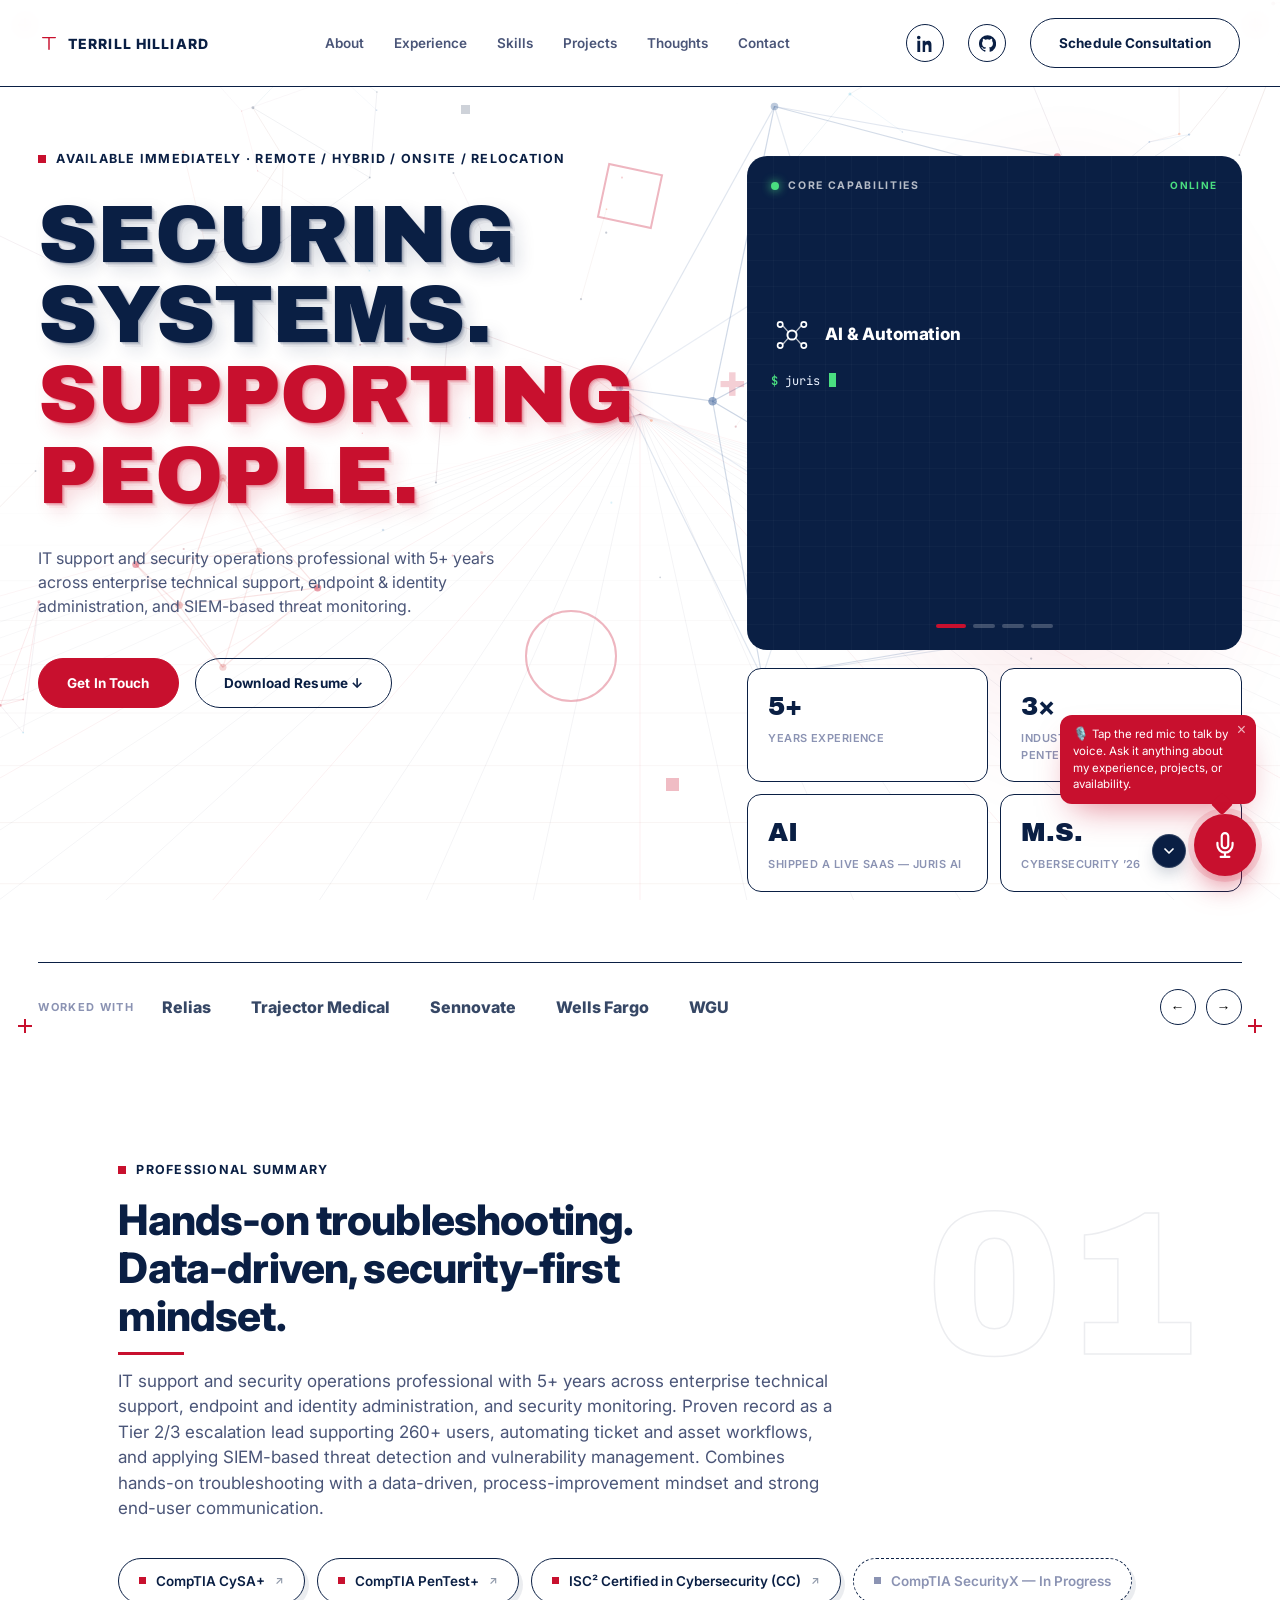
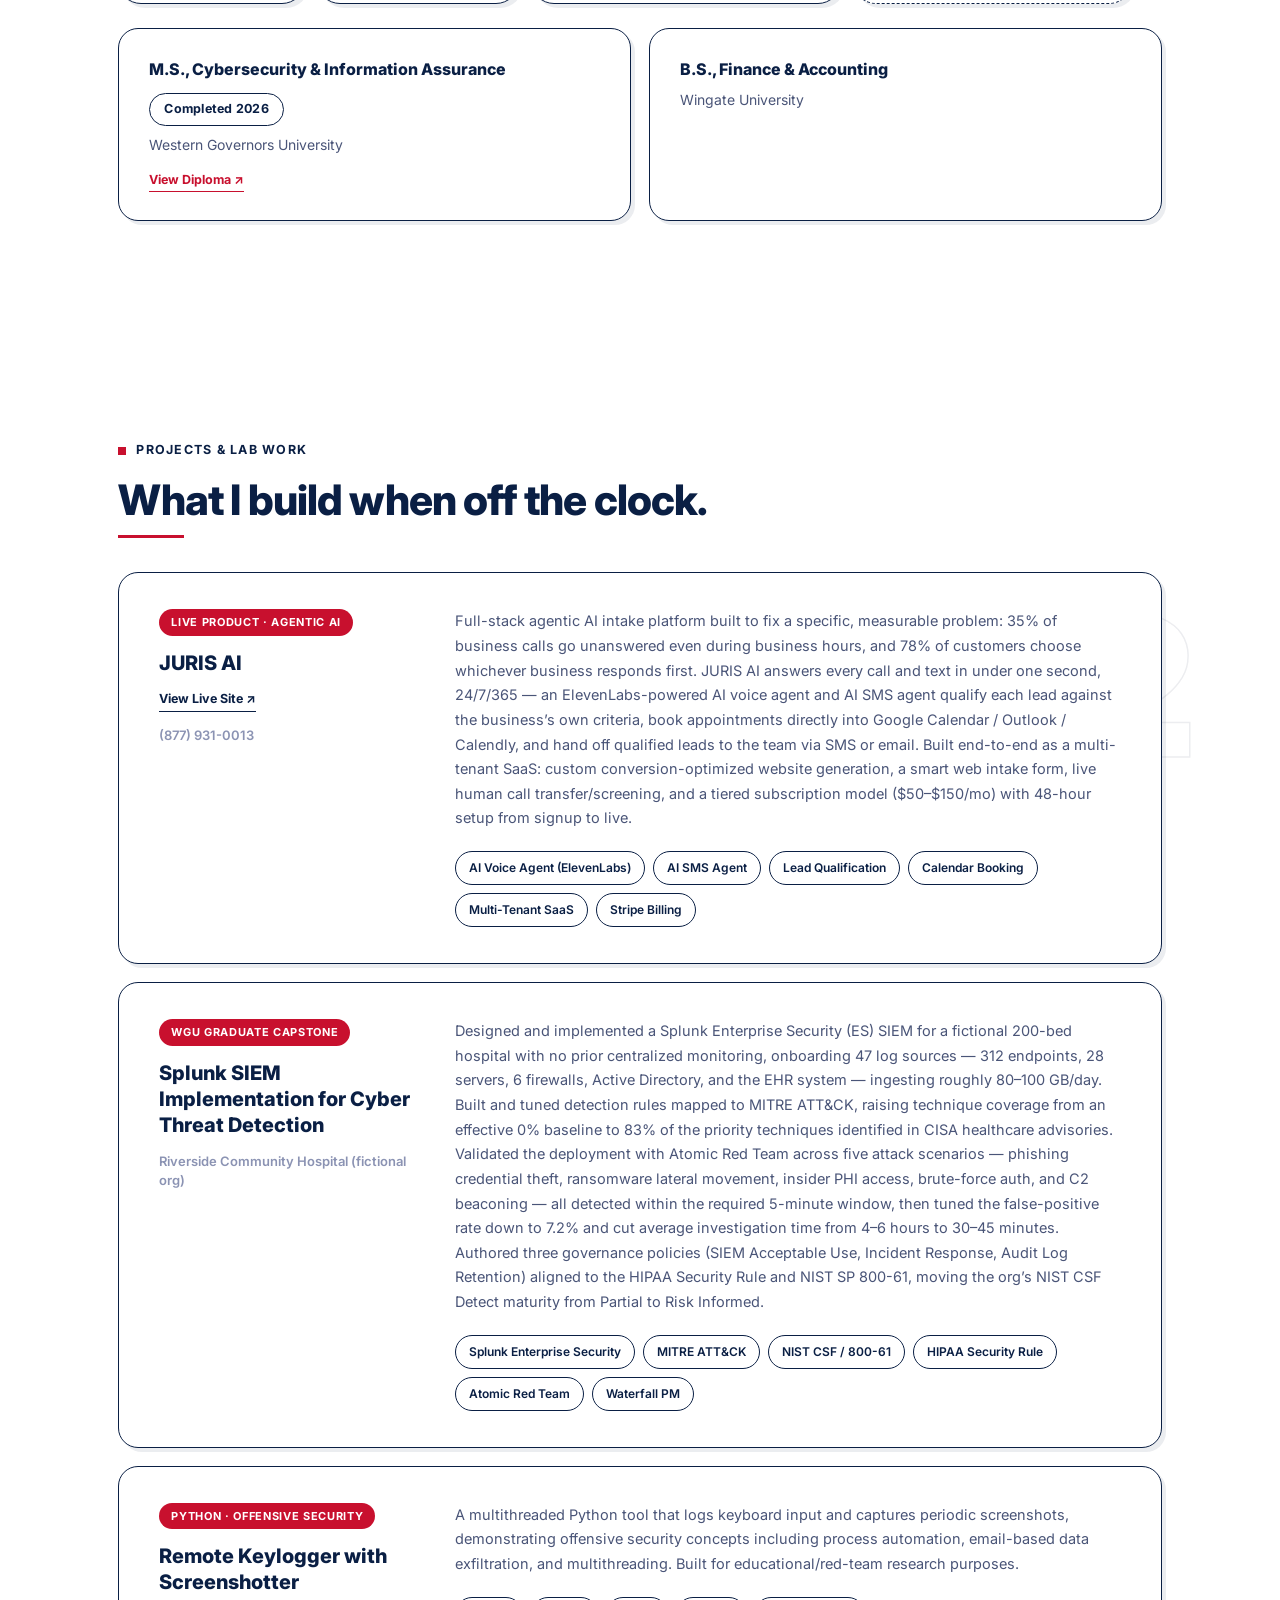
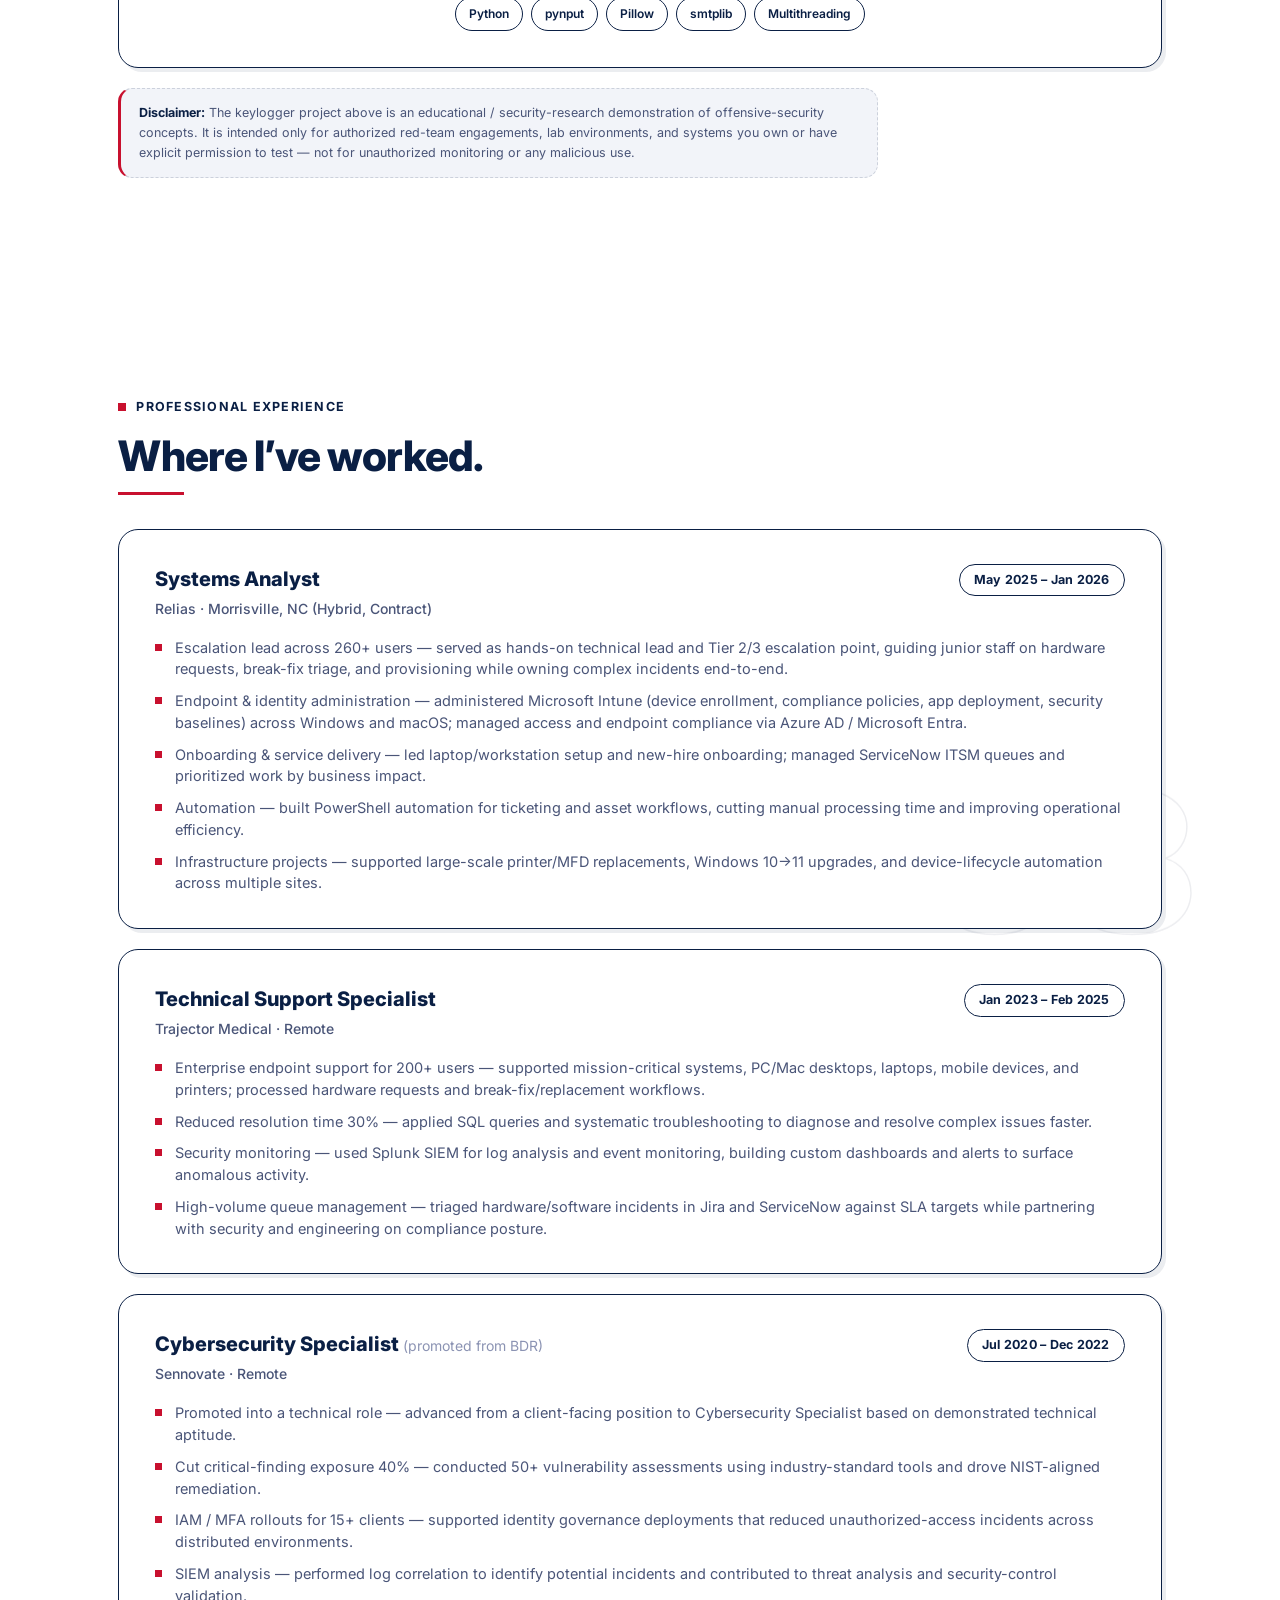
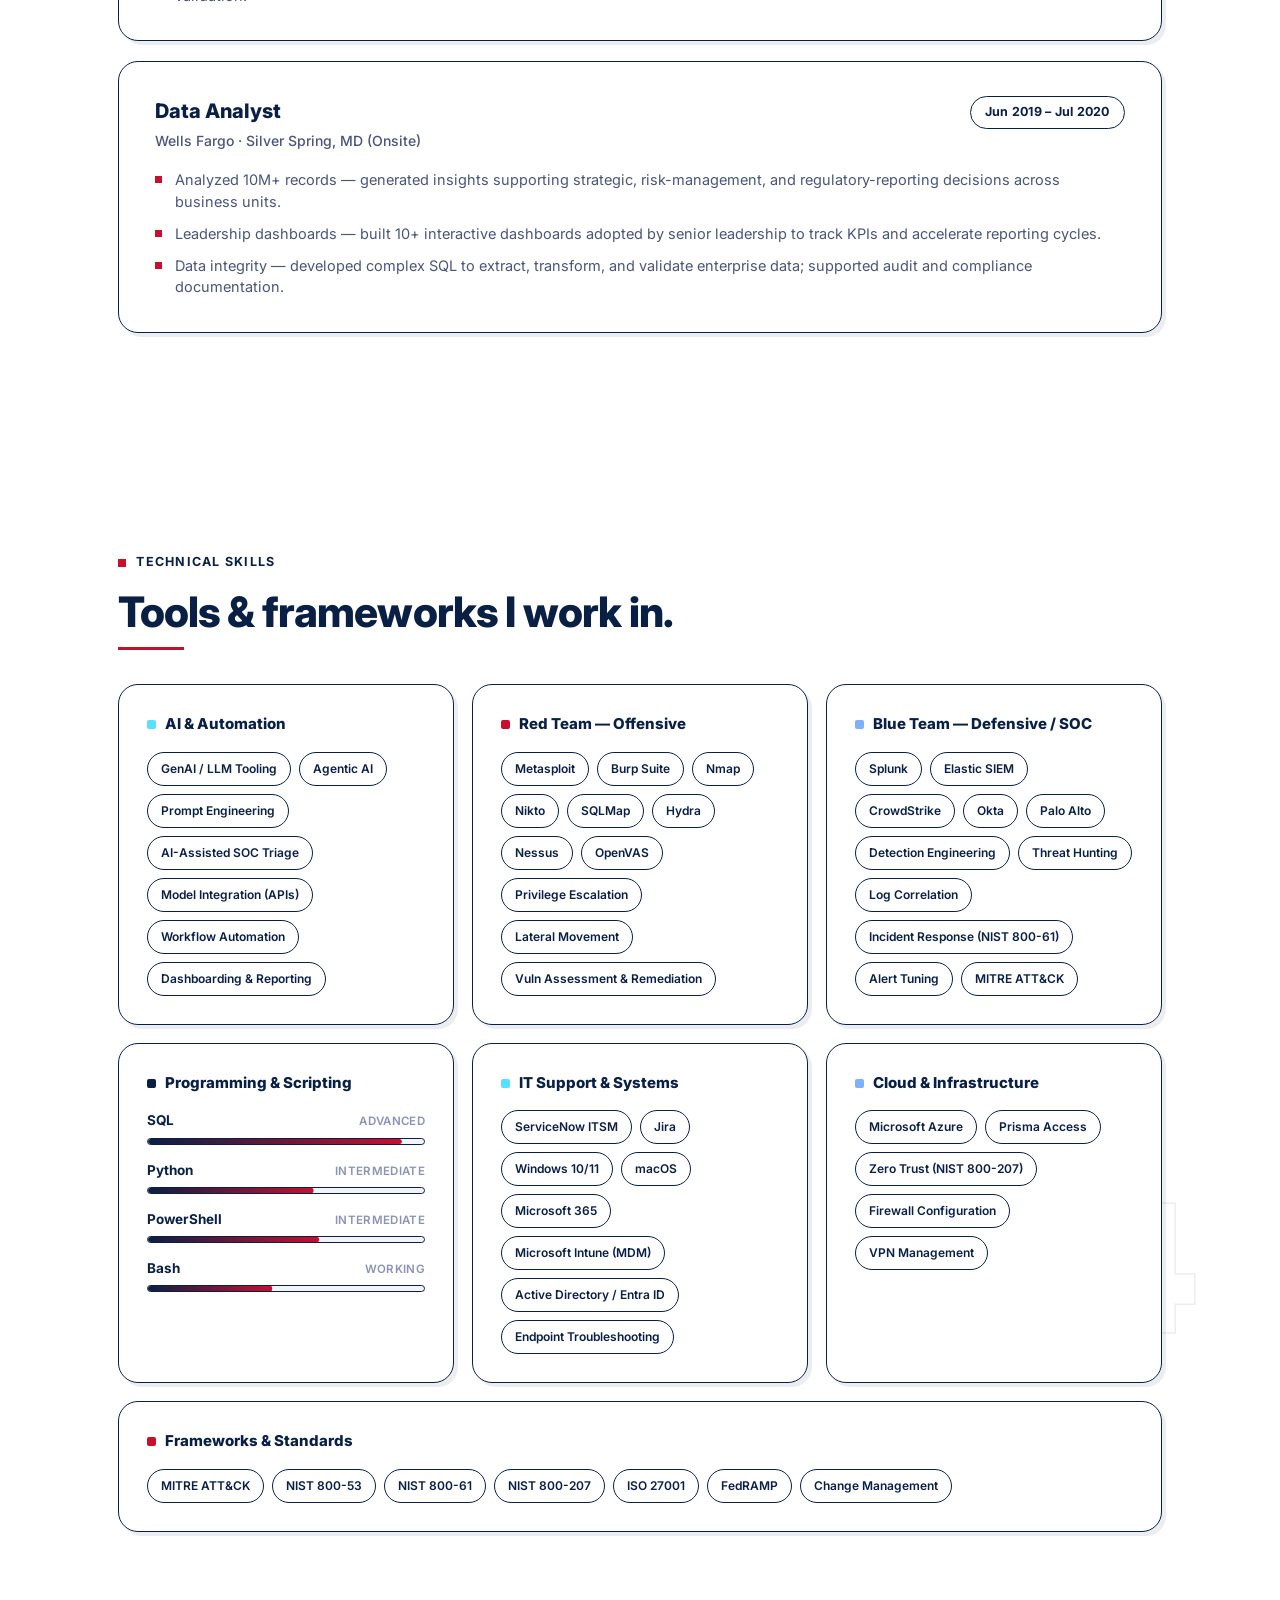
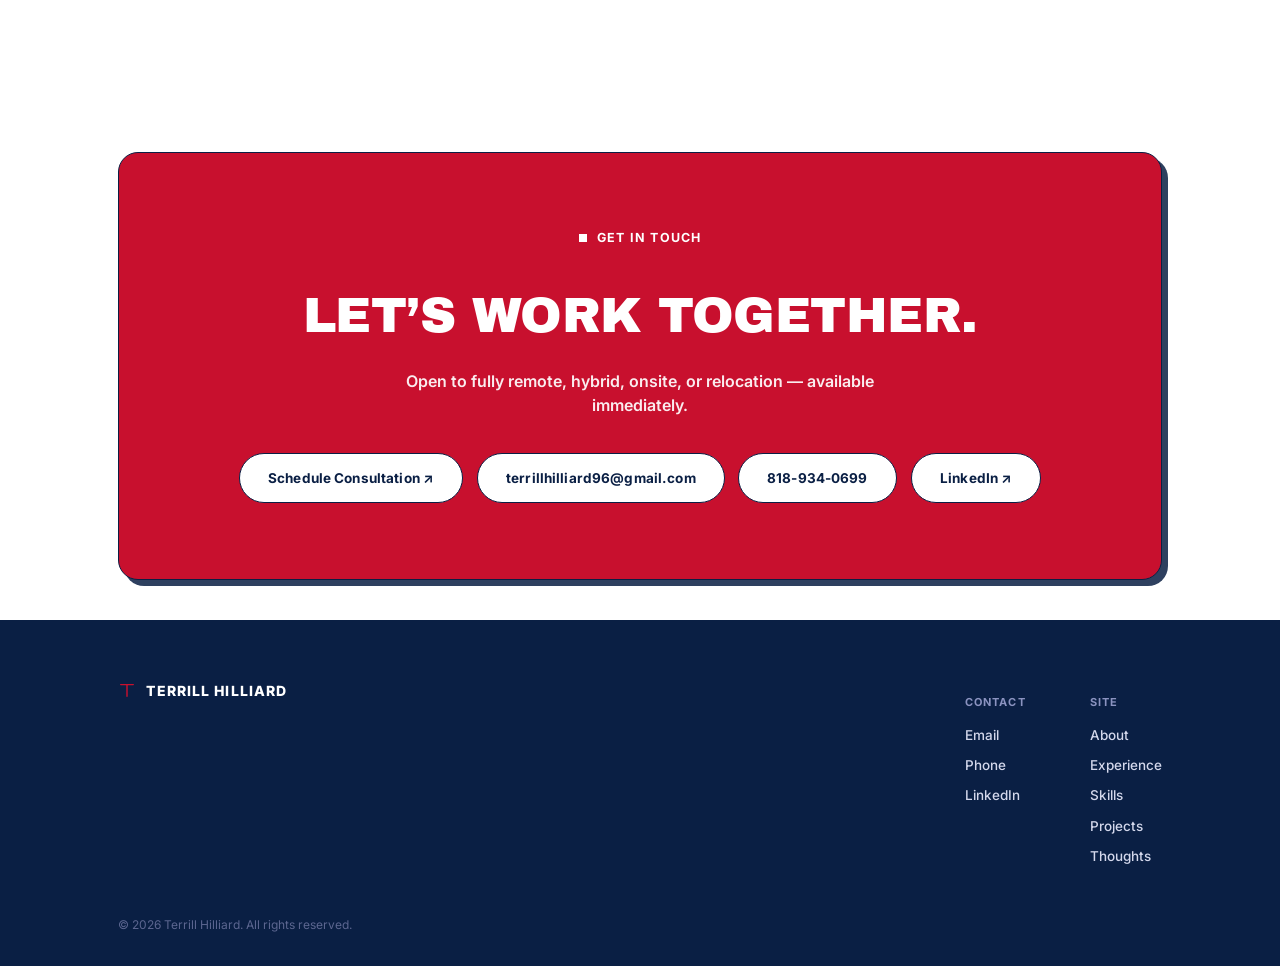
==== index.html @ 615bfc5c "Add GitHub icon next to LinkedIn in header nav Co-Authored-By: Claude Sonnet 5 <noreply@anthropic.co" ====
<!DOCTYPE html>
<html lang="en">
<head>
<meta charset="UTF-8">
<meta name="viewport" content="width=device-width, initial-scale=1.0">
<title>Terrill Hilliard — IT Support &amp; Security Operations</title>
<meta name="description" content="Terrill Hilliard — IT Support &amp; Security Operations professional. Endpoint &amp; IAM administration, SIEM threat detection, vulnerability management.">
<link rel="icon" type="image/svg+xml" href="favicon.svg">
<link rel="apple-touch-icon" href="favicon.svg">
<link href="https://fonts.googleapis.com/css2?family=Archivo+Black&family=Inter:wght@400;500;600;700;800&family=JetBrains+Mono:wght@400;600&display=swap" rel="stylesheet">
<link rel="stylesheet" href="styles.css?v=20260709b">
</head>
<body>

<canvas id="hero3d" aria-hidden="true"></canvas>

<!-- NAV -->
<header class="nav-wrap">
  <nav class="nav">
    <a href="#top" class="brand">
      <svg class="brand-mark" viewBox="0 0 100 100" aria-hidden="true"><path d="M15,20 H85 M50,20 V85" stroke-linecap="round"/></svg>
      <span>TERRILL HILLIARD</span>
    </a>
    <div class="nav-links">
      <a href="#about">About</a>
      <a href="#experience">Experience</a>
      <a href="#skills">Skills</a>
      <a href="#projects">Projects</a>
      <a href="blog.html">Thoughts</a>
      <a href="#contact">Contact</a>
    </div>
    <a class="nav-social" href="https://www.linkedin.com/in/terrill-hilliard-a989482b8/" target="_blank" rel="noopener" aria-label="LinkedIn"><svg viewBox="0 0 24 24" aria-hidden="true"><path d="M4.98 3.5C4.98 4.88 3.87 6 2.5 6S0 4.88 0 3.5 1.12 1 2.5 1 4.98 2.12 4.98 3.5zM.5 8h4V24h-4V8zM8 8h3.8v2.2h.05c.53-1 1.83-2.2 3.77-2.2 4.03 0 4.78 2.65 4.78 6.1V24h-4v-6.9c0-1.65-.03-3.77-2.3-3.77-2.3 0-2.65 1.8-2.65 3.65V24H8V8z"/></svg></a>
    <a class="nav-social" href="https://github.com/terrillhilliard" target="_blank" rel="noopener" aria-label="GitHub"><svg viewBox="0 0 24 24" aria-hidden="true"><path d="M12 .3a12 12 0 0 0-3.79 23.39c.6.11.82-.26.82-.58 0-.28-.01-1.03-.02-2.02-3.34.73-4.04-1.6-4.04-1.6-.55-1.38-1.34-1.75-1.34-1.75-1.09-.75.08-.73.08-.73 1.2.08 1.84 1.24 1.84 1.24 1.07 1.83 2.81 1.3 3.5.99.1-.78.42-1.3.76-1.6-2.66-.3-5.46-1.33-5.46-5.93 0-1.31.47-2.38 1.24-3.22-.12-.3-.54-1.52.12-3.18 0 0 1.01-.32 3.3 1.23a11.5 11.5 0 0 1 6.02 0c2.29-1.55 3.3-1.23 3.3-1.23.66 1.66.24 2.88.12 3.18.77.84 1.23 1.91 1.23 3.22 0 4.61-2.8 5.62-5.47 5.92.43.37.82 1.1.82 2.22 0 1.6-.02 2.89-.02 3.29 0 .32.22.7.83.58A12 12 0 0 0 12 .3Z"/></svg></a>
    <a class="pill-btn nav-cta" href="https://calendly.com/terrillhilliard/30min" target="_blank" rel="noopener">Schedule Consultation</a>
    <button class="nav-toggle" id="navToggle" aria-label="Toggle menu">
      <span></span><span></span><span></span>
    </button>
  </nav>
  <div class="nav-mobile" id="navMobile">
    <a href="#about">About</a>
    <a href="#experience">Experience</a>
    <a href="#skills">Skills</a>
    <a href="#projects">Projects</a>
    <a href="blog.html">Thoughts</a>
    <a href="#contact">Contact</a>
    <a href="https://www.linkedin.com/in/terrill-hilliard-a989482b8/" target="_blank" rel="noopener">LinkedIn &#8599;</a>
  </div>
</header>

<!-- HERO -->
<section class="hero tick-frame" id="top">
  <span class="tick tick-tl"></span>
  <span class="tick tick-tr"></span>
  <span class="tick tick-bl"></span>
  <span class="tick tick-br"></span>

  <div class="hero-shapes" aria-hidden="true">
    <span class="shape shape-sq" data-depth="0.55" style="top:16%; left:47%;"></span>
    <span class="shape shape-ring" data-depth="0.3" style="top:58%; left:41%;"></span>
    <span class="shape shape-plus" data-depth="0.8" style="top:34%; left:56%;"></span>
    <span class="shape shape-dot" data-depth="0.65" style="top:74%; left:52%;"></span>
    <span class="shape shape-dot alt" data-depth="0.4" style="top:10%; left:36%;"></span>
  </div>

  <div class="hero-grid">
    <div class="hero-copy" data-depth="0.1">
      <p class="eyebrow reveal"><span class="sq"></span>Available Immediately &middot; Remote / Hybrid / Onsite / Relocation</p>
      <h1 class="hero-title reveal">
        SECURING<br>SYSTEMS.<br><span class="accent-text">SUPPORTING</span><br><span class="accent-text">PEOPLE.</span>
      </h1>
      <p class="hero-sub reveal">
        IT support and security operations professional with 5+ years across enterprise technical
        support, endpoint &amp; identity administration, and SIEM-based threat monitoring.
      </p>
      <div class="hero-actions reveal">
        <a class="pill-btn primary" href="mailto:terrillhilliard96@gmail.com">Get In Touch</a>
        <a class="pill-btn ghost" href="assets/Terrill_Hilliard_Resume_2026.pdf" download>Download Resume &darr;</a>
      </div>
    </div>

    <div class="hero-visual reveal">
      <div class="visual-tile hud-tile" data-depth="0.28" aria-label="Core capability domains">
        <div class="hud-top">
          <span class="hud-dot"></span>
          <span class="hud-label">CORE&nbsp;CAPABILITIES</span>
          <span class="hud-status">ONLINE</span>
        </div>

        <div class="hud-rotator" id="hudRotator">
          <div class="hud-slide is-active">
            <div class="hud-slide-head">
              <svg class="hud-ico" viewBox="0 0 64 64" aria-hidden="true">
                <circle cx="32" cy="32" r="7" fill="none" stroke="#fff" stroke-width="3"/>
                <circle cx="14" cy="16" r="4" fill="none" stroke="#fff" stroke-width="2.5"/>
                <circle cx="50" cy="16" r="4" fill="none" stroke="#fff" stroke-width="2.5"/>
                <circle cx="14" cy="48" r="4" fill="none" stroke="#fff" stroke-width="2.5"/>
                <circle cx="50" cy="48" r="4" fill="none" stroke="#fff" stroke-width="2.5"/>
                <path d="M18 18 L27 28 M46 18 L37 28 M18 46 L27 36 M46 46 L37 36" stroke="#fff" stroke-width="2" opacity="0.7"/>
              </svg>
              <span class="hud-name">AI &amp; Automation</span>
            </div>
            <div class="hud-term" data-cap="0" aria-hidden="true"></div>
          </div>
          <div class="hud-slide">
            <div class="hud-slide-head">
              <svg class="hud-ico" viewBox="0 0 64 64" aria-hidden="true">
                <circle cx="32" cy="32" r="20" fill="none" stroke="#fff" stroke-width="3"/>
                <circle cx="32" cy="32" r="6" fill="none" stroke="#ff4d5e" stroke-width="3"/>
                <path d="M32 4 V16 M32 48 V60 M4 32 H16 M48 32 H60" stroke="#fff" stroke-width="2.5" stroke-linecap="round"/>
              </svg>
              <span class="hud-name">Red Team &mdash; Offensive</span>
            </div>
            <div class="hud-term" data-cap="1" aria-hidden="true"></div>
          </div>
          <div class="hud-slide">
            <div class="hud-slide-head">
              <svg class="hud-ico" viewBox="0 0 64 64" aria-hidden="true">
                <path d="M32 5 L54 14 V32 C54 46 44 55 32 59 C20 55 10 46 10 32 V14 Z" fill="none" stroke="#fff" stroke-width="3"/>
                <path d="M23 32 L30 39 L43 24" fill="none" stroke="#7fb0ff" stroke-width="3" stroke-linecap="round" stroke-linejoin="round"/>
              </svg>
              <span class="hud-name">Blue Team &mdash; Defensive</span>
            </div>
            <div class="hud-term" data-cap="2" aria-hidden="true"></div>
          </div>
          <div class="hud-slide">
            <div class="hud-slide-head">
              <svg class="hud-ico" viewBox="0 0 64 64" aria-hidden="true">
                <path d="M22 20 L10 32 L22 44 M42 20 L54 32 L42 44 M36 16 L28 48" fill="none" stroke="#fff" stroke-width="3" stroke-linecap="round" stroke-linejoin="round"/>
              </svg>
              <span class="hud-name">Programming</span>
            </div>
            <div class="hud-term" data-cap="3" aria-hidden="true"></div>
          </div>
        </div>

        <div class="hud-ticks">
          <button type="button" class="hud-tick is-active" aria-label="Show AI &amp; Automation"></button>
          <button type="button" class="hud-tick" aria-label="Show Red Team"></button>
          <button type="button" class="hud-tick" aria-label="Show Blue Team"></button>
          <button type="button" class="hud-tick" aria-label="Show Programming"></button>
        </div>
      </div>
      <div class="stat-cards" data-depth="0.42">
        <div class="stat-card">
          <span class="stat-num">5+</span>
          <span class="stat-label">Years Experience</span>
        </div>
        <div class="stat-card">
          <span class="stat-num">3&times;</span>
          <span class="stat-label">Industry Certs &middot; CySA+ / PenTest+ / CC</span>
        </div>
        <div class="stat-card">
          <span class="stat-num">AI</span>
          <span class="stat-label">Shipped a Live SaaS &mdash; JURIS AI</span>
        </div>
        <div class="stat-card">
          <span class="stat-num">M.S.</span>
          <span class="stat-label">Cybersecurity &rsquo;26</span>
        </div>
      </div>
    </div>
  </div>

  <div class="logo-strip reveal">
    <span class="logo-strip-label">Worked With</span>
    <div class="logo-track">
      <span>Relias</span>
      <span>Trajector Medical</span>
      <span>Sennovate</span>
      <span>Wells Fargo</span>
      <span>WGU</span>
    </div>
    <div class="logo-arrows">
      <button aria-label="Previous">&larr;</button>
      <button aria-label="Next">&rarr;</button>
    </div>
  </div>
</section>

<!-- ABOUT -->
<section class="section" id="about">
  <span class="ghost-num" data-parallax="-0.14" aria-hidden="true">01</span>
  <p class="section-eyebrow reveal"><span class="sq"></span>Professional Summary</p>
  <h2 class="section-title reveal">Hands-on troubleshooting.<br>Data-driven, security-first mindset.</h2>
  <p class="about-copy reveal">
    IT support and security operations professional with 5+ years across enterprise technical support,
    endpoint and identity administration, and security monitoring. Proven record as a Tier 2/3 escalation
    lead supporting 260+ users, automating ticket and asset workflows, and applying SIEM-based threat
    detection and vulnerability management. Combines hands-on troubleshooting with a data-driven,
    process-improvement mindset and strong end-user communication.
  </p>

  <div class="cert-row reveal">
    <a class="glass cert-chip" href="https://www.credly.com/badges/c705c28e-d87d-4794-bb55-e83a0def257a/linked_in_profile" target="_blank" rel="noopener"><span class="dot"></span>CompTIA CySA+ <span class="ext">&#8599;</span></a>
    <a class="glass cert-chip" href="https://www.credly.com/badges/8217f4a2-1c30-44bb-8fb2-3d3b03f80bd9/public_url" target="_blank" rel="noopener"><span class="dot"></span>CompTIA PenTest+ <span class="ext">&#8599;</span></a>
    <a class="glass cert-chip" href="https://www.credly.com/badges/662073cc-87b8-401f-bff8-4bfe53b94d8b/linked_in_profile" target="_blank" rel="noopener"><span class="dot"></span>ISC&sup2; Certified in Cybersecurity (CC) <span class="ext">&#8599;</span></a>
    <div class="glass cert-chip muted"><span class="dot"></span>CompTIA SecurityX &mdash; In Progress</div>
  </div>

  <div class="edu-grid">
    <div class="glass edu-card reveal">
      <div class="edu-top">
        <h3>M.S., Cybersecurity &amp; Information Assurance</h3>
        <span class="tl-date">Completed 2026</span>
      </div>
      <p>Western Governors University</p>
      <a class="edu-link" href="assets/Terrill_Hilliard_Diploma.pdf" target="_blank" rel="noopener">View Diploma &#8599;</a>
    </div>
    <div class="glass edu-card reveal">
      <div class="edu-top">
        <h3>B.S., Finance &amp; Accounting</h3>
      </div>
      <p>Wingate University</p>
    </div>
  </div>
</section>

<!-- PROJECTS -->
<section class="section" id="projects">
  <span class="ghost-num" data-parallax="-0.14" aria-hidden="true">02</span>
  <p class="section-eyebrow reveal"><span class="sq"></span>Projects &amp; Lab Work</p>
  <h2 class="section-title reveal">What I build when off the clock.</h2>

  <div class="project-grid">

    <a class="glass project-card reveal" href="https://jurisai.dev/" target="_blank" rel="noopener">
      <div class="project-card-head">
        <span class="project-tag">Live Product &middot; Agentic AI</span>
        <h3>JURIS AI</h3>
        <span class="project-live-link">View Live Site &#8599;</span>
        <span class="project-card-meta">(877) 931-0013</span>
      </div>
      <div class="project-card-body">
        <p>Full-stack agentic AI intake platform built to fix a specific, measurable problem: 35% of business
          calls go unanswered even during business hours, and 78% of customers choose whichever business
          responds first. JURIS AI answers every call and text in under one second, 24/7/365 &mdash; an
          ElevenLabs-powered AI voice agent and AI SMS agent qualify each lead against the business&rsquo;s
          own criteria, book appointments directly into Google Calendar / Outlook / Calendly, and hand off
          qualified leads to the team via SMS or email. Built end-to-end as a multi-tenant SaaS: custom
          conversion-optimized website generation, a smart web intake form, live human call transfer/screening,
          and a tiered subscription model ($50&ndash;$150/mo) with 48-hour setup from signup to live.</p>
        <div class="tags">
          <span>AI Voice Agent (ElevenLabs)</span><span>AI SMS Agent</span><span>Lead Qualification</span>
          <span>Calendar Booking</span><span>Multi-Tenant SaaS</span><span>Stripe Billing</span>
        </div>
      </div>
    </a>

    <div class="glass project-card reveal">
      <div class="project-card-head">
        <span class="project-tag">WGU Graduate Capstone</span>
        <h3>Splunk SIEM Implementation for Cyber Threat Detection</h3>
        <span class="project-card-meta">Riverside Community Hospital (fictional org)</span>
      </div>
      <div class="project-card-body">
        <p>Designed and implemented a Splunk Enterprise Security (ES) SIEM for a fictional 200-bed hospital
          with no prior centralized monitoring, onboarding 47 log sources &mdash; 312 endpoints, 28 servers,
          6 firewalls, Active Directory, and the EHR system &mdash; ingesting roughly 80&ndash;100 GB/day.
          Built and tuned detection rules mapped to MITRE ATT&amp;CK, raising technique coverage from an
          effective 0% baseline to 83% of the priority techniques identified in CISA healthcare advisories.
          Validated the deployment with Atomic Red Team across five attack scenarios &mdash; phishing
          credential theft, ransomware lateral movement, insider PHI access, brute-force auth, and C2
          beaconing &mdash; all detected within the required 5-minute window, then tuned the false-positive
          rate down to 7.2% and cut average investigation time from 4&ndash;6 hours to 30&ndash;45 minutes.
          Authored three governance policies (SIEM Acceptable Use, Incident Response, Audit Log Retention)
          aligned to the HIPAA Security Rule and NIST SP 800-61, moving the org&rsquo;s NIST CSF Detect
          maturity from Partial to Risk Informed.</p>
        <div class="tags">
          <span>Splunk Enterprise Security</span><span>MITRE ATT&amp;CK</span><span>NIST CSF / 800-61</span>
          <span>HIPAA Security Rule</span><span>Atomic Red Team</span><span>Waterfall PM</span>
        </div>
      </div>
    </div>

    <div class="glass project-card reveal">
      <div class="project-card-head">
        <span class="project-tag">Python &middot; Offensive Security</span>
        <h3>Remote Keylogger with Screenshotter</h3>
      </div>
      <div class="project-card-body">
        <p>A multithreaded Python tool that logs keyboard input and captures periodic screenshots,
          demonstrating offensive security concepts including process automation, email-based data
          exfiltration, and multithreading. Built for educational/red-team research purposes.</p>
        <div class="tags">
          <span>Python</span><span>pynput</span><span>Pillow</span><span>smtplib</span><span>Multithreading</span>
        </div>
      </div>
    </div>

  </div>

  <p class="project-disclaimer reveal">
    <strong>Disclaimer:</strong> The keylogger project above is an educational / security-research
    demonstration of offensive-security concepts. It is intended only for authorized red-team
    engagements, lab environments, and systems you own or have explicit permission to test &mdash;
    not for unauthorized monitoring or any malicious use.
  </p>
</section>

<!-- EXPERIENCE -->
<section class="section" id="experience">
  <span class="ghost-num" data-parallax="-0.14" aria-hidden="true">03</span>
  <p class="section-eyebrow reveal"><span class="sq"></span>Professional Experience</p>
  <h2 class="section-title reveal">Where I&rsquo;ve worked.</h2>

  <div class="timeline">

    <article class="glass timeline-card reveal">
      <div class="tl-head">
        <div>
          <h3>Systems Analyst</h3>
          <p class="tl-company">Relias &middot; Morrisville, NC (Hybrid, Contract)</p>
        </div>
        <span class="tl-date">May 2025 &ndash; Jan 2026</span>
      </div>
      <ul>
        <li>Escalation lead across 260+ users &mdash; served as hands-on technical lead and Tier 2/3 escalation point, guiding junior staff on hardware requests, break-fix triage, and provisioning while owning complex incidents end-to-end.</li>
        <li>Endpoint &amp; identity administration &mdash; administered Microsoft Intune (device enrollment, compliance policies, app deployment, security baselines) across Windows and macOS; managed access and endpoint compliance via Azure AD / Microsoft Entra.</li>
        <li>Onboarding &amp; service delivery &mdash; led laptop/workstation setup and new-hire onboarding; managed ServiceNow ITSM queues and prioritized work by business impact.</li>
        <li>Automation &mdash; built PowerShell automation for ticketing and asset workflows, cutting manual processing time and improving operational efficiency.</li>
        <li>Infrastructure projects &mdash; supported large-scale printer/MFD replacements, Windows 10&rarr;11 upgrades, and device-lifecycle automation across multiple sites.</li>
      </ul>
    </article>

    <article class="glass timeline-card reveal">
      <div class="tl-head">
        <div>
          <h3>Technical Support Specialist</h3>
          <p class="tl-company">Trajector Medical &middot; Remote</p>
        </div>
        <span class="tl-date">Jan 2023 &ndash; Feb 2025</span>
      </div>
      <ul>
        <li>Enterprise endpoint support for 200+ users &mdash; supported mission-critical systems, PC/Mac desktops, laptops, mobile devices, and printers; processed hardware requests and break-fix/replacement workflows.</li>
        <li>Reduced resolution time 30% &mdash; applied SQL queries and systematic troubleshooting to diagnose and resolve complex issues faster.</li>
        <li>Security monitoring &mdash; used Splunk SIEM for log analysis and event monitoring, building custom dashboards and alerts to surface anomalous activity.</li>
        <li>High-volume queue management &mdash; triaged hardware/software incidents in Jira and ServiceNow against SLA targets while partnering with security and engineering on compliance posture.</li>
      </ul>
    </article>

    <article class="glass timeline-card reveal">
      <div class="tl-head">
        <div>
          <h3>Cybersecurity Specialist <span class="tl-note">(promoted from BDR)</span></h3>
          <p class="tl-company">Sennovate &middot; Remote</p>
        </div>
        <span class="tl-date">Jul 2020 &ndash; Dec 2022</span>
      </div>
      <ul>
        <li>Promoted into a technical role &mdash; advanced from a client-facing position to Cybersecurity Specialist based on demonstrated technical aptitude.</li>
        <li>Cut critical-finding exposure 40% &mdash; conducted 50+ vulnerability assessments using industry-standard tools and drove NIST-aligned remediation.</li>
        <li>IAM / MFA rollouts for 15+ clients &mdash; supported identity governance deployments that reduced unauthorized-access incidents across distributed environments.</li>
        <li>SIEM analysis &mdash; performed log correlation to identify potential incidents and contributed to threat analysis and security-control validation.</li>
      </ul>
    </article>

    <article class="glass timeline-card reveal">
      <div class="tl-head">
        <div>
          <h3>Data Analyst</h3>
          <p class="tl-company">Wells Fargo &middot; Silver Spring, MD (Onsite)</p>
        </div>
        <span class="tl-date">Jun 2019 &ndash; Jul 2020</span>
      </div>
      <ul>
        <li>Analyzed 10M+ records &mdash; generated insights supporting strategic, risk-management, and regulatory-reporting decisions across business units.</li>
        <li>Leadership dashboards &mdash; built 10+ interactive dashboards adopted by senior leadership to track KPIs and accelerate reporting cycles.</li>
        <li>Data integrity &mdash; developed complex SQL to extract, transform, and validate enterprise data; supported audit and compliance documentation.</li>
      </ul>
    </article>

  </div>
</section>

<!-- SKILLS -->
<section class="section" id="skills">
  <span class="ghost-num" data-parallax="-0.14" aria-hidden="true">04</span>
  <p class="section-eyebrow reveal"><span class="sq"></span>Technical Skills</p>
  <h2 class="section-title reveal">Tools &amp; frameworks I work in.</h2>

  <div class="skills-grid">
    <div class="glass skill-card reveal">
      <h3><span class="skill-icon" style="--sk:#59e0ff;"></span>AI &amp; Automation</h3>
      <div class="tags">
        <span>GenAI / LLM Tooling</span><span>Agentic AI</span><span>Prompt Engineering</span>
        <span>AI-Assisted SOC Triage</span><span>Model Integration (APIs)</span>
        <span>Workflow Automation</span><span>Dashboarding &amp; Reporting</span>
      </div>
    </div>
    <div class="glass skill-card reveal">
      <h3><span class="skill-icon" style="--sk:#c8102e;"></span>Red Team &mdash; Offensive</h3>
      <div class="tags">
        <span>Metasploit</span><span>Burp Suite</span><span>Nmap</span><span>Nikto</span>
        <span>SQLMap</span><span>Hydra</span><span>Nessus</span><span>OpenVAS</span>
        <span>Privilege Escalation</span><span>Lateral Movement</span><span>Vuln Assessment &amp; Remediation</span>
      </div>
    </div>
    <div class="glass skill-card reveal">
      <h3><span class="skill-icon" style="--sk:#7fb0ff;"></span>Blue Team &mdash; Defensive / SOC</h3>
      <div class="tags">
        <span>Splunk</span><span>Elastic SIEM</span><span>CrowdStrike</span><span>Okta</span><span>Palo Alto</span>
        <span>Detection Engineering</span><span>Threat Hunting</span><span>Log Correlation</span>
        <span>Incident Response (NIST 800-61)</span><span>Alert Tuning</span><span>MITRE ATT&amp;CK</span>
      </div>
    </div>
    <div class="glass skill-card reveal">
      <h3><span class="skill-icon" style="--sk:#0a1f44;"></span>Programming &amp; Scripting</h3>
      <div class="prof">
        <div class="prof-row">
          <div class="prof-head"><span>SQL</span><span class="prof-level">Advanced</span></div>
          <div class="prof-track"><span class="prof-fill" style="--lvl:0.92;"></span></div>
        </div>
        <div class="prof-row">
          <div class="prof-head"><span>Python</span><span class="prof-level">Intermediate</span></div>
          <div class="prof-track"><span class="prof-fill" style="--lvl:0.6;"></span></div>
        </div>
        <div class="prof-row">
          <div class="prof-head"><span>PowerShell</span><span class="prof-level">Intermediate</span></div>
          <div class="prof-track"><span class="prof-fill" style="--lvl:0.62;"></span></div>
        </div>
        <div class="prof-row">
          <div class="prof-head"><span>Bash</span><span class="prof-level">Working</span></div>
          <div class="prof-track"><span class="prof-fill" style="--lvl:0.45;"></span></div>
        </div>
      </div>
    </div>
    <div class="glass skill-card reveal">
      <h3><span class="skill-icon" style="--sk:#59e0ff;"></span>IT Support &amp; Systems</h3>
      <div class="tags">
        <span>ServiceNow ITSM</span><span>Jira</span><span>Windows 10/11</span><span>macOS</span>
        <span>Microsoft 365</span><span>Microsoft Intune (MDM)</span><span>Active Directory / Entra ID</span>
        <span>Endpoint Troubleshooting</span>
      </div>
    </div>
    <div class="glass skill-card reveal">
      <h3><span class="skill-icon" style="--sk:#7fb0ff;"></span>Cloud &amp; Infrastructure</h3>
      <div class="tags">
        <span>Microsoft Azure</span><span>Prisma Access</span><span>Zero Trust (NIST 800-207)</span>
        <span>Firewall Configuration</span><span>VPN Management</span>
      </div>
    </div>
    <div class="glass skill-card wide reveal">
      <h3><span class="skill-icon" style="--sk:#c8102e;"></span>Frameworks &amp; Standards</h3>
      <div class="tags">
        <span>MITRE ATT&amp;CK</span><span>NIST 800-53</span><span>NIST 800-61</span><span>NIST 800-207</span>
        <span>ISO 27001</span><span>FedRAMP</span><span>Change Management</span>
      </div>
    </div>
  </div>
</section>

<!-- CONTACT -->
<section class="section contact-section" id="contact">
  <div class="glass contact-panel reveal">
    <p class="section-eyebrow"><span class="sq"></span>Get In Touch</p>
    <h2 class="contact-title">Let&rsquo;s work together.</h2>
    <p class="contact-copy">Open to fully remote, hybrid, onsite, or relocation &mdash; available immediately.</p>
    <div class="contact-links">
      <a class="pill-btn primary" href="https://calendly.com/terrillhilliard/30min" target="_blank" rel="noopener">Schedule Consultation &#8599;</a>
      <a class="pill-btn ghost" href="mailto:terrillhilliard96@gmail.com">terrillhilliard96@gmail.com</a>
      <a class="pill-btn ghost" href="tel:8189340699">818-934-0699</a>
      <a class="pill-btn ghost" href="https://www.linkedin.com/in/terrill-hilliard-a989482b8/" target="_blank" rel="noopener">LinkedIn &#8599;</a>
    </div>
  </div>
</section>

<footer class="footer">
  <div class="footer-inner">
    <a href="#top" class="brand">
      <svg class="brand-mark" viewBox="0 0 100 100" aria-hidden="true"><path d="M15,20 H85 M50,20 V85" stroke-linecap="round"/></svg>
      <span>TERRILL HILLIARD</span>
    </a>
    <div class="footer-cols">
      <div>
        <h4>Contact</h4>
        <a href="mailto:terrillhilliard96@gmail.com">Email</a>
        <a href="tel:8189340699">Phone</a>
        <a href="https://www.linkedin.com/in/terrill-hilliard-a989482b8/" target="_blank" rel="noopener">LinkedIn</a>
      </div>
      <div>
        <h4>Site</h4>
        <a href="#about">About</a>
        <a href="#experience">Experience</a>
        <a href="#skills">Skills</a>
        <a href="#projects">Projects</a>
        <a href="blog.html">Thoughts</a>
      </div>
    </div>
  </div>
  <p class="footer-copy">&copy; 2026 Terrill Hilliard. All rights reserved.</p>
</footer>

<script src="fx.js?v=20260709b"></script>
<script src="script.js?v=20260709b"></script>
<script src="voice-agent.js?v=20260709b"></script>
</body>
</html>
---- styles.css ----
/* ---------- Base ---------- */
:root{
  --bg: #ffffff;
  --bg-alt: #f2f4f9;
  --ink: #0a1f44;
  --ink-dim: #4a5578;
  --ink-faint: #8b93b3;
  --line: rgba(10,31,68,0.16);
  --accent: #c8102e;
  --accent-ink: #ffffff;
  --radius-lg: 20px;
  --radius-md: 14px;
  --radius-sm: 999px;
}

*{ box-sizing: border-box; }
html{ scroll-behavior: smooth; }

body{
  margin:0;
  background: var(--bg);
  color: var(--ink);
  font-family: "Inter", -apple-system, BlinkMacSystemFont, "Segoe UI", Roboto, Helvetica, Arial, sans-serif;
  line-height: 1.5;
  overflow-x: hidden;
}

a{ color: inherit; text-decoration: none; }
ul{ margin:0; padding:0; list-style:none; }

h1,h2,h3,p{ margin:0; }

/* ---------- AI voice agent: red mic button + callout ---------- */
.ai-mic-fab{
  position: fixed;
  right: 24px;
  bottom: 24px;
  z-index: 220;
  width: 62px; height: 62px;
  border-radius: 50%;
  border: none;
  cursor: pointer;
  background: var(--accent);
  display: flex;
  align-items: center;
  justify-content: center;
  box-shadow: 0 14px 30px -8px rgba(200,16,46,0.65), 0 0 0 6px rgba(200,16,46,0.12);
  transition: transform 0.2s ease, box-shadow 0.2s ease, background 0.2s ease;
}
.ai-mic-fab:hover{
  transform: translateY(-3px) scale(1.05);
  box-shadow: 0 20px 38px -10px rgba(200,16,46,0.75), 0 0 0 8px rgba(200,16,46,0.16);
}
.ai-mic-fab:active{ transform: translateY(0) scale(0.98); }
.ai-mic-fab:focus-visible{ outline: 3px solid var(--ink); outline-offset: 3px; }
.ai-mic-glyph{ position: relative; z-index: 1; display: flex; }
.ai-mic-ico{ width: 26px; height: 26px; }
.ai-mic-ring{
  position: absolute;
  inset: 0;
  border-radius: 50%;
  border: 2px solid var(--accent);
  opacity: 0;
  pointer-events: none;
}
.ai-mic-fab.is-active{ background: #a20d24; }
.ai-mic-fab.is-active .ai-mic-ring{ animation: aiMicPulse 1.5s ease-out infinite; }
@keyframes aiMicPulse{
  0%   { transform: scale(1);   opacity: 0.7; }
  100% { transform: scale(1.9); opacity: 0; }
}
.ai-mic-fab.is-connecting .ai-mic-glyph{ animation: aiMicBlink 1s ease-in-out infinite; }
@keyframes aiMicBlink{ 0%,100%{ opacity: 1; } 50%{ opacity: 0.4; } }

.ai-mic-status{
  position: fixed;
  right: 98px;
  bottom: 40px;
  z-index: 220;
  background: var(--ink);
  color: #fff;
  font-size: 12.5px;
  font-weight: 600;
  letter-spacing: 0.02em;
  padding: 8px 14px;
  border-radius: 999px;
  white-space: nowrap;
  opacity: 0;
  transform: translateX(8px);
  transition: opacity 0.25s ease, transform 0.25s ease;
  pointer-events: none;
}
.ai-mic-status.show{ opacity: 1; transform: translateX(0); }

.ai-callout{
  position: fixed;
  right: 24px;
  bottom: 96px;
  z-index: 215;
  width: min(196px, calc(100vw - 40px));
  background: var(--accent);
  color: #fff;
  border-radius: 12px;
  padding: 10px 24px 11px 13px;
  box-shadow: 0 16px 34px -14px rgba(200,16,46,0.55);
  opacity: 0;
  transform: translateY(14px) scale(0.96);
  transform-origin: bottom right;
  transition: opacity 0.25s ease, transform 0.25s cubic-bezier(0.22,1,0.36,1);
  pointer-events: none;
}
.ai-callout.ai-callout-show{
  opacity: 1;
  transform: translateY(0) scale(1);
  pointer-events: auto;
}
/* chevron toggle — sits to the left of the mic FAB */
.ai-panel-toggle{
  position: fixed;
  right: 94px;
  bottom: 32px;
  z-index: 221;
  width: 34px; height: 34px;
  border-radius: 50%;
  border: 1.5px solid rgba(255,255,255,0.16);
  background: var(--ink);
  color: #fff;
  cursor: pointer;
  display: flex;
  align-items: center;
  justify-content: center;
  box-shadow: 0 8px 20px -8px rgba(10,31,68,0.6);
  transition: transform 0.2s ease, background 0.2s ease;
}
.ai-panel-toggle svg{ width: 16px; height: 16px; transition: transform 0.25s ease; }
.ai-panel-toggle:hover{ transform: translateY(-2px); }
.ai-panel-toggle.is-open svg{ transform: rotate(180deg); }
.ai-panel-toggle:focus-visible{ outline: 2px solid var(--accent); outline-offset: 3px; }
.ai-callout.ai-callout-hide{
  opacity: 0;
  transform: translateY(18px) scale(0.96);
  pointer-events: none;
}
.ai-callout::after{
  content: "";
  position: absolute;
  right: 26px;
  bottom: -8px;
  width: 16px; height: 16px;
  background: var(--accent);
  transform: rotate(45deg);
  border-radius: 3px;
}
.ai-callout-x{
  position: absolute;
  top: 3px; right: 6px;
  background: none;
  border: none;
  color: rgba(255,255,255,0.7);
  font-size: 16px;
  line-height: 1;
  cursor: pointer;
  padding: 4px;
}
.ai-callout-x:hover{ color: #fff; }
.ai-callout-wave{ font-size: 12.5px; }
.ai-callout-body{
  margin: 0;
  font-size: 11.5px;
  line-height: 1.45;
  color: #fff;
}
.ai-callout-body strong{ color: #fff; font-weight: 700; }
.ai-callout-credit{
  margin-top: 12px;
  padding-top: 11px;
  border-top: 1px solid rgba(255,255,255,0.22);
  font-size: 11.5px;
  line-height: 1.45;
  color: rgba(255,255,255,0.82);
}
.ai-callout-credit strong{ color: #fff; font-weight: 800; }
@media (prefers-reduced-motion: reduce){
  .ai-callout{ transition: none; }
  .ai-panel-toggle svg{ transition: none; }
  .ai-mic-fab.is-active .ai-mic-ring,
  .ai-mic-fab.is-connecting .ai-mic-glyph{ animation: none; }
}
@media (max-width: 560px){
  .ai-mic-fab{ right: 16px; bottom: 16px; }
  .ai-mic-status{ right: 86px; bottom: 32px; }
  .ai-callout{ bottom: 92px; right: 16px; }
  .ai-panel-toggle{ right: 84px; bottom: 24px; }
}

/* ---------- 3D background canvas ---------- */
#hero3d{
  position: fixed;
  inset: 0;
  z-index: 0;
  pointer-events: none;
}

.display{ font-family: "Archivo Black", "Inter", sans-serif; }

/* ---------- Corner ticks ---------- */
.tick-frame{ position: relative; }
.tick{
  position: absolute;
  width: 14px; height: 14px;
  pointer-events: none;
}
.tick::before, .tick::after{
  content: "";
  position: absolute;
  background: var(--accent);
}
.tick::before{ width: 100%; height: 2px; top: 6px; left: 0; }
.tick::after{ width: 2px; height: 100%; left: 6px; top: 0; }
.tick-tl{ top: 18px; left: 18px; }
.tick-tr{ top: 18px; right: 18px; }
.tick-bl{ bottom: 18px; left: 18px; }
.tick-br{ bottom: 18px; right: 18px; }

.sq{
  display: inline-block;
  width: 8px; height: 8px;
  background: var(--accent);
  margin-right: 10px;
  vertical-align: middle;
}

/* ---------- Cards ---------- */
.glass{
  background: #fff;
  border: 1.5px solid var(--ink);
  border-radius: var(--radius-lg);
  box-shadow: 4px 4px 0 rgba(10,31,68,0.08);
}

/* ---------- Nav ---------- */
.nav-wrap{
  position: fixed;
  top: 0;
  left: 0; right: 0;
  z-index: 100;
  display: flex;
  flex-direction: column;
  align-items: center;
  background: rgba(255,255,255,0.88);
  backdrop-filter: blur(10px);
  -webkit-backdrop-filter: blur(10px);
  border-bottom: 1.5px solid var(--ink);
}
.nav{
  width: min(1200px, 94vw);
  display: flex;
  align-items: center;
  gap: 24px;
  padding: 18px 0;
}
.brand{
  display: flex;
  align-items: center;
  gap: 10px;
  font-size: 14px;
  font-weight: 800;
  letter-spacing: 0.08em;
  white-space: nowrap;
}
.brand-mark{
  width: 18px; height: 18px;
  fill: none;
  stroke: var(--accent);
  stroke-width: 8;
}
.nav-links{
  display: flex;
  gap: 30px;
  margin: 0 auto;
  font-size: 13.5px;
  font-weight: 600;
  color: var(--ink-dim);
}
.nav-links a:hover{ color: var(--ink); }
.nav-cta{ font-size: 12.5px; padding: 11px 22px; }

.nav-social{
  display: inline-flex;
  align-items: center;
  justify-content: center;
  width: 38px; height: 38px;
  border: 1.5px solid var(--ink);
  border-radius: 50%;
  color: var(--ink);
  transition: transform 0.2s ease, background 0.2s ease, color 0.2s ease, box-shadow 0.2s ease;
  flex-shrink: 0;
}
.nav-social svg{ width: 17px; height: 17px; fill: currentColor; }
.nav-social:hover{
  background: var(--accent);
  color: #fff;
  border-color: var(--accent);
  transform: translateY(-2px);
  box-shadow: 0 10px 22px -10px rgba(200,16,46,0.6);
}

.nav-toggle{
  display: none;
  flex-direction: column;
  gap: 4px;
  background: none;
  border: none;
  cursor: pointer;
  padding: 8px;
}
.nav-toggle span{
  width: 18px; height: 2px; background: var(--ink);
}
.nav-mobile{
  display: none;
  flex-direction: column;
  width: 100%;
  padding: 8px 3vw 20px;
  gap: 16px;
  font-size: 15px;
  font-weight: 600;
}
.nav-mobile.open{ display: flex; }

/* ---------- Buttons ---------- */
.pill-btn{
  display: inline-flex;
  align-items: center;
  gap: 6px;
  padding: 14px 28px;
  border-radius: var(--radius-sm);
  font-size: 13.5px;
  font-weight: 700;
  letter-spacing: 0.01em;
  border: 1.5px solid var(--ink);
  transition: transform 0.2s ease, background 0.2s ease;
  white-space: nowrap;
}
.pill-btn:hover{ transform: translateY(-2px); }
.pill-btn.primary{
  background: var(--accent);
  color: #fff;
  border-color: var(--accent);
}
.pill-btn.ghost{
  background: transparent;
  color: var(--ink);
}
.pill-btn.ghost:hover{ background: var(--ink); color: #fff; }

/* ---------- Hero ---------- */
.hero{
  position: relative;
  z-index: 1;
  padding: 150px 3vw 0;
  max-width: 1400px;
  margin: 0 auto;
}
.hero-grid{
  display: grid;
  grid-template-columns: 1.15fr 0.85fr;
  gap: 40px;
  align-items: start;
  padding-bottom: 70px;
}
.eyebrow{
  display: flex;
  align-items: center;
  font-size: 12.5px;
  letter-spacing: 0.1em;
  text-transform: uppercase;
  color: var(--ink);
  margin-bottom: 26px;
  font-weight: 700;
}
.hero-title{
  font-family: "Archivo Black", "Inter", sans-serif;
  font-size: clamp(46px, 6.4vw, 92px);
  font-weight: 400;
  letter-spacing: -0.01em;
  line-height: 0.98;
  text-transform: uppercase;
  text-shadow:
    1px 1px 0 rgba(10,31,68,0.14),
    2px 2px 0 rgba(10,31,68,0.11),
    3px 3px 0 rgba(10,31,68,0.08),
    5px 5px 0 rgba(10,31,68,0.05),
    8px 8px 18px rgba(10,31,68,0.14);
}
.accent-text{
  text-shadow:
    1px 1px 0 rgba(200,16,46,0.18),
    2px 2px 0 rgba(200,16,46,0.13),
    3px 3px 0 rgba(200,16,46,0.09),
    5px 5px 0 rgba(200,16,46,0.05),
    8px 8px 18px rgba(200,16,46,0.16);
}
.accent-text{ color: var(--accent); }
.hero-sub{
  margin-top: 30px;
  max-width: 460px;
  font-size: 16px;
  color: var(--ink-dim);
}
.hero-actions{
  display: flex;
  gap: 16px;
  margin-top: 40px;
  flex-wrap: wrap;
}

.hero-visual{
  display: flex;
  flex-direction: column;
  gap: 18px;
  padding-top: 6px;
  position: relative;
}
/* ambient red glow behind/around the navy HUD panel (base fill untouched) */
.hero-visual::before{
  content: "";
  position: absolute;
  inset: -10% -8% -14% -8%;
  z-index: -1;
  background: radial-gradient(58% 52% at 62% 42%,
    rgba(200,16,46,0.14), rgba(200,16,46,0.05) 46%, transparent 72%);
  filter: blur(26px);
  pointer-events: none;
}
.visual-tile{
  background: var(--ink);
  border-radius: var(--radius-lg);
  aspect-ratio: 1;
  display: flex;
  flex-direction: column;
  align-items: center;
  justify-content: center;
  gap: 18px;
  padding: 20px;
}
.visual-icon{ width: 58%; height: 58%; }
.visual-caption{
  font-size: 11px;
  letter-spacing: 0.14em;
  color: #fff;
  text-transform: uppercase;
  font-weight: 700;
}

/* ---------- Hero HUD tile (dynamic capability rotator) ---------- */
.hud-tile{
  justify-content: space-between;
  gap: 0;
  padding: 22px 24px;
  overflow: hidden;
  position: relative;
}
.hud-tile::before{
  content: "";
  position: absolute;
  inset: 0;
  background:
    linear-gradient(rgba(255,255,255,0.05) 1px, transparent 1px) 0 0 / 100% 26px,
    linear-gradient(90deg, rgba(255,255,255,0.05) 1px, transparent 1px) 0 0 / 26px 100%;
  opacity: 0.5;
  pointer-events: none;
}
.hud-top{
  display: flex;
  align-items: center;
  gap: 9px;
  width: 100%;
  position: relative;
  z-index: 1;
}
.hud-dot{
  width: 8px; height: 8px;
  border-radius: 50%;
  background: #4ade80;
  box-shadow: 0 0 10px #4ade80;
  animation: hudpulse 2s ease-in-out infinite;
}
@keyframes hudpulse{ 0%,100%{ opacity: 1; } 50%{ opacity: 0.4; } }
.hud-label{
  font-size: 10.5px;
  letter-spacing: 0.16em;
  color: rgba(255,255,255,0.7);
  font-weight: 700;
}
.hud-status{
  margin-left: auto;
  font-size: 10px;
  letter-spacing: 0.14em;
  color: #4ade80;
  font-weight: 700;
}
.hud-rotator{
  position: relative;
  flex: 1;
  width: 100%;
  min-height: 236px;
  z-index: 1;
}
.hud-slide{
  position: absolute;
  inset: 0;
  display: flex;
  flex-direction: column;
  justify-content: center;
  gap: 16px;
  opacity: 0;
  transform: translateY(14px) scale(0.97);
  transition: opacity 0.6s ease, transform 0.6s ease;
  pointer-events: none;
}
.hud-slide.is-active{
  opacity: 1;
  transform: translateY(0) scale(1);
}
.hud-slide-head{
  display: flex;
  align-items: center;
  gap: 12px;
}
.hud-ico{ width: 42px; height: 42px; flex-shrink: 0; }
.hud-name{
  font-size: 17px;
  font-weight: 800;
  color: #fff;
  letter-spacing: -0.01em;
}
/* ---- Live terminal inside each capability slide ---- */
.hud-term{
  font-family: "JetBrains Mono", ui-monospace, "SF Mono", Menlo, Consolas, monospace;
  font-size: 12px;
  line-height: 1.55;
  color: rgba(255,255,255,0.8);
  min-height: 132px;
  white-space: pre-wrap;
  word-break: break-word;
}
.hud-term .tl{ display: block; }
.hud-term .prompt{ color: #4ade80; font-weight: 600; }   /* terminal green */
.hud-term .cmd{ color: #eaf2ff; }
.hud-term .out{ color: rgba(255,255,255,0.62); }
.hud-term .ok{ color: #4ade80; }
.hud-term .warn{ color: #f5b301; }                        /* amber */
.hud-term .alert{ color: #ff6b7d; }                       /* on-brand red */
.hud-term .cursor{
  display: inline-block;
  width: 7px; height: 14px;
  margin-left: 2px;
  background: #4ade80;
  vertical-align: -2px;
  animation: hudCaret 1s steps(1) infinite;
}
@keyframes hudCaret{ 0%,50%{ opacity: 1; } 50.01%,100%{ opacity: 0; } }

/* Hover: green terminal-style glow + border pulse (no transform — the tile
   already carries a parallax transform from fx.js, so we glow via shadow). */
.hud-tile{ transition: box-shadow 0.3s ease, border-color 0.3s ease; }
.hero-visual:hover .hud-tile,
.hud-tile:hover{
  border-color: rgba(74,222,128,0.55);
  box-shadow: 0 0 0 1px rgba(74,222,128,0.35),
              0 18px 46px -20px rgba(74,222,128,0.45),
              inset 0 0 26px rgba(74,222,128,0.06);
}
.hud-ticks{
  display: flex;
  gap: 7px;
  justify-content: center;
  width: 100%;
  position: relative;
  z-index: 1;
}
.hud-tick{
  width: 22px; height: 4px;
  padding: 0;
  border: none;
  border-radius: 2px;
  background: rgba(255,255,255,0.22);
  cursor: pointer;
  transition: background 0.4s ease, width 0.4s ease;
}
.hud-tick:hover{ background: rgba(255,255,255,0.45); }
.hud-tick.is-active{
  background: var(--accent);
  width: 30px;
}
.hud-tick:focus-visible{ outline: 2px solid #4ade80; outline-offset: 3px; }

/* ---------- Skill card icons + proficiency bars ---------- */
.skill-icon{
  display: inline-block;
  width: 9px; height: 9px;
  border-radius: 2px;
  background: var(--sk, var(--accent));
  margin-right: 9px;
  vertical-align: middle;
}
.skill-card h3{ display: flex; align-items: center; }
.prof{ display: flex; flex-direction: column; gap: 15px; }
.prof-head{
  display: flex;
  justify-content: space-between;
  align-items: baseline;
  font-size: 13.5px;
  font-weight: 700;
  margin-bottom: 7px;
}
.prof-level{
  font-size: 11.5px;
  font-weight: 600;
  color: var(--ink-faint);
  letter-spacing: 0.03em;
  text-transform: uppercase;
}
.prof-track{
  height: 7px;
  background: var(--bg-alt);
  border: 1.5px solid var(--ink);
  border-radius: 999px;
  overflow: hidden;
}
.prof-fill{
  display: block;
  height: 100%;
  background: linear-gradient(90deg, var(--ink), var(--accent));
  border-radius: 999px;
  transform: scaleX(0);
  transform-origin: left;
  transition: transform 1.1s cubic-bezier(0.22,1,0.36,1) 0.2s;
}
.skill-card.in .prof-fill{ transform: scaleX(var(--lvl, 0.5)); }

.stat-cards{
  display: grid;
  grid-template-columns: repeat(2, 1fr);
  gap: 12px;
}
.stat-card{
  display: flex;
  flex-direction: column;
  gap: 4px;
  padding: 18px 20px;
  border: 1.5px solid var(--ink);
  border-radius: var(--radius-md);
  background: #fff;
}
.stat-num{
  font-family: "Archivo Black", sans-serif;
  font-size: 26px;
  color: var(--ink);
}
.stat-label{
  font-size: 11px;
  letter-spacing: 0.04em;
  text-transform: uppercase;
  color: var(--ink-faint);
  font-weight: 600;
}

/* Logo strip */
.logo-strip{
  display: flex;
  align-items: center;
  gap: 28px;
  padding: 26px 0;
  border-top: 1.5px solid var(--ink);
  flex-wrap: wrap;
}
.logo-strip-label{
  font-size: 11px;
  letter-spacing: 0.12em;
  text-transform: uppercase;
  font-weight: 700;
  color: var(--ink-faint);
  white-space: nowrap;
}
.logo-track{
  display: flex;
  gap: 40px;
  flex-wrap: wrap;
  margin-right: auto;
  font-weight: 800;
  font-size: 16px;
  color: var(--ink);
  opacity: 0.82;
}
.logo-arrows{ display: flex; gap: 10px; }
.logo-arrows button{
  width: 36px; height: 36px;
  border-radius: 50%;
  border: 1.5px solid var(--ink);
  background: #fff;
  cursor: pointer;
  font-size: 14px;
}
.logo-arrows button:hover{ background: var(--ink); color: #fff; }

/* ---------- Sections ---------- */
.section{
  position: relative;
  z-index: 1;
  max-width: 1120px;
  margin: 0 auto;
  padding: 110px 3vw;
}
.section-eyebrow{
  display: flex;
  align-items: center;
  font-size: 12.5px;
  letter-spacing: 0.1em;
  text-transform: uppercase;
  color: var(--ink);
  font-weight: 700;
  margin-bottom: 16px;
}
.section-title{
  font-size: clamp(28px, 4vw, 42px);
  font-weight: 800;
  letter-spacing: -0.02em;
  line-height: 1.15;
  max-width: 640px;
  position: relative;
}
.section-title::after{
  content: "";
  position: absolute;
  left: 0;
  bottom: -14px;
  width: 66px;
  height: 3px;
  background: var(--accent);
  transform: scaleX(0);
  transform-origin: left;
  transition: transform 0.7s cubic-bezier(0.22,1,0.36,1) 0.15s;
}
.section-title.in::after{ transform: scaleX(1); }

/* Scroll progress bar */
.scroll-progress{
  position: fixed;
  top: 0; left: 0;
  height: 3px;
  width: 100%;
  transform-origin: left;
  transform: scaleX(0);
  background: linear-gradient(90deg, var(--accent), #ff5a72);
  z-index: 200;
  pointer-events: none;
}

/* About */
.about-copy{
  margin-top: 28px;
  max-width: 720px;
  font-size: 17px;
  color: var(--ink-dim);
}
.cert-row{
  display: flex;
  flex-wrap: wrap;
  gap: 12px;
  margin-top: 36px;
}
.cert-chip{
  display: flex;
  align-items: center;
  gap: 10px;
  padding: 12px 20px;
  font-size: 13.5px;
  font-weight: 600;
  border-radius: var(--radius-sm);
}
.cert-chip .dot{
  width: 7px; height: 7px;
  background: var(--accent);
}
.cert-chip.muted{ color: var(--ink-faint); border-style: dashed; }
.cert-chip.muted .dot{ background: var(--ink-faint); }
a.cert-chip{ transition: transform 0.2s ease, background 0.2s ease; }
a.cert-chip:hover{ transform: translateY(-2px); background: var(--ink); color: #fff; }
a.cert-chip:hover .ext{ opacity: 1; }
.cert-chip .ext{
  font-size: 11px;
  opacity: 0.45;
}

/* Timeline */
.timeline{
  margin-top: 48px;
  display: flex;
  flex-direction: column;
  gap: 20px;
}
.timeline-card{ padding: 34px 36px; }
.tl-head{
  display: flex;
  justify-content: space-between;
  align-items: flex-start;
  gap: 16px;
  flex-wrap: wrap;
  margin-bottom: 18px;
}
.tl-head h3{ font-size: 20px; font-weight: 800; }
.tl-note{ font-weight: 400; color: var(--ink-faint); font-size: 14px; }
.tl-company{ margin-top: 4px; color: var(--ink-dim); font-size: 14px; font-weight: 500; }
.tl-date{
  font-size: 12.5px;
  letter-spacing: 0.02em;
  font-weight: 700;
  color: var(--ink);
  white-space: nowrap;
  padding: 6px 14px;
  border: 1.5px solid var(--ink);
  border-radius: var(--radius-sm);
}
.timeline-card ul{
  display: flex;
  flex-direction: column;
  gap: 10px;
}
.timeline-card li{
  position: relative;
  padding-left: 20px;
  font-size: 14.5px;
  color: var(--ink-dim);
}
.timeline-card li::before{
  content: "";
  position: absolute;
  left: 0; top: 7px;
  width: 7px; height: 7px;
  background: var(--accent);
}

/* Skills */
.skills-grid{
  margin-top: 48px;
  display: grid;
  grid-template-columns: repeat(3, 1fr);
  gap: 18px;
}
.skill-card{ padding: 28px; }
.skill-card.wide{ grid-column: span 3; }
.skill-card h3{
  font-size: 15px;
  font-weight: 800;
  margin-bottom: 16px;
}
.tags{
  display: flex;
  flex-wrap: wrap;
  gap: 8px;
}
.tags span{
  font-size: 12px;
  font-weight: 600;
  padding: 7px 13px;
  border-radius: var(--radius-sm);
  background: var(--bg);
  border: 1.5px solid var(--ink);
  color: var(--ink);
}

/* Projects */
.project-grid{
  margin-top: 48px;
  display: flex;
  flex-direction: column;
  gap: 18px;
}
.project-card{
  display: grid;
  grid-template-columns: 260px 1fr;
  gap: 36px;
  padding: 36px 40px;
  transition: transform 0.2s ease;
}
a.project-card:hover{ transform: translateY(-3px); }
.project-card-head{
  display: flex;
  flex-direction: column;
  align-items: flex-start;
  gap: 14px;
}
.project-tag{
  display: inline-block;
  font-size: 11px;
  font-weight: 700;
  letter-spacing: 0.06em;
  text-transform: uppercase;
  color: #fff;
  background: var(--accent);
  padding: 5px 12px;
  border-radius: var(--radius-sm);
}
.project-card h3{ font-size: 20px; font-weight: 800; line-height: 1.3; }
.project-card p{ font-size: 14.5px; line-height: 1.7; color: var(--ink-dim); }
.project-card .tags{ margin-top: 20px; }
.project-live-link{
  display: inline-flex;
  align-items: center;
  gap: 6px;
  font-size: 12.5px;
  font-weight: 700;
  color: var(--ink);
  border-bottom: 1.5px solid var(--ink);
  padding-bottom: 2px;
}
a.project-card:hover .project-live-link{ color: var(--accent); border-color: var(--accent); }
.project-card-meta{
  font-size: 13px;
  font-weight: 600;
  color: var(--ink-faint);
}
.project-disclaimer{
  margin-top: 20px;
  padding: 14px 18px;
  border: 1.5px dashed var(--line);
  border-left: 3px solid var(--accent);
  border-radius: var(--radius-md);
  background: var(--bg-alt);
  font-size: 12.5px;
  line-height: 1.6;
  color: var(--ink-dim);
  max-width: 760px;
}
.project-disclaimer strong{ color: var(--ink); font-weight: 700; }

@media (max-width: 780px){
  .project-card{ grid-template-columns: 1fr; gap: 20px; }
}

.edu-eyebrow{ margin-top: 88px; }
.edu-grid{
  margin-top: 24px;
  display: grid;
  grid-template-columns: repeat(2, 1fr);
  gap: 18px;
}
.edu-card{ padding: 28px 30px; }
.edu-top{
  display: flex;
  justify-content: space-between;
  align-items: baseline;
  gap: 12px;
  flex-wrap: wrap;
}
.edu-card h3{ font-size: 16px; font-weight: 800; }
.edu-card p{ margin-top: 8px; color: var(--ink-dim); font-size: 14px; }
.edu-link{
  display: inline-flex;
  align-items: center;
  gap: 6px;
  margin-top: 16px;
  font-size: 12.5px;
  font-weight: 700;
  color: var(--accent);
  border-bottom: 1.5px solid var(--accent);
  padding-bottom: 2px;
}
.edu-link:hover{ opacity: 0.7; }

/* Contact */
.contact-section{ padding-bottom: 40px; }
.contact-panel{
  background: var(--accent) !important;
  border-color: var(--ink) !important;
  padding: 76px 40px;
  text-align: center;
  display: flex;
  flex-direction: column;
  align-items: center;
  box-shadow: 6px 6px 0 rgba(10,31,68,0.85) !important;
}
.contact-panel .section-eyebrow{ color: var(--accent-ink); justify-content: center; }
.contact-panel .sq{ background: var(--accent-ink); }
.contact-title{
  font-family: "Archivo Black", sans-serif;
  font-weight: 400;
  text-transform: uppercase;
  font-size: clamp(30px, 5vw, 50px);
  letter-spacing: -0.01em;
  margin-top: 14px;
  color: #fff;
}
.contact-copy{
  margin-top: 16px;
  color: #ffffff;
  font-weight: 600;
  max-width: 480px;
  opacity: 0.92;
}
.contact-links{
  display: flex;
  gap: 14px;
  flex-wrap: wrap;
  justify-content: center;
  margin-top: 36px;
}
.contact-links .pill-btn{ background: #fff; border-color: var(--ink); color: var(--ink); }
.contact-links .pill-btn:hover{ background: var(--ink); color: #fff; }

/* Footer */
.footer{
  position: relative;
  z-index: 1;
  background: var(--ink);
  color: #fff;
}
.footer-inner{
  max-width: 1120px;
  margin: 0 auto;
  padding: 60px 3vw 40px;
  display: flex;
  justify-content: space-between;
  align-items: flex-start;
  flex-wrap: wrap;
  gap: 40px;
}
.footer .brand-mark{ stroke: var(--accent); }
.footer-cols{
  display: flex;
  gap: 64px;
}
.footer-cols h4{
  font-size: 11px;
  letter-spacing: 0.1em;
  text-transform: uppercase;
  color: #8b93c0;
  margin-bottom: 14px;
}
.footer-cols a{
  display: block;
  font-size: 13.5px;
  color: #d4d8ec;
  margin-bottom: 10px;
  font-weight: 500;
}
.footer-cols a:hover{ color: var(--accent); }
.footer-copy{
  max-width: 1120px;
  margin: 0 auto;
  padding: 0 3vw 32px;
  font-size: 12px;
  color: #5c6690;
}

/* ---------- Reveal animation ---------- */
.reveal{
  opacity: 0;
  transform: translateY(24px);
  transition: opacity 0.7s ease, transform 0.7s ease;
}
.reveal.in{
  opacity: 1;
  transform: translateY(0);
}

/* Staggered 3D reveal (delays set inline by fx.js) */
.skills-grid, .stat-cards, .cert-row, .post-grid{ perspective: 1200px; }
.reveal-3d{
  opacity: 0;
  transform: translateY(34px) rotateX(9deg);
  transform-origin: top center;
  transition: opacity 0.65s ease, transform 0.65s ease;
}
.reveal-3d.in{
  opacity: 1;
  transform: translateY(0) rotateX(0);
}

/* ---------- Hero floating shapes ---------- */
.hero-shapes{
  position: absolute;
  inset: 0;
  pointer-events: none;
  z-index: 0;
}
.shape{ position: absolute; will-change: transform; }
.shape::before{
  content: "";
  display: block;
  animation: floaty 9s ease-in-out infinite alternate;
}
.shape-sq::before{
  width: 52px; height: 52px;
  border: 2px solid rgba(200,16,46,0.30);
  transform: rotate(12deg);
}
.shape-ring::before{
  width: 88px; height: 88px;
  border: 2px solid rgba(200,16,46,0.30);
  border-radius: 50%;
}
.shape-plus::before{
  content: "+";
  font: 800 46px/1 "Inter", sans-serif;
  color: rgba(200,16,46,0.20);
  animation-duration: 7s;
}
.shape-dot::before{
  width: 13px; height: 13px;
  background: rgba(200,16,46,0.28);
  animation-duration: 11s;
}
.shape-dot.alt::before{
  width: 9px; height: 9px;
  background: rgba(10,31,68,0.20);
}
@keyframes floaty{
  from{ transform: translateY(-12px) rotate(0deg); }
  to{ transform: translateY(14px) rotate(8deg); }
}

/* ---------- Ghost section numbers (scroll parallax) ---------- */
.ghost-num{
  position: absolute;
  top: 30px;
  right: 0;
  z-index: -1;
  font-family: "Archivo Black", sans-serif;
  font-size: clamp(110px, 16vw, 220px);
  line-height: 1;
  color: transparent;
  -webkit-text-stroke: 1.5px rgba(10,31,68,0.08);
  pointer-events: none;
  user-select: none;
  will-change: transform;
}

/* ---------- Card tilt elevation + holo shine ---------- */
.js-tilt{
  transform-style: preserve-3d;
  position: relative;
}
.js-tilt.tilting{
  box-shadow: 0 26px 52px -22px rgba(10,31,68,0.4) !important;
}
.js-tilt::after{
  content: "";
  position: absolute;
  inset: 0;
  border-radius: inherit;
  pointer-events: none;
  opacity: 0;
  transition: opacity 0.3s ease;
  background:
    radial-gradient(circle at var(--shx, 50%) var(--shy, 50%),
      rgba(255,255,255,0.55), rgba(255,255,255,0.08) 42%, transparent 65%),
    linear-gradient(115deg, transparent 30%,
      rgba(89,150,255,0.06) 44%, rgba(200,16,46,0.05) 55%, transparent 70%);
}
.js-tilt.tilting::after{ opacity: 1; }

/* ---------- Tactile CTAs ---------- */
.pill-btn{ will-change: transform; }
.pill-btn:hover{
  transform: translateY(-2px);
  box-shadow: 0 10px 24px -10px rgba(10,31,68,0.4);
}
.pill-btn.primary:hover{
  box-shadow: 0 12px 28px -8px rgba(200,16,46,0.5);
}
.pill-btn:active{
  transform: translateY(1px);
  box-shadow: 0 3px 8px -5px rgba(10,31,68,0.35);
  transition-duration: 0.06s;
}
.pill-btn:focus-visible{
  outline: 2px solid var(--accent);
  outline-offset: 3px;
}

/* ---------- Reduced motion ---------- */
@media (prefers-reduced-motion: reduce){
  .reveal, .reveal-3d{
    opacity: 1;
    transform: none;
    transition: none;
  }
  .shape::before{ animation: none; }
  .scroll-cue span{ animation: none; }
  .pill-btn, .js-tilt{ transition: none; }
  .pill-btn:hover{ transform: none; }
  .section-title::after{ transition: none; transform: scaleX(1); }
  .hud-dot{ animation: none; }
  .hud-slide{ transition: none; }
  .prof-fill{ transition: none; transform: scaleX(var(--lvl, 0.5)); }
}

/* ---------- Responsive ---------- */
@media (max-width: 980px){
  .hero-grid{ grid-template-columns: 1fr; }
  .hero-visual{ flex-direction: row; }
  .visual-tile{ flex: 1; aspect-ratio: auto; min-height: 220px; }
  .stat-cards{ flex: 1; grid-template-columns: repeat(2,1fr); }
}
@media (max-width: 860px){
  .nav-links{ display: none; }
  .nav-toggle{ display: flex; }
  .nav-cta{ display: none; }
  .nav-social{ margin-left: auto; width: 34px; height: 34px; }
  .skills-grid{ grid-template-columns: repeat(2, 1fr); }
  .skill-card.wide{ grid-column: span 2; }
  .edu-grid{ grid-template-columns: 1fr; }
  .hero-visual{ flex-direction: column; }
}
@media (max-width: 560px){
  .skills-grid{ grid-template-columns: 1fr; }
  .skill-card.wide{ grid-column: span 1; }
  .section{ padding: 90px 5vw; }
  .hero{ padding: 130px 5vw 0; }
  .stat-cards{ grid-template-columns: repeat(2,1fr); }
}

/* ---------- Blog listing ---------- */
.page-header{
  position: relative;
  z-index: 1;
  max-width: 1120px;
  margin: 0 auto;
  padding: 150px 3vw 70px;
}
.page-header .section-title{ max-width: 720px; }
.page-header .hero-sub{ margin-top: 24px; max-width: 560px; }

/* ============================================================
   Thoughts feed — X-style timeline inside a terminal window
   ============================================================ */
.feed-page{
  position: relative;
  z-index: 1;
  max-width: 680px;
  margin: 0 auto;
  padding: 140px 5vw 90px;
}
.feed-head{ margin-bottom: 30px; }
.feed-head .hero-sub{ margin-top: 20px; }
.feed-head code, .feed-item-body code, .feed-empty code{
  font-family: "JetBrains Mono", ui-monospace, Menlo, Consolas, monospace;
  font-size: 0.86em;
  background: rgba(10,31,68,0.08);
  color: var(--accent);
  padding: 1px 6px;
  border-radius: 5px;
}

/* ---- terminal window shell ---- */
.term-window{
  background: var(--ink);
  border-radius: 16px;
  overflow: hidden;
  box-shadow: 0 30px 60px -28px rgba(10,31,68,0.55), 0 0 0 1px rgba(10,31,68,0.9);
  font-family: "JetBrains Mono", ui-monospace, Menlo, Consolas, monospace;
}
.term-bar{
  display: flex;
  align-items: center;
  gap: 10px;
  padding: 11px 16px;
  background: rgba(255,255,255,0.04);
  border-bottom: 1px solid rgba(255,255,255,0.08);
}
.term-dots{ display: inline-flex; gap: 6px; }
.term-dots .td{ width: 11px; height: 11px; border-radius: 50%; display: inline-block; }
.term-dots .r{ background: #ff5f57; }
.term-dots .y{ background: #febc2e; }
.term-dots .g{ background: #28c840; }
.term-path{
  font-size: 12px;
  color: rgba(255,255,255,0.55);
  letter-spacing: 0.02em;
}
.term-live{
  margin-left: auto;
  display: inline-flex;
  align-items: center;
  gap: 7px;
  font-size: 11.5px;
  color: #4ade80;
  font-variant-numeric: tabular-nums;
}
.term-live-dot{
  width: 7px; height: 7px; border-radius: 50%;
  background: #4ade80; box-shadow: 0 0 8px #4ade80;
  animation: feedPulse 2s ease-in-out infinite;
}
@keyframes feedPulse{ 0%,100%{ opacity:1; } 50%{ opacity:0.35; } }
.term-body{ padding: 20px 20px 8px; }

/* ---- profile block ---- */
.feed-profile{ display: flex; gap: 14px; padding-bottom: 18px; border-bottom: 1px solid rgba(255,255,255,0.08); }
.feed-avatar{
  flex-shrink: 0;
  width: 50px; height: 50px; border-radius: 50%;
  display: grid; place-items: center;
  font-family: "Archivo Black", sans-serif;
  font-size: 22px; color: #fff;
  background: radial-gradient(120% 120% at 30% 20%, #14315f, var(--ink));
  box-shadow: inset 0 0 0 1.5px rgba(255,255,255,0.14), 0 0 0 3px rgba(200,16,46,0.22);
}
.feed-name{
  font-family: "Inter", sans-serif;
  font-weight: 800; font-size: 16px; color: #fff;
  display: flex; align-items: center; gap: 6px;
}
.feed-check{ width: 16px; height: 16px; color: var(--accent); }
.feed-handle{ font-size: 12.5px; color: #4ade80; margin-top: 1px; }
.feed-bio{
  font-family: "Inter", sans-serif;
  font-size: 12.5px; color: rgba(255,255,255,0.66); margin-top: 7px; line-height: 1.5;
}
.feed-stats{ display: flex; flex-wrap: wrap; gap: 16px; margin-top: 9px; font-size: 11.5px; color: rgba(255,255,255,0.5); }
.feed-stats b{ color: rgba(255,255,255,0.85); }
.feed-online{ display: inline-flex; align-items: center; gap: 6px; color: #4ade80; }
.feed-online i{ width: 6px; height: 6px; border-radius: 50%; background: #4ade80; }

/* ---- command prompt ---- */
.feed-cmd{
  display: flex; align-items: center; gap: 9px;
  margin-top: 16px; padding: 11px 13px;
  background: rgba(0,0,0,0.22);
  border: 1px solid rgba(255,255,255,0.1);
  border-radius: 10px;
}
.feed-cmd:focus-within{ border-color: rgba(74,222,128,0.5); box-shadow: 0 0 0 3px rgba(74,222,128,0.1); }
.feed-prompt{ color: #4ade80; font-size: 12.5px; white-space: nowrap; user-select: none; }
.feed-cmd-wrap{ position: relative; flex: 1; display: flex; align-items: center; }
.feed-cmd-input{
  flex: 1; width: 100%;
  background: none; border: none; outline: none;
  color: #eaf2ff; font-family: inherit; font-size: 12.5px;
  caret-color: #4ade80;
}
.feed-cmd-input::placeholder{ color: rgba(255,255,255,0.32); }
.feed-caret{
  width: 8px; height: 15px; margin-left: 1px; background: #4ade80; flex-shrink: 0;
  animation: feedCaret 1.05s steps(1) infinite;
}
.feed-cmd-wrap.typing .feed-caret, .feed-cmd:focus-within .feed-caret{ display: none; }
@keyframes feedCaret{ 0%,50%{ opacity:1; } 50.01%,100%{ opacity:0; } }
.feed-cmd-out{
  min-height: 16px; margin: 8px 2px 0;
  font-size: 11.5px; line-height: 1.5; color: rgba(255,255,255,0.6);
  white-space: pre-wrap;
}
.feed-cmd-out.ok{ color: #4ade80; }
.feed-cmd-out.err{ color: #ff6b7d; }

/* ---- tag chips ---- */
.feed-tags{ display: flex; flex-wrap: wrap; gap: 7px; margin: 14px 0 4px; }
.feed-tag{
  font-family: inherit; font-size: 11.5px; color: rgba(255,255,255,0.62);
  background: rgba(255,255,255,0.05); border: 1px solid rgba(255,255,255,0.1);
  padding: 4px 10px; border-radius: 999px; cursor: pointer;
  transition: color .18s, background .18s, border-color .18s;
}
.feed-tag:hover{ color: #fff; border-color: rgba(255,255,255,0.25); }
.feed-tag.active{ color: #fff; background: var(--accent); border-color: var(--accent); }

/* ---- feed items ---- */
.feed-list{ margin-top: 4px; }
.feed-item{
  display: flex; gap: 12px;
  padding: 18px 2px;
  border-top: 1px solid rgba(255,255,255,0.08);
  animation: feedIn 0.5s ease both;
}
@keyframes feedIn{ from{ opacity:0; transform: translateY(10px); } to{ opacity:1; transform:none; } }
.feed-item-av{
  flex-shrink: 0; width: 38px; height: 38px; border-radius: 50%;
  display: grid; place-items: center;
  font-family: "Archivo Black", sans-serif; font-size: 16px; color: #fff;
  background: radial-gradient(120% 120% at 30% 20%, #14315f, var(--ink));
  box-shadow: inset 0 0 0 1.5px rgba(255,255,255,0.12);
}
.feed-item-main{ flex: 1; min-width: 0; }
.feed-pin{ font-size: 10.5px; color: rgba(255,255,255,0.45); margin-bottom: 6px; letter-spacing: 0.04em; }
.feed-item-head{ display: flex; align-items: baseline; flex-wrap: wrap; gap: 6px; }
.fi-name{ font-family: "Inter", sans-serif; font-weight: 700; font-size: 14px; color: #fff; }
.fi-handle, .fi-sep, .fi-time{ font-size: 12px; color: rgba(255,255,255,0.42); }
.fi-time{ cursor: default; }
.feed-item-cmd{ font-size: 11px; color: rgba(74,222,128,0.75); margin: 6px 0 4px; }
.feed-item-cmd::before{ content: ""; }
.feed-item-body{
  font-family: "Inter", sans-serif;
  font-size: 14.5px; line-height: 1.6; color: rgba(255,255,255,0.9);
  word-wrap: break-word;
}
.feed-item-body a{ color: #7fb0ff; text-decoration: underline; text-underline-offset: 2px; }
.feed-item-body .t-tag{
  font: inherit; color: var(--accent); background: none; border: none; padding: 0; cursor: pointer;
  font-weight: 600;
}
.feed-item-body .t-tag:hover{ text-decoration: underline; }
.feed-item-link{
  display: inline-block; margin-top: 9px;
  font-family: "JetBrains Mono", monospace; font-size: 12px; color: #4ade80;
  border-bottom: 1px solid rgba(74,222,128,0.4); padding-bottom: 1px;
}
.feed-item-link:hover{ color: #fff; border-color: #fff; }

/* ---- item actions ---- */
.feed-actions{ display: flex; gap: 20px; margin-top: 13px; }
.feed-act{
  display: inline-flex; align-items: center; gap: 6px;
  background: none; border: none; cursor: pointer; padding: 2px 0;
  font-family: "JetBrains Mono", monospace; font-size: 12px;
  color: rgba(255,255,255,0.45); transition: color .18s;
}
.feed-act svg{ width: 15px; height: 15px; }
.feed-act:hover{ color: #fff; }
.feed-act.star:hover{ color: var(--accent); }
.feed-act.star.on{ color: var(--accent); }
.feed-act.star.on svg{ fill: var(--accent); }
.feed-act.ok{ color: #4ade80; }
.feed-act.pop svg{ animation: feedPop 0.4s ease; }
@keyframes feedPop{ 0%{ transform: scale(1); } 40%{ transform: scale(1.4); } 100%{ transform: scale(1); } }

.feed-empty{
  padding: 26px 4px; text-align: center;
  font-family: "JetBrains Mono", monospace; font-size: 12.5px; color: rgba(255,255,255,0.5);
}
.feed-empty code{ background: rgba(255,255,255,0.08); color: #4ade80; }

@media (prefers-reduced-motion: reduce){
  .term-live-dot, .feed-caret, .feed-item, .feed-act.pop svg{ animation: none; }
  .feed-caret{ opacity: 1; }
}
@media (max-width: 560px){
  .feed-page{ padding-top: 120px; }
  .feed-actions{ gap: 16px; }
  .term-body{ padding: 16px 14px 6px; }
}

.post-grid{
  margin-top: 48px;
  display: grid;
  grid-template-columns: repeat(3, 1fr);
  gap: 18px;
}
.post-grid > .post-card:only-child{
  grid-column: 1 / -1;
  max-width: 420px;
}
.post-card{
  padding: 30px;
  display: flex;
  flex-direction: column;
  height: 100%;
}
.post-meta{
  display: flex;
  align-items: center;
  gap: 12px;
  margin-bottom: 18px;
}
.post-tag{
  display: inline-block;
  font-size: 11px;
  font-weight: 700;
  letter-spacing: 0.06em;
  text-transform: uppercase;
  color: #fff;
  background: var(--accent);
  padding: 5px 12px;
  border-radius: var(--radius-sm);
}
.post-date{
  font-size: 12px;
  color: var(--ink-faint);
  font-weight: 600;
}
.post-card h3{ font-size: 19px; font-weight: 800; line-height: 1.3; }
.post-card p{ margin-top: 12px; font-size: 14px; color: var(--ink-dim); flex-grow: 1; }
.post-read{
  display: inline-flex;
  align-items: center;
  gap: 6px;
  margin-top: 22px;
  font-size: 12.5px;
  font-weight: 700;
  color: var(--ink);
  border-bottom: 1.5px solid var(--ink);
  padding-bottom: 2px;
  align-self: flex-start;
}
.post-card:hover .post-read{ color: var(--accent); border-color: var(--accent); }

/* ---------- Article page ---------- */
.article{
  position: relative;
  z-index: 1;
  max-width: 760px;
  margin: 0 auto;
  padding: 150px 5vw 100px;
}
.back-link{
  display: inline-flex;
  align-items: center;
  gap: 8px;
  font-size: 13px;
  font-weight: 700;
  color: var(--ink-dim);
  margin-bottom: 32px;
}
.back-link:hover{ color: var(--accent); }
.article-title{
  font-size: clamp(30px, 5vw, 46px);
  font-weight: 800;
  letter-spacing: -0.02em;
  line-height: 1.15;
  margin-top: 20px;
}
.article-dek{
  margin-top: 18px;
  font-size: 17px;
  color: var(--ink-dim);
}
.article-meta{
  display: flex;
  align-items: center;
  gap: 10px;
  margin-top: 22px;
  font-size: 13px;
  font-weight: 600;
  color: var(--ink-faint);
}
.article-meta time{ color: var(--ink-dim); }
.article-meta .dot{
  width: 4px; height: 4px;
  border-radius: 50%;
  background: var(--ink-faint);
}
.article-body{
  margin-top: 48px;
  font-size: 16px;
  line-height: 1.75;
  color: var(--ink-dim);
}
.article-body h2{
  font-size: 22px;
  font-weight: 800;
  color: var(--ink);
  margin-top: 44px;
  margin-bottom: 16px;
  letter-spacing: -0.01em;
}
.article-body p{ margin-bottom: 18px; }
.article-body ul, .article-body ol{
  margin: 0 0 18px;
  padding-left: 22px;
  display: flex;
  flex-direction: column;
  gap: 8px;
}
.article-body ul{ list-style: none; padding-left: 0; }
.article-body ul li{
  position: relative;
  padding-left: 22px;
}
.article-body ul li::before{
  content: "";
  position: absolute;
  left: 0; top: 9px;
  width: 7px; height: 7px;
  background: var(--accent);
}
.article-body ol{ list-style: decimal; padding-left: 22px; }
.article-body strong{ color: var(--ink); font-weight: 700; }
.article-cta{
  margin-top: 56px;
  padding-top: 32px;
  border-top: 1.5px solid var(--ink);
}

@media (max-width: 860px){
  .post-grid{ grid-template-columns: 1fr; }
}
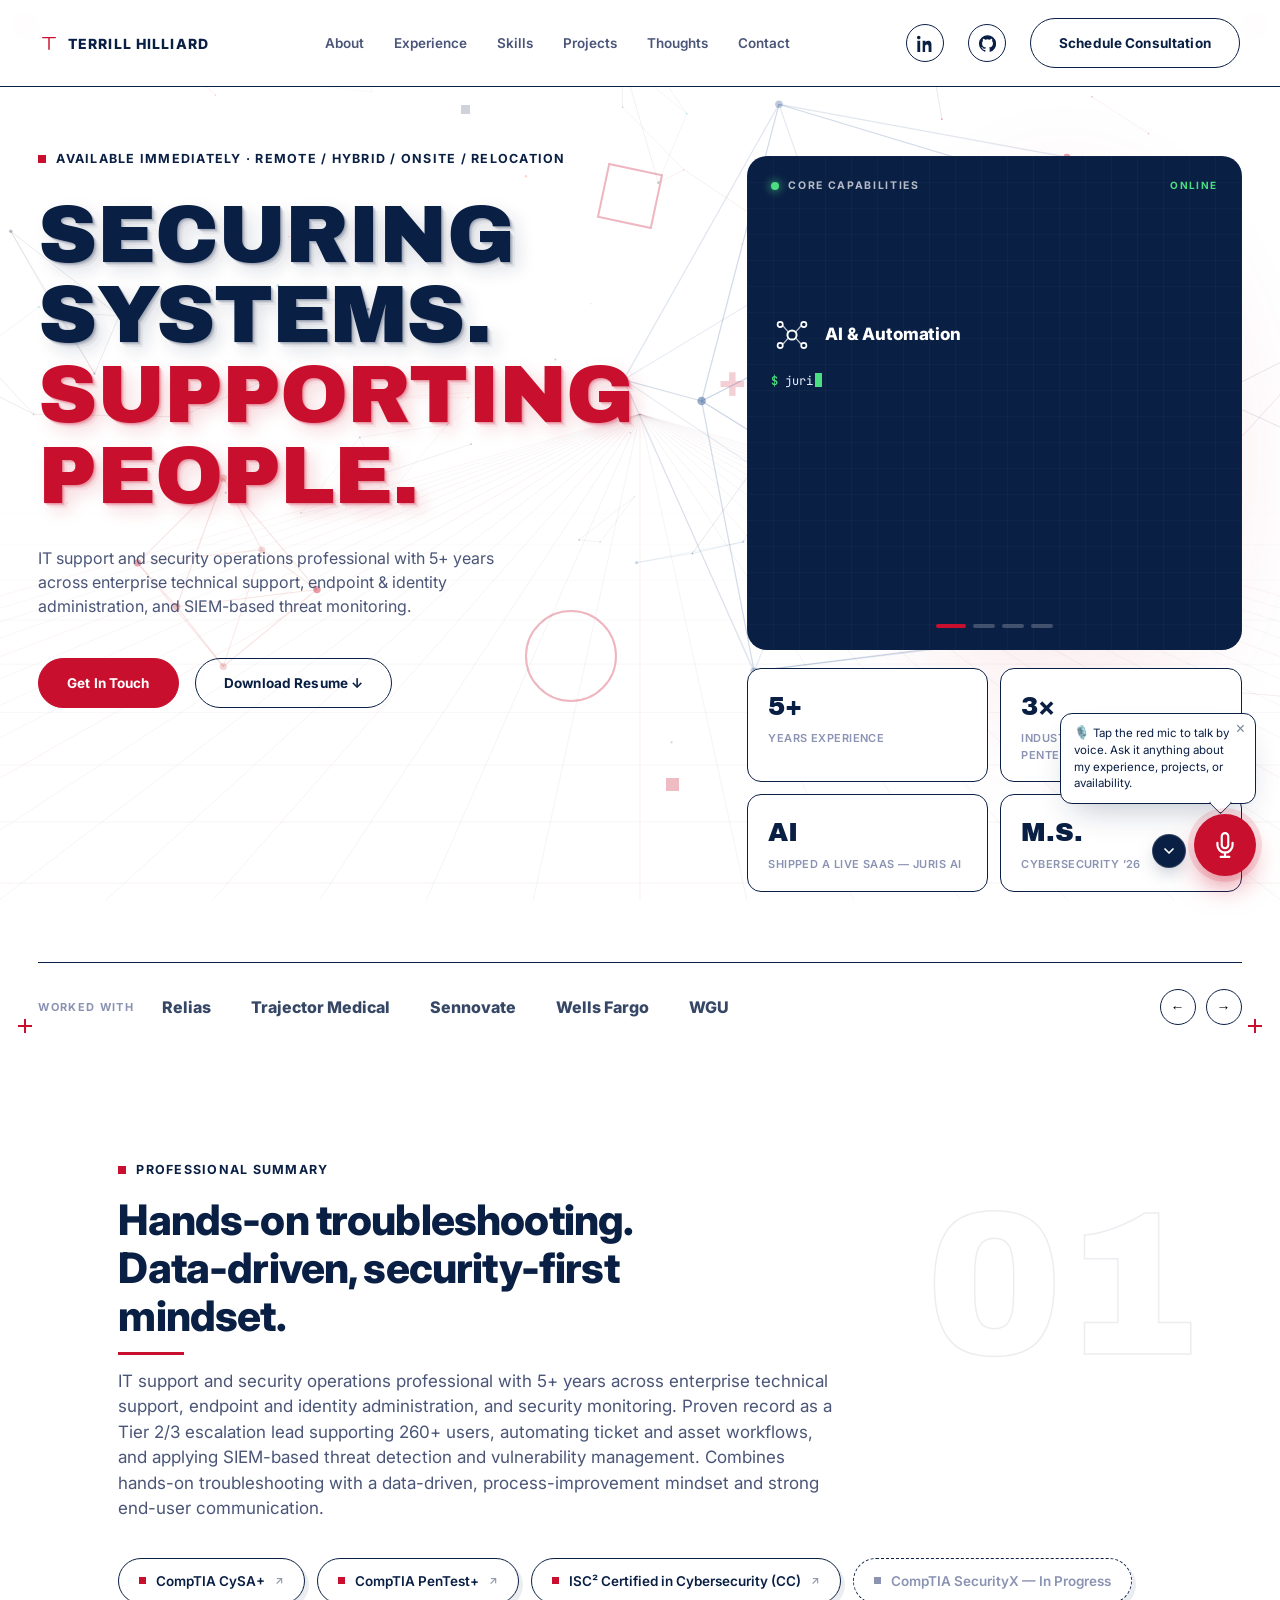
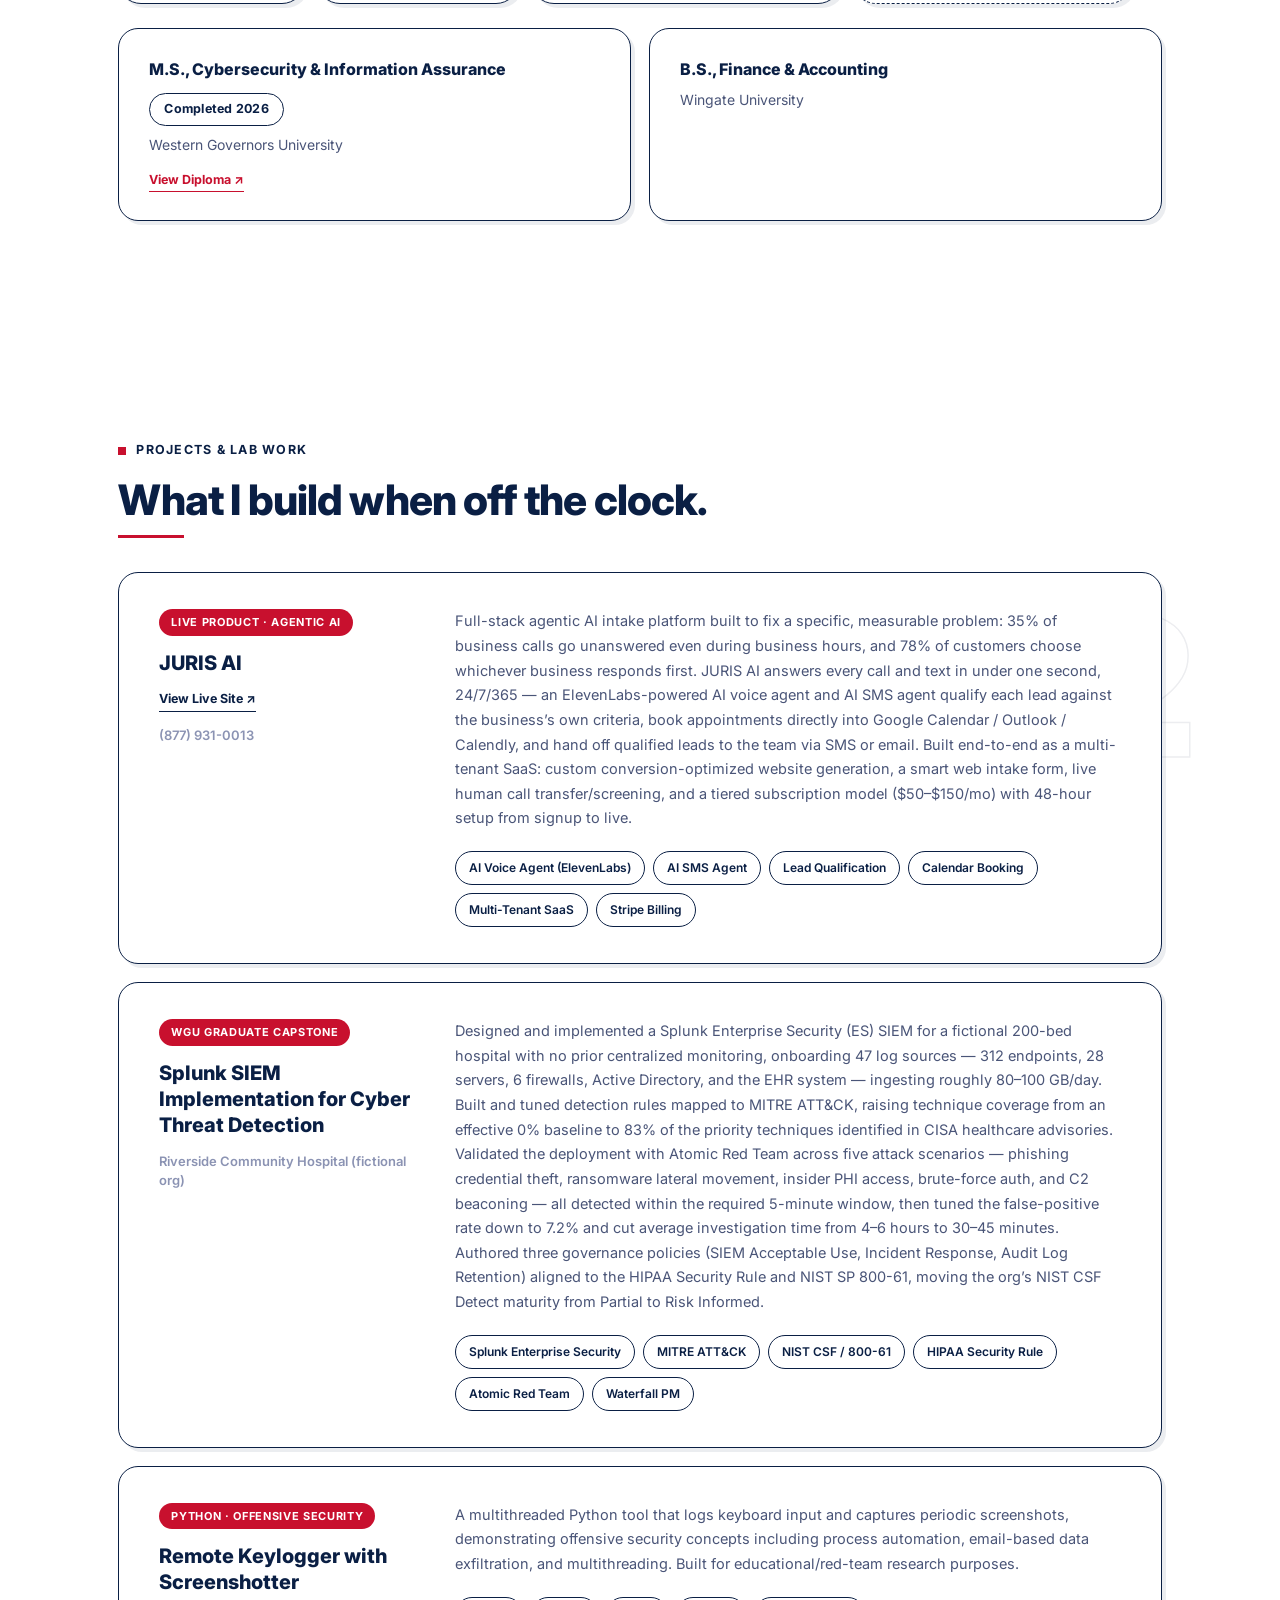
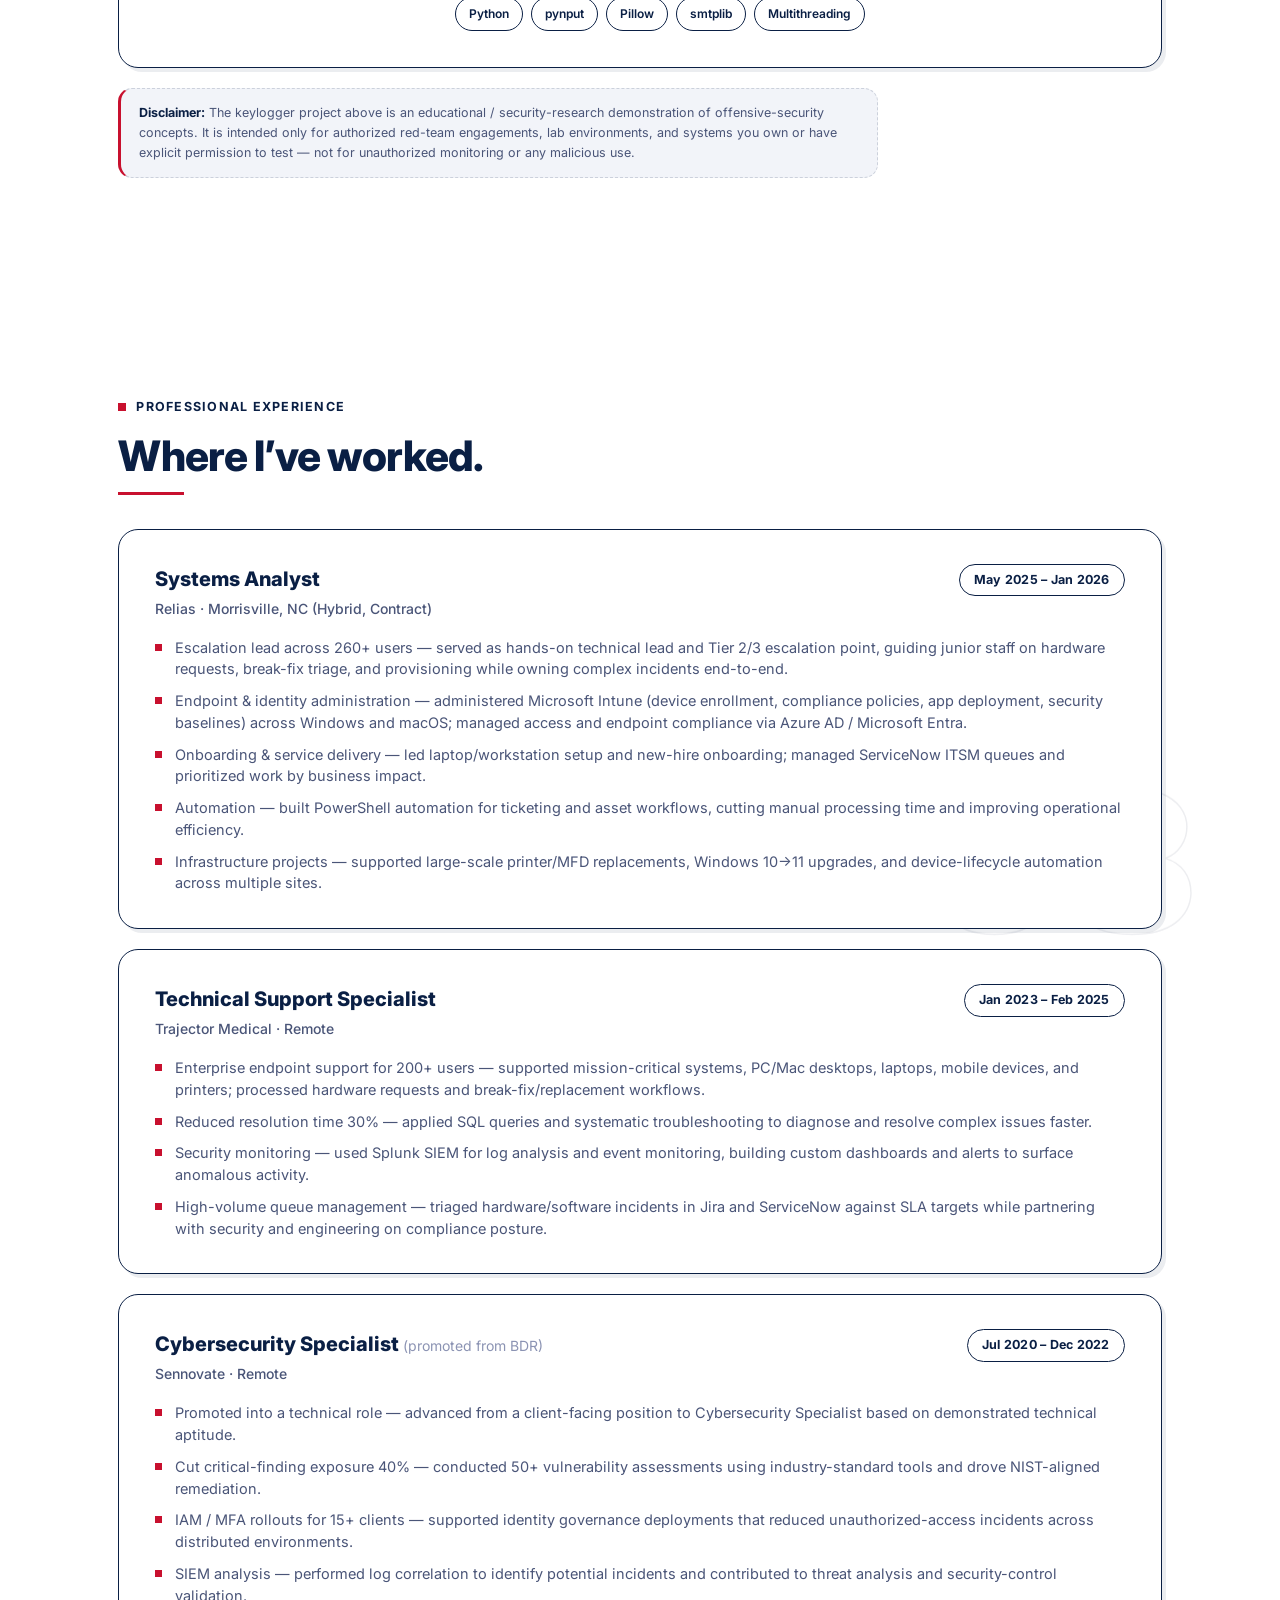
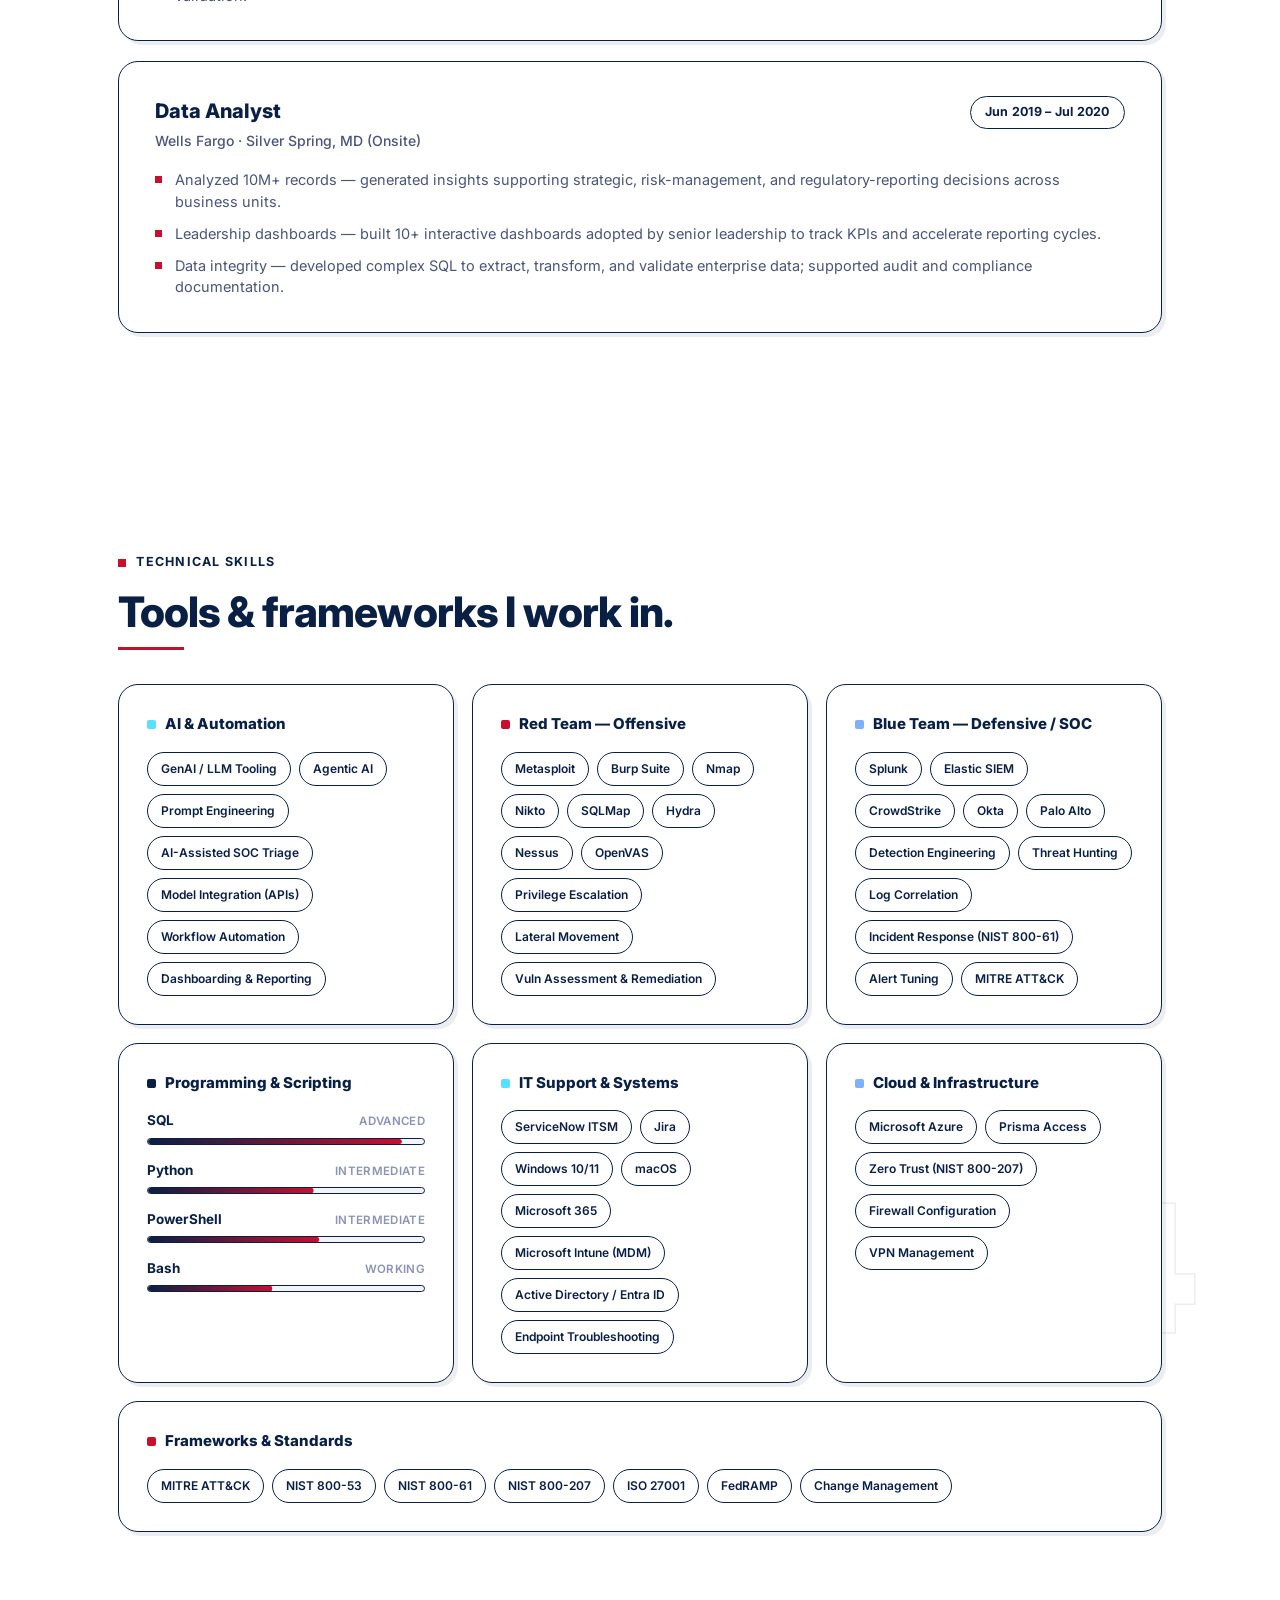
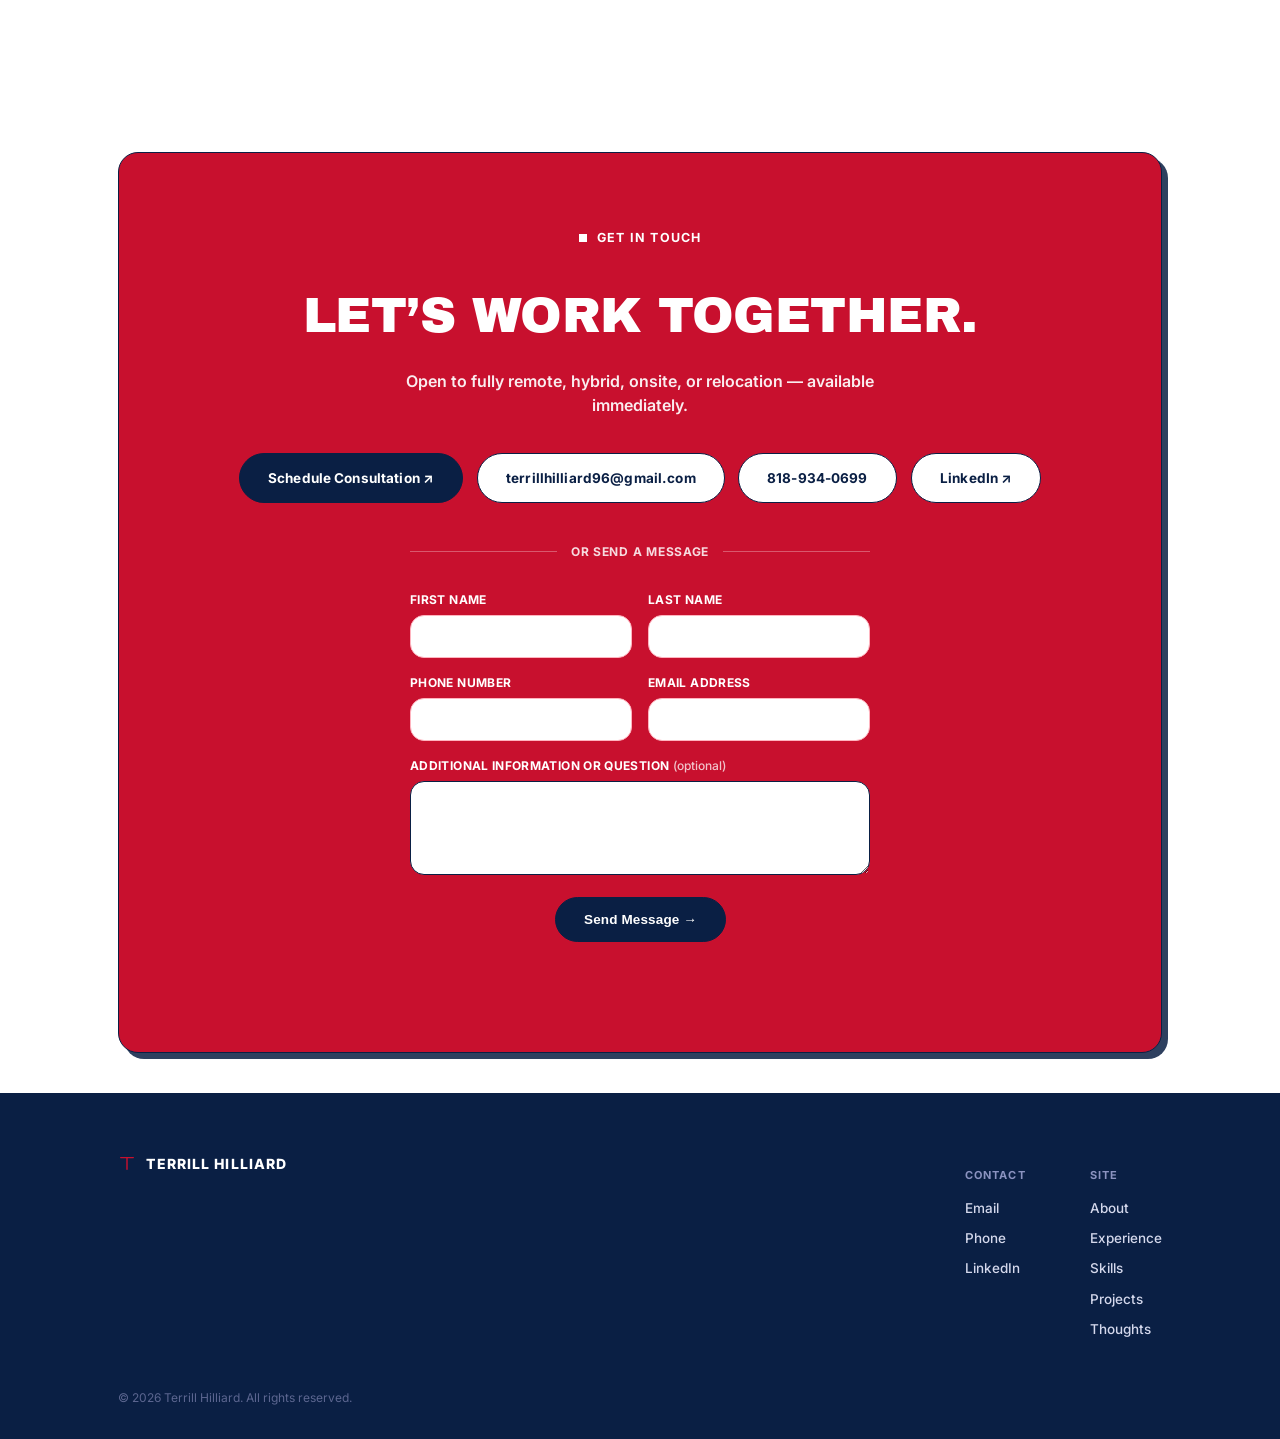
==== commit 9ab178a8: "Add shine-sweep hover to buttons/controls and a contact form Buttons, nav icons, carousel arrows, an" ====
--- a/index.html
+++ b/index.html
@@ -461,6 +461,37 @@
       <a class="pill-btn ghost" href="tel:8189340699">818-934-0699</a>
       <a class="pill-btn ghost" href="https://www.linkedin.com/in/terrill-hilliard-a989482b8/" target="_blank" rel="noopener">LinkedIn &#8599;</a>
     </div>
+
+    <div class="contact-divider"><span>or send a message</span></div>
+
+    <form class="contact-form" id="contactForm" novalidate>
+      <div class="form-row">
+        <div class="form-field">
+          <label for="cfFirstName">First Name</label>
+          <input type="text" id="cfFirstName" name="firstName" autocomplete="given-name" required>
+        </div>
+        <div class="form-field">
+          <label for="cfLastName">Last Name</label>
+          <input type="text" id="cfLastName" name="lastName" autocomplete="family-name" required>
+        </div>
+      </div>
+      <div class="form-row">
+        <div class="form-field">
+          <label for="cfPhone">Phone Number</label>
+          <input type="tel" id="cfPhone" name="phone" autocomplete="tel" required>
+        </div>
+        <div class="form-field">
+          <label for="cfEmail">Email Address</label>
+          <input type="email" id="cfEmail" name="email" autocomplete="email" required>
+        </div>
+      </div>
+      <div class="form-field form-field-full">
+        <label for="cfMessage">Additional Information or Question <span class="optional">(optional)</span></label>
+        <textarea id="cfMessage" name="message" rows="4"></textarea>
+      </div>
+      <button type="submit" class="pill-btn primary form-submit">Send Message &rarr;</button>
+      <p class="form-status" id="formStatus" role="status" aria-live="polite"></p>
+    </form>
   </div>
 </section>
 
--- a/styles.css
+++ b/styles.css
@@ -98,11 +98,12 @@
   bottom: 96px;
   z-index: 215;
   width: min(196px, calc(100vw - 40px));
-  background: var(--accent);
-  color: #fff;
+  background: #fff;
+  color: var(--ink);
+  border: 1.5px solid var(--ink);
   border-radius: 12px;
   padding: 10px 24px 11px 13px;
-  box-shadow: 0 16px 34px -14px rgba(200,16,46,0.55);
+  box-shadow: 0 16px 34px -14px rgba(10,31,68,0.3);
   opacity: 0;
   transform: translateY(14px) scale(0.96);
   transform-origin: bottom right;
@@ -147,7 +148,9 @@
   right: 26px;
   bottom: -8px;
   width: 16px; height: 16px;
-  background: var(--accent);
+  background: #fff;
+  border-right: 1.5px solid var(--ink);
+  border-bottom: 1.5px solid var(--ink);
   transform: rotate(45deg);
   border-radius: 3px;
 }
@@ -156,30 +159,30 @@
   top: 3px; right: 6px;
   background: none;
   border: none;
-  color: rgba(255,255,255,0.7);
+  color: rgba(10,31,68,0.55);
   font-size: 16px;
   line-height: 1;
   cursor: pointer;
   padding: 4px;
 }
-.ai-callout-x:hover{ color: #fff; }
+.ai-callout-x:hover{ color: var(--ink); }
 .ai-callout-wave{ font-size: 12.5px; }
 .ai-callout-body{
   margin: 0;
   font-size: 11.5px;
   line-height: 1.45;
-  color: #fff;
-}
-.ai-callout-body strong{ color: #fff; font-weight: 700; }
+  color: var(--ink);
+}
+.ai-callout-body strong{ color: var(--ink); font-weight: 700; }
 .ai-callout-credit{
   margin-top: 12px;
   padding-top: 11px;
-  border-top: 1px solid rgba(255,255,255,0.22);
+  border-top: 1px solid rgba(10,31,68,0.18);
   font-size: 11.5px;
   line-height: 1.45;
-  color: rgba(255,255,255,0.82);
-}
-.ai-callout-credit strong{ color: #fff; font-weight: 800; }
+  color: rgba(10,31,68,0.72);
+}
+.ai-callout-credit strong{ color: var(--ink); font-weight: 800; }
 @media (prefers-reduced-motion: reduce){
   .ai-callout{ transition: none; }
   .ai-panel-toggle svg{ transition: none; }
@@ -1007,8 +1010,103 @@
   justify-content: center;
   margin-top: 36px;
 }
-.contact-links .pill-btn{ background: #fff; border-color: var(--ink); color: var(--ink); }
-.contact-links .pill-btn:hover{ background: var(--ink); color: #fff; }
+.contact-panel .pill-btn{ background: #fff; border-color: var(--ink); color: var(--ink); }
+.contact-panel .pill-btn:hover{ background: var(--ink); color: #fff; }
+.contact-panel .pill-btn.primary{ background: var(--ink); color: #fff; border-color: var(--ink); }
+.contact-panel .pill-btn.primary:hover{ background: #fff; color: var(--ink); }
+
+.contact-divider{
+  display: flex;
+  align-items: center;
+  width: 100%;
+  max-width: 460px;
+  margin: 40px 0 30px;
+  color: #fff;
+}
+.contact-divider::before,
+.contact-divider::after{
+  content: "";
+  flex: 1;
+  height: 1px;
+  background: rgba(255,255,255,0.3);
+}
+.contact-divider span{
+  padding: 0 14px;
+  font-size: 12px;
+  font-weight: 700;
+  text-transform: uppercase;
+  letter-spacing: 0.06em;
+  opacity: 0.85;
+  white-space: nowrap;
+}
+
+.contact-form{
+  width: 100%;
+  max-width: 460px;
+  display: flex;
+  flex-direction: column;
+  gap: 16px;
+  text-align: left;
+}
+.form-row{
+  display: grid;
+  grid-template-columns: 1fr 1fr;
+  gap: 16px;
+}
+.form-field{
+  display: flex;
+  flex-direction: column;
+  gap: 6px;
+}
+.form-field label{
+  font-size: 12px;
+  font-weight: 700;
+  color: #fff;
+  text-transform: uppercase;
+  letter-spacing: 0.03em;
+}
+.form-field label .optional{
+  font-weight: 500;
+  text-transform: none;
+  letter-spacing: normal;
+  opacity: 0.75;
+}
+.form-field input,
+.form-field textarea{
+  width: 100%;
+  padding: 12px 14px;
+  border-radius: var(--radius-md);
+  border: 1.5px solid var(--ink);
+  background: #fff;
+  color: var(--ink);
+  font-family: inherit;
+  font-size: 14px;
+  transition: box-shadow 0.2s ease, transform 0.2s ease, border-color 0.2s ease;
+}
+.form-field textarea{ resize: vertical; min-height: 90px; }
+.form-field input:hover,
+.form-field textarea:hover{ transform: translateY(-1px); }
+.form-field input:focus,
+.form-field textarea:focus{
+  outline: none;
+  border-color: var(--ink);
+  box-shadow: 0 0 0 4px rgba(255,255,255,0.35);
+  transform: translateY(-1px);
+}
+.form-field input:invalid:not(:placeholder-shown){ border-color: #ffb4bf; }
+.form-submit{
+  align-self: center;
+  margin-top: 6px;
+  cursor: pointer;
+}
+.form-status{
+  min-height: 18px;
+  text-align: center;
+  font-size: 12.5px;
+  font-weight: 600;
+  color: #fff;
+  opacity: 0.92;
+}
 
 /* Footer */
 .footer{
@@ -1163,16 +1261,35 @@
 .js-tilt.tilting::after{ opacity: 1; }
 
 /* ---------- Tactile CTAs ---------- */
-.pill-btn{ will-change: transform; }
+.pill-btn{
+  position: relative;
+  overflow: hidden;
+  isolation: isolate;
+  will-change: transform;
+  transition: transform 0.25s cubic-bezier(0.22,1,0.36,1), background 0.2s ease, box-shadow 0.25s ease, color 0.2s ease;
+}
+.pill-btn::before{
+  content: "";
+  position: absolute;
+  top: 0; left: -60%;
+  width: 40%; height: 100%;
+  background: linear-gradient(115deg, transparent, rgba(255,255,255,0.55), transparent);
+  transform: skewX(-18deg);
+  transition: left 0.6s cubic-bezier(0.22,1,0.36,1);
+  pointer-events: none;
+  z-index: 1;
+}
+.pill-btn > *{ position: relative; z-index: 2; }
+.pill-btn:hover::before{ left: 130%; }
 .pill-btn:hover{
-  transform: translateY(-2px);
-  box-shadow: 0 10px 24px -10px rgba(10,31,68,0.4);
+  transform: translateY(-3px) scale(1.035);
+  box-shadow: 0 14px 28px -10px rgba(10,31,68,0.45);
 }
 .pill-btn.primary:hover{
-  box-shadow: 0 12px 28px -8px rgba(200,16,46,0.5);
+  box-shadow: 0 16px 32px -8px rgba(200,16,46,0.55);
 }
 .pill-btn:active{
-  transform: translateY(1px);
+  transform: translateY(1px) scale(0.985);
   box-shadow: 0 3px 8px -5px rgba(10,31,68,0.35);
   transition-duration: 0.06s;
 }
@@ -1180,6 +1297,21 @@
   outline: 2px solid var(--accent);
   outline-offset: 3px;
 }
+
+/* ---------- Other interactive controls: consistent lift + scale ---------- */
+.nav-social,
+.ai-panel-toggle,
+.logo-arrows button,
+.hud-tick{
+  transition: transform 0.25s cubic-bezier(0.22,1,0.36,1), background 0.2s ease, color 0.2s ease, border-color 0.2s ease, box-shadow 0.2s ease;
+}
+.nav-social:hover{ transform: translateY(-2px) scale(1.1); }
+.nav-social:active{ transform: translateY(0) scale(0.95); }
+.ai-panel-toggle:hover{ transform: translateY(-2px) scale(1.1); }
+.logo-arrows button:hover{ transform: scale(1.12); box-shadow: 0 8px 18px -8px rgba(10,31,68,0.4); }
+.logo-arrows button:active{ transform: scale(0.94); }
+.hud-tick:hover{ transform: scaleY(1.8); }
+.hud-tick.is-active:hover{ transform: scaleY(1.4); }
 
 /* ---------- Reduced motion ---------- */
 @media (prefers-reduced-motion: reduce){
@@ -1190,8 +1322,10 @@
   }
   .shape::before{ animation: none; }
   .scroll-cue span{ animation: none; }
-  .pill-btn, .js-tilt{ transition: none; }
-  .pill-btn:hover{ transform: none; }
+  .pill-btn, .js-tilt, .nav-social, .ai-panel-toggle, .logo-arrows button, .hud-tick{ transition: none; }
+  .pill-btn:hover, .nav-social:hover, .ai-panel-toggle:hover, .logo-arrows button:hover, .hud-tick:hover{ transform: none; }
+  .pill-btn::before{ transition: none; }
+  .pill-btn:hover::before{ left: -60%; }
   .section-title::after{ transition: none; transform: scaleX(1); }
   .hud-dot{ animation: none; }
   .hud-slide{ transition: none; }
@@ -1221,6 +1355,7 @@
   .section{ padding: 90px 5vw; }
   .hero{ padding: 130px 5vw 0; }
   .stat-cards{ grid-template-columns: repeat(2,1fr); }
+  .form-row{ grid-template-columns: 1fr; }
 }
 
 /* ---------- Blog listing ---------- */
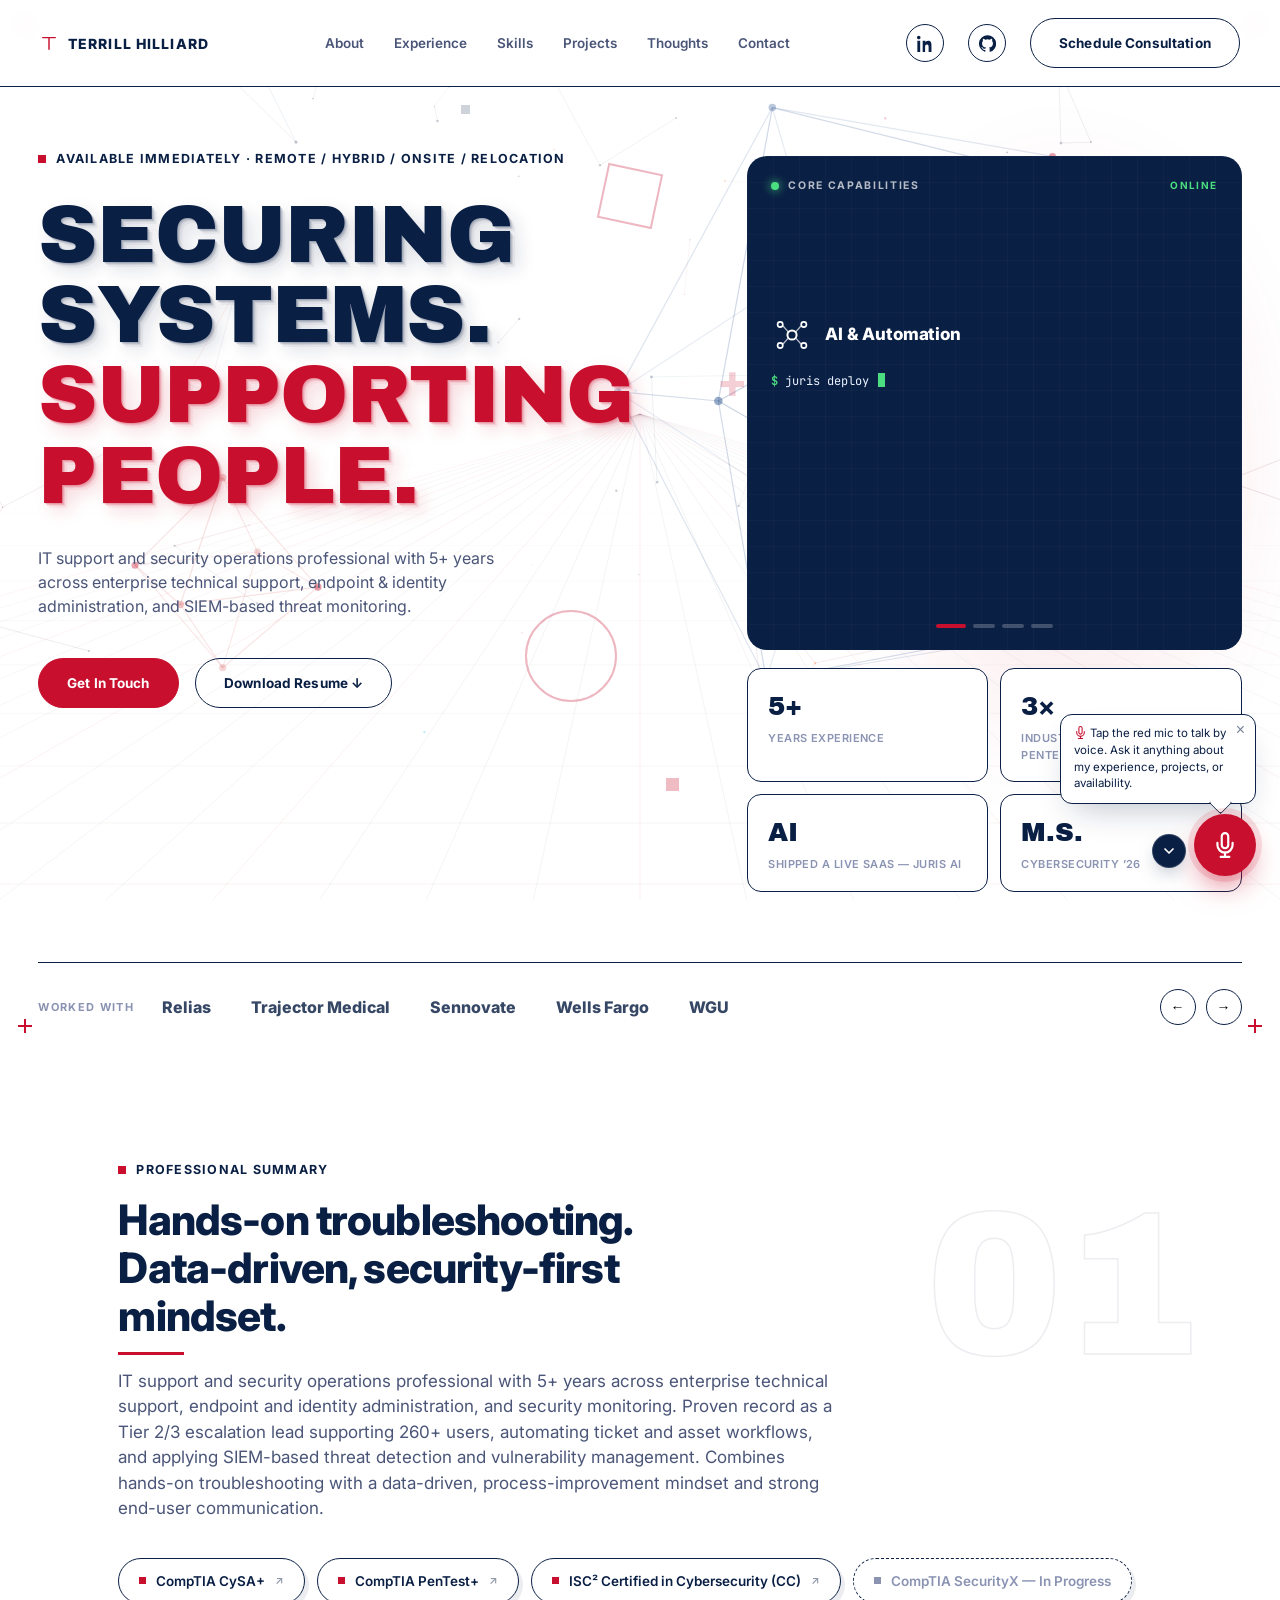
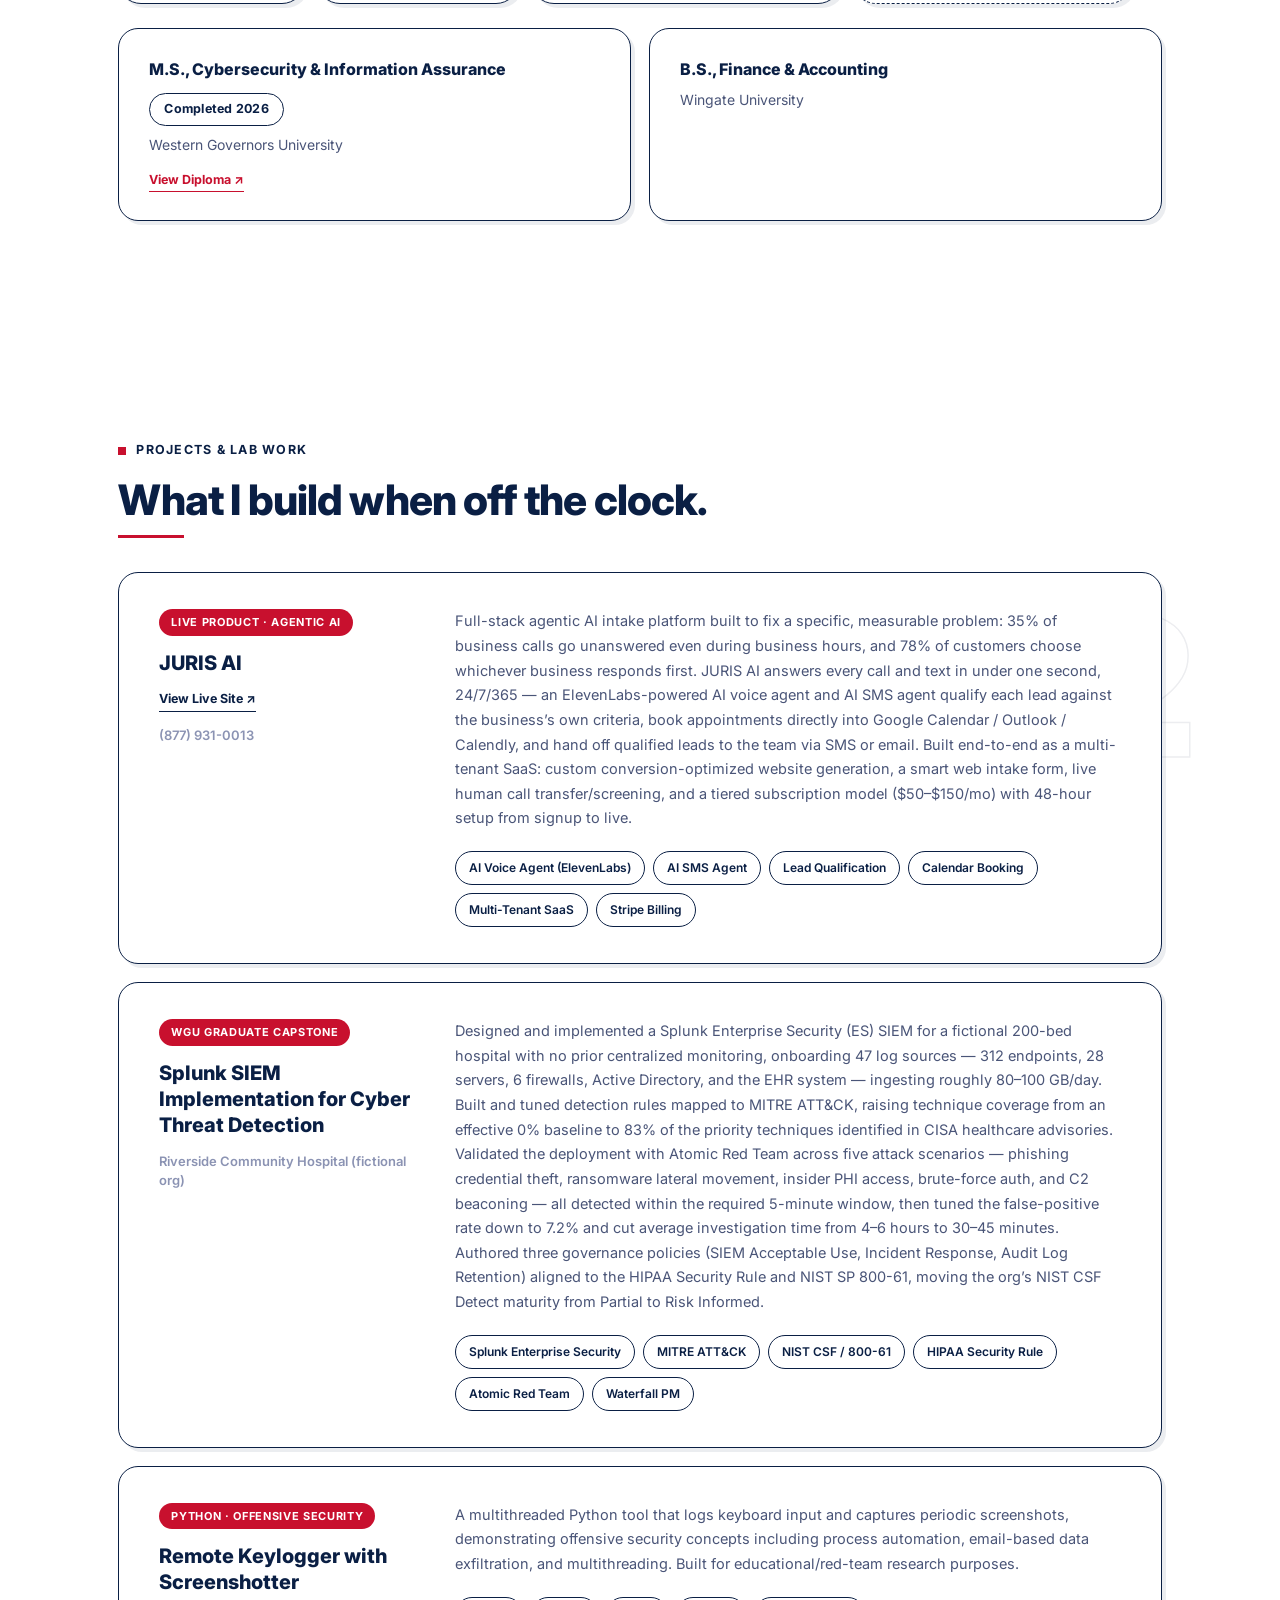
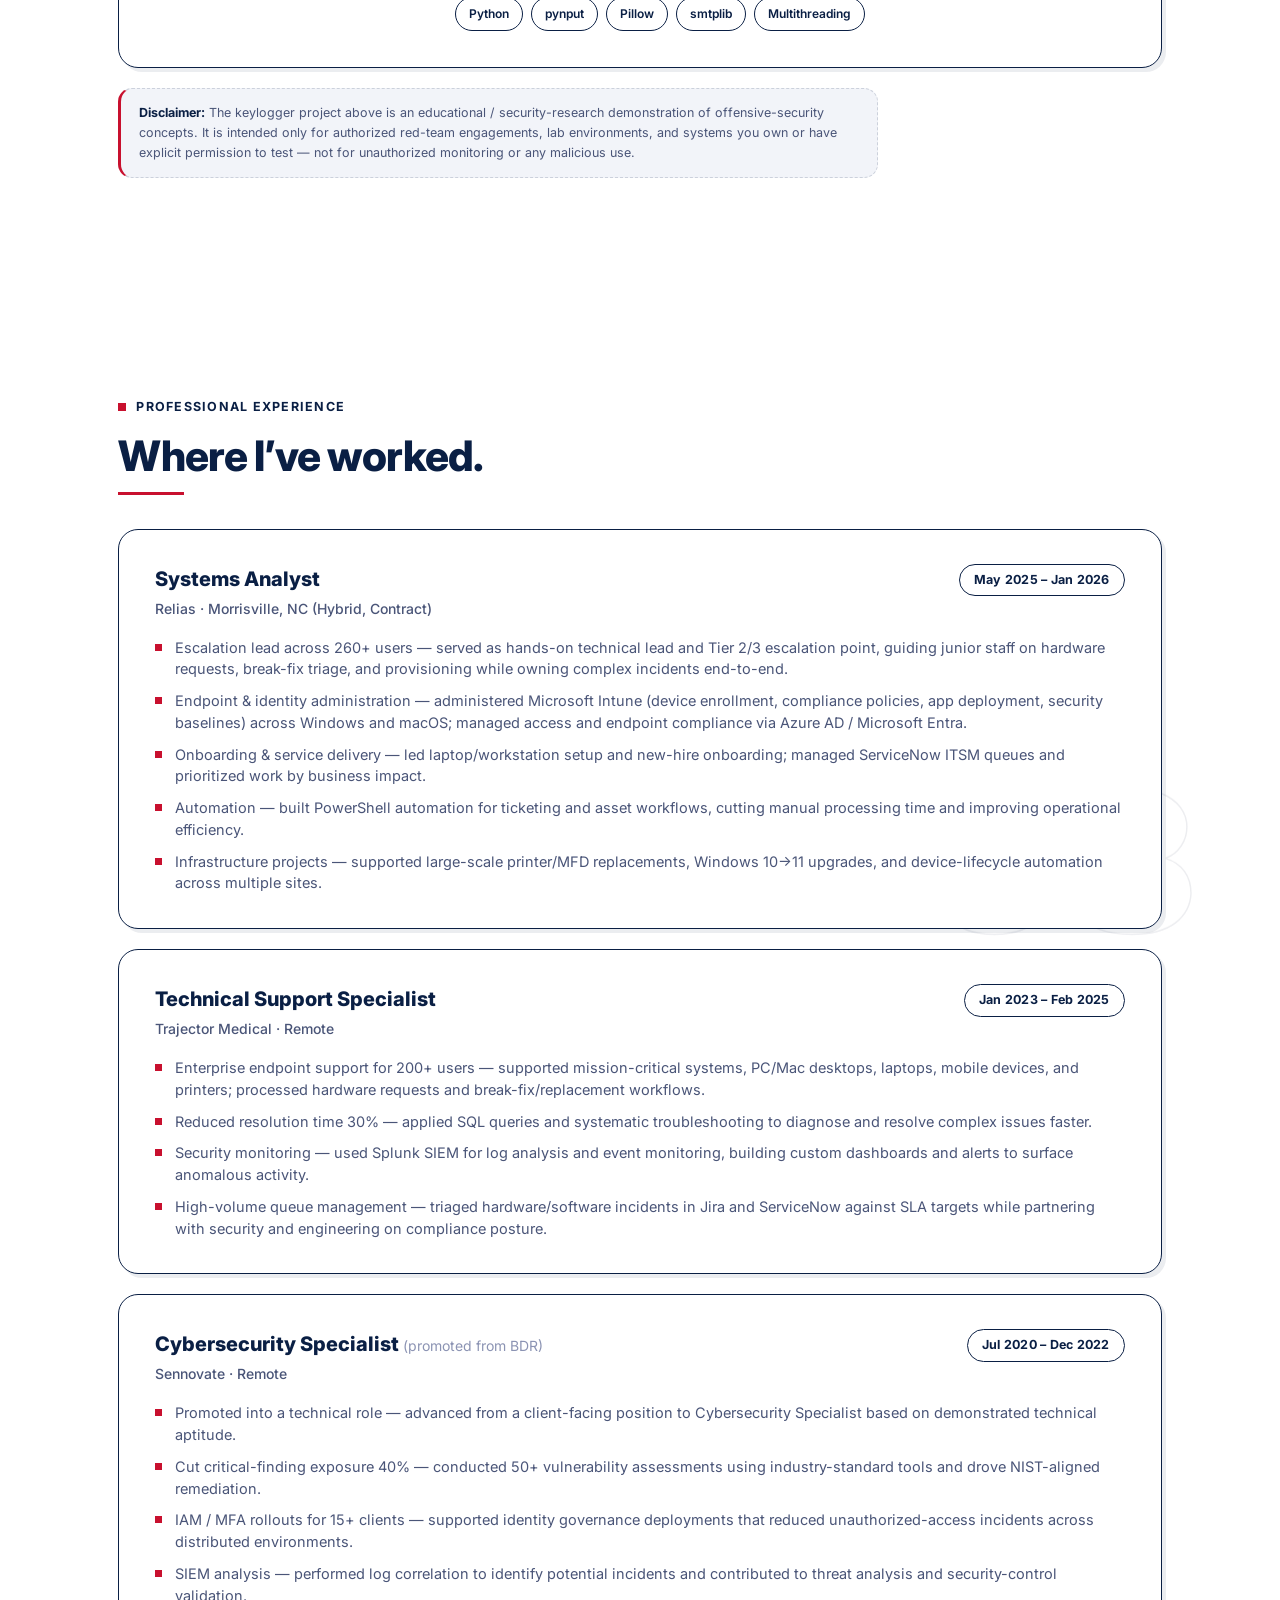
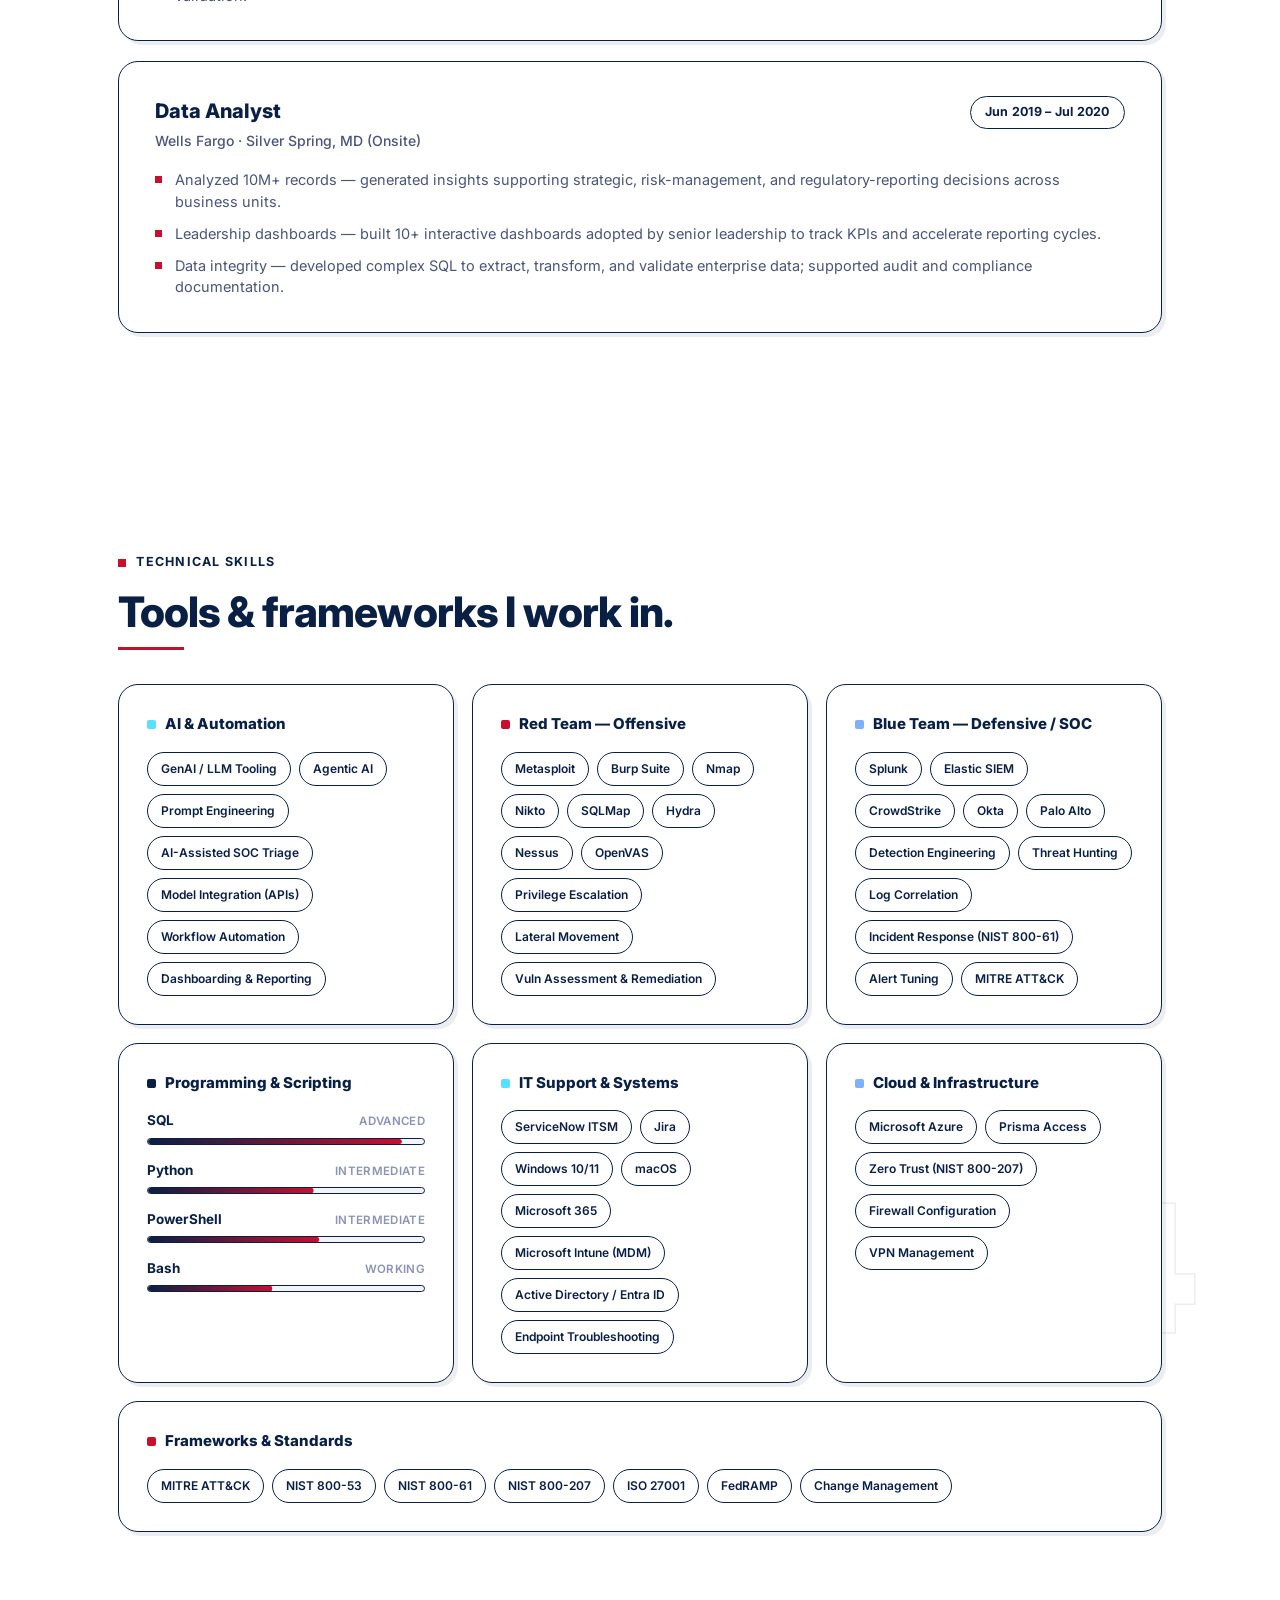
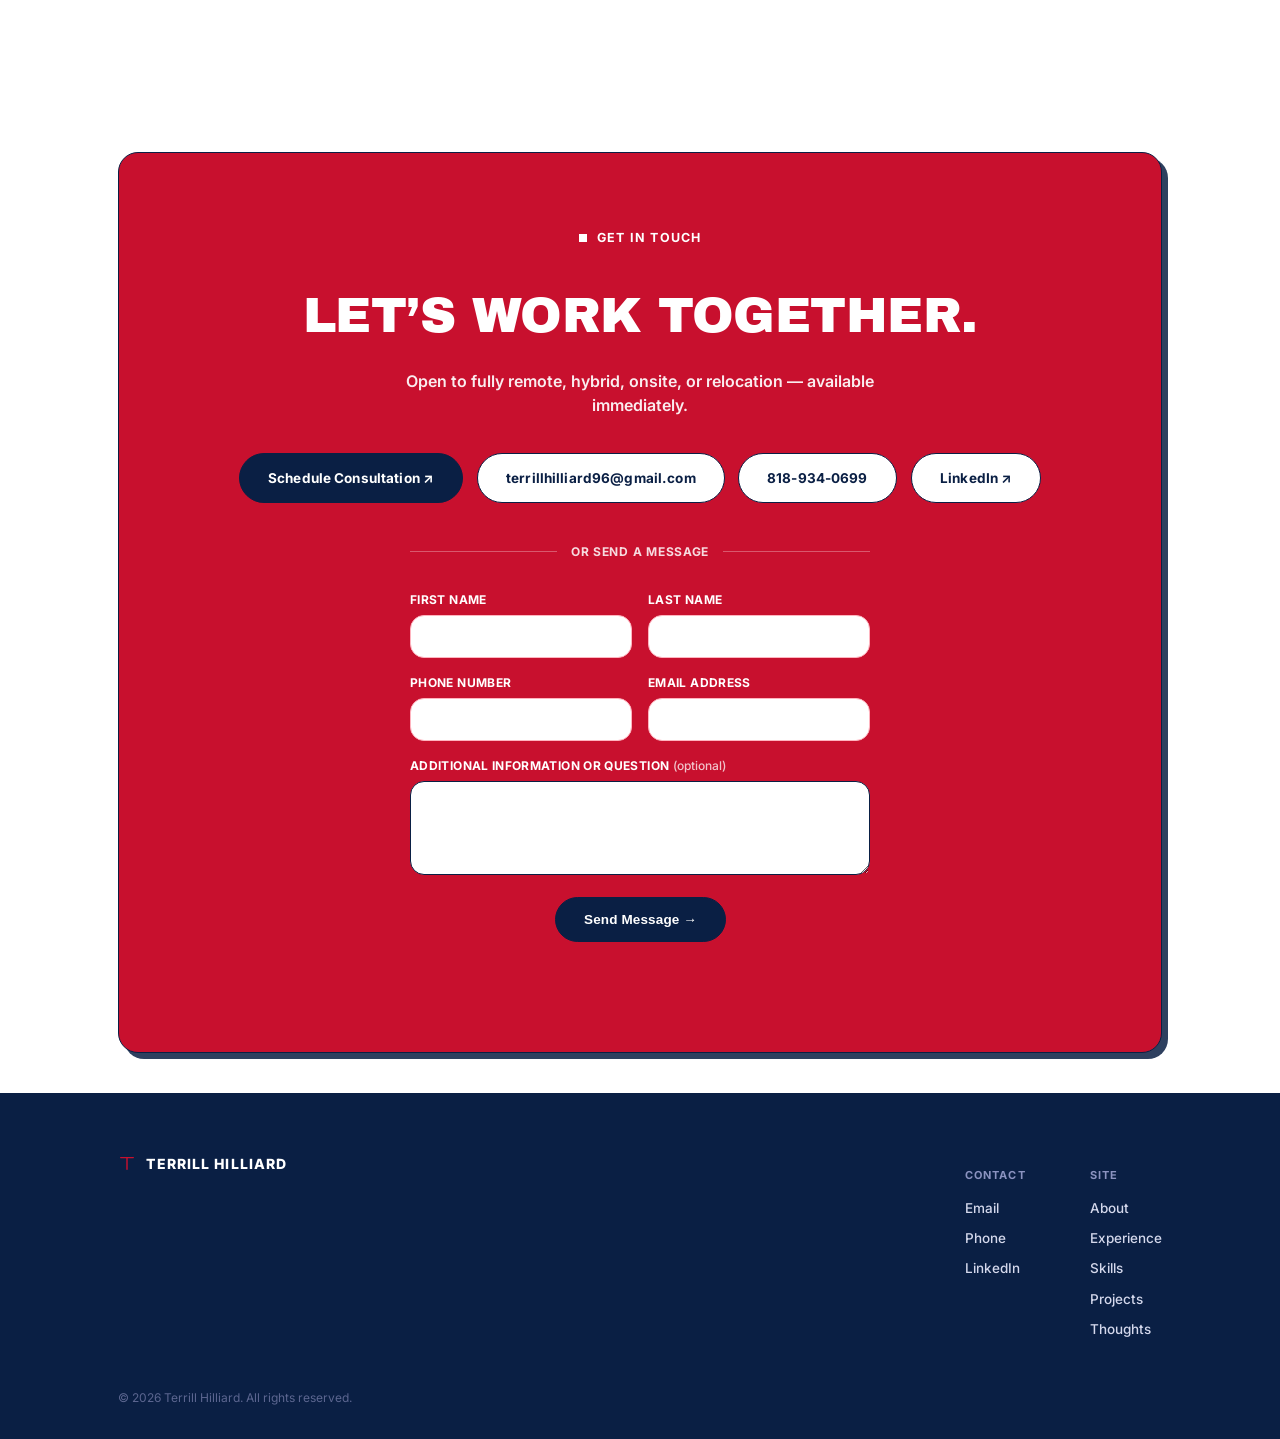
==== commit e11876d9: "Replace decorative emoji with line-art SVG icons for a more professional look Pin badge and the AI m" ====
--- a/index.html
+++ b/index.html
@@ -8,7 +8,7 @@
 <link rel="icon" type="image/svg+xml" href="favicon.svg">
 <link rel="apple-touch-icon" href="favicon.svg">
 <link href="https://fonts.googleapis.com/css2?family=Archivo+Black&family=Inter:wght@400;500;600;700;800&family=JetBrains+Mono:wght@400;600&display=swap" rel="stylesheet">
-<link rel="stylesheet" href="styles.css?v=20260709b">
+<link rel="stylesheet" href="styles.css?v=20260714">
 </head>
 <body>
 
@@ -521,8 +521,8 @@
   <p class="footer-copy">&copy; 2026 Terrill Hilliard. All rights reserved.</p>
 </footer>
 
-<script src="fx.js?v=20260709b"></script>
-<script src="script.js?v=20260709b"></script>
-<script src="voice-agent.js?v=20260709b"></script>
+<script src="fx.js?v=20260714"></script>
+<script src="script.js?v=20260714"></script>
+<script src="voice-agent.js?v=20260714"></script>
 </body>
 </html>
--- a/styles.css
+++ b/styles.css
@@ -166,7 +166,8 @@
   padding: 4px;
 }
 .ai-callout-x:hover{ color: var(--ink); }
-.ai-callout-wave{ font-size: 12.5px; }
+.ai-callout-wave{ display: inline-flex; vertical-align: -2px; color: var(--accent); }
+.ai-callout-wave svg{ width: 13px; height: 13px; }
 .ai-callout-body{
   margin: 0;
   font-size: 11.5px;
@@ -1520,7 +1521,8 @@
   box-shadow: inset 0 0 0 1.5px rgba(255,255,255,0.12);
 }
 .feed-item-main{ flex: 1; min-width: 0; }
-.feed-pin{ font-size: 10.5px; color: rgba(255,255,255,0.45); margin-bottom: 6px; letter-spacing: 0.04em; }
+.feed-pin{ display: inline-flex; align-items: center; gap: 4px; font-size: 10.5px; color: rgba(255,255,255,0.45); margin-bottom: 6px; letter-spacing: 0.04em; }
+.feed-pin svg{ width: 11px; height: 11px; }
 .feed-item-head{ display: flex; align-items: baseline; flex-wrap: wrap; gap: 6px; }
 .fi-name{ font-family: "Inter", sans-serif; font-weight: 700; font-size: 14px; color: #fff; }
 .fi-handle, .fi-sep, .fi-time{ font-size: 12px; color: rgba(255,255,255,0.42); }
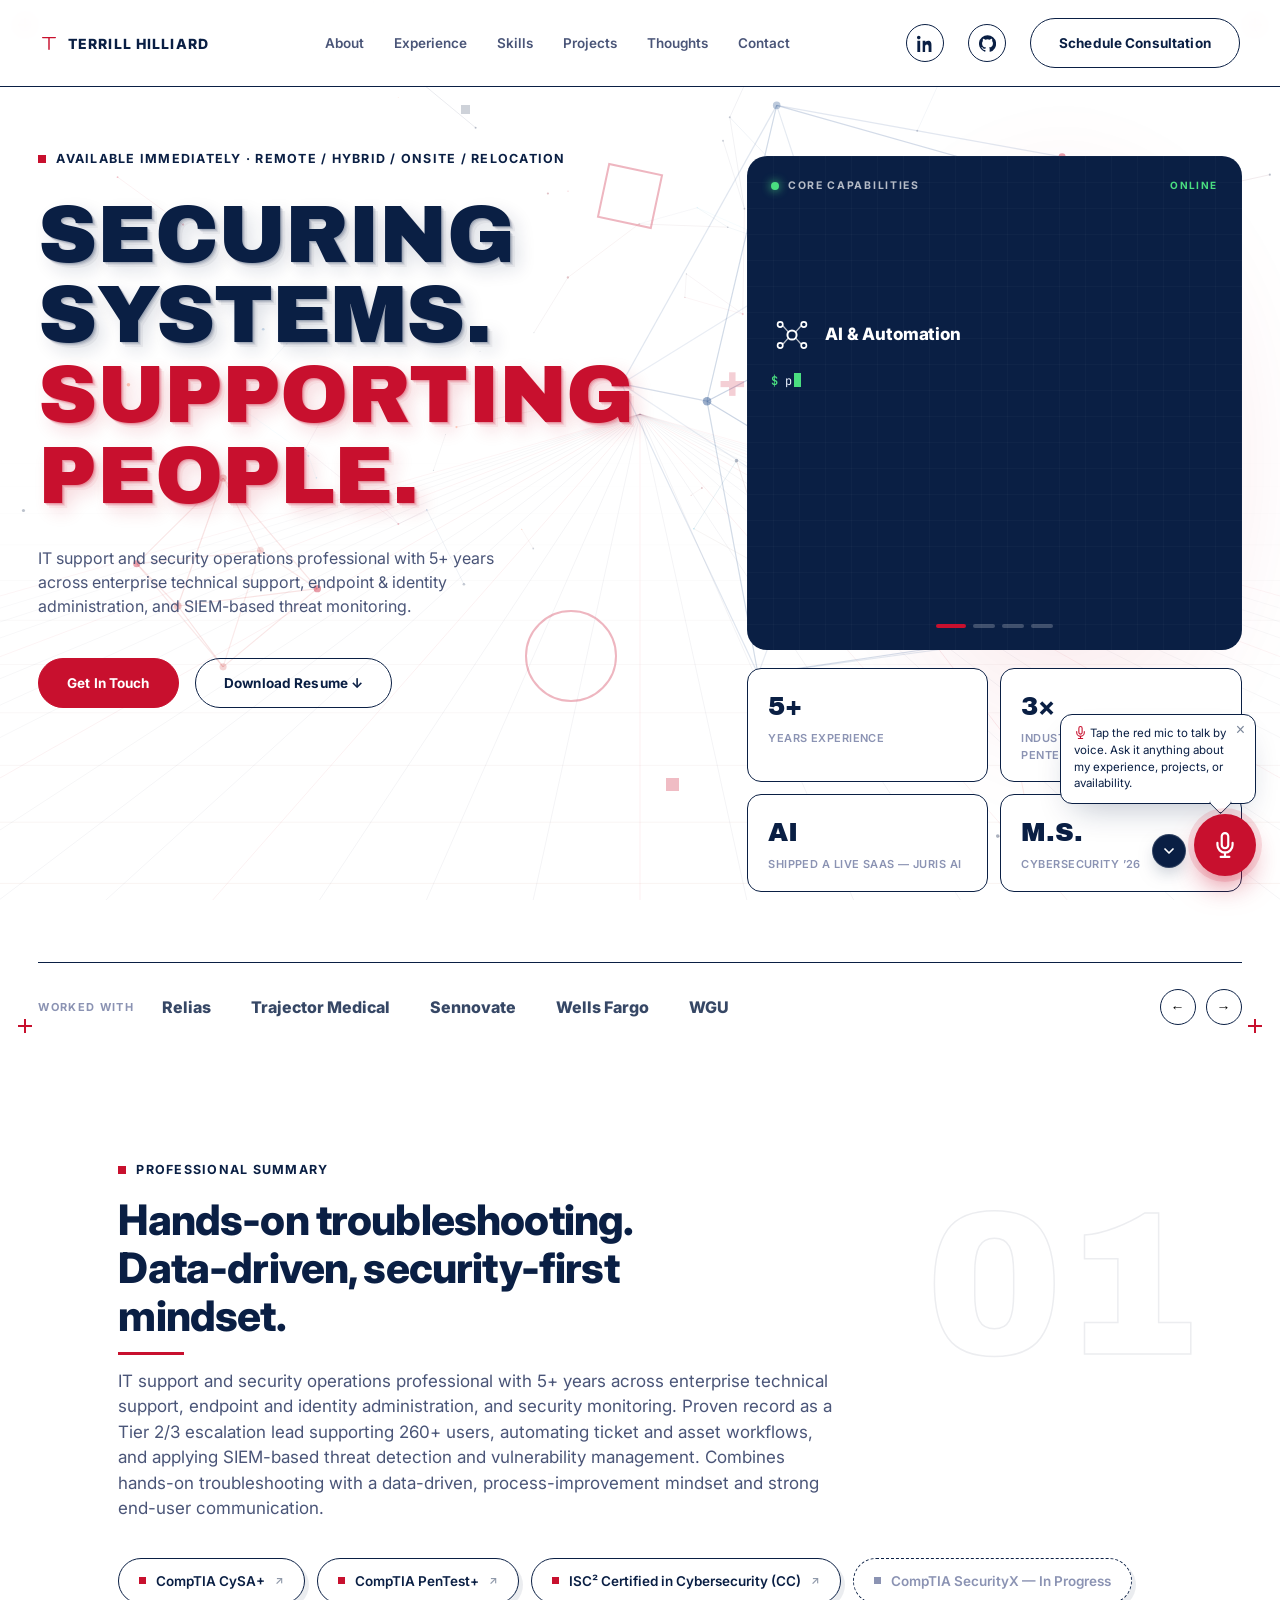
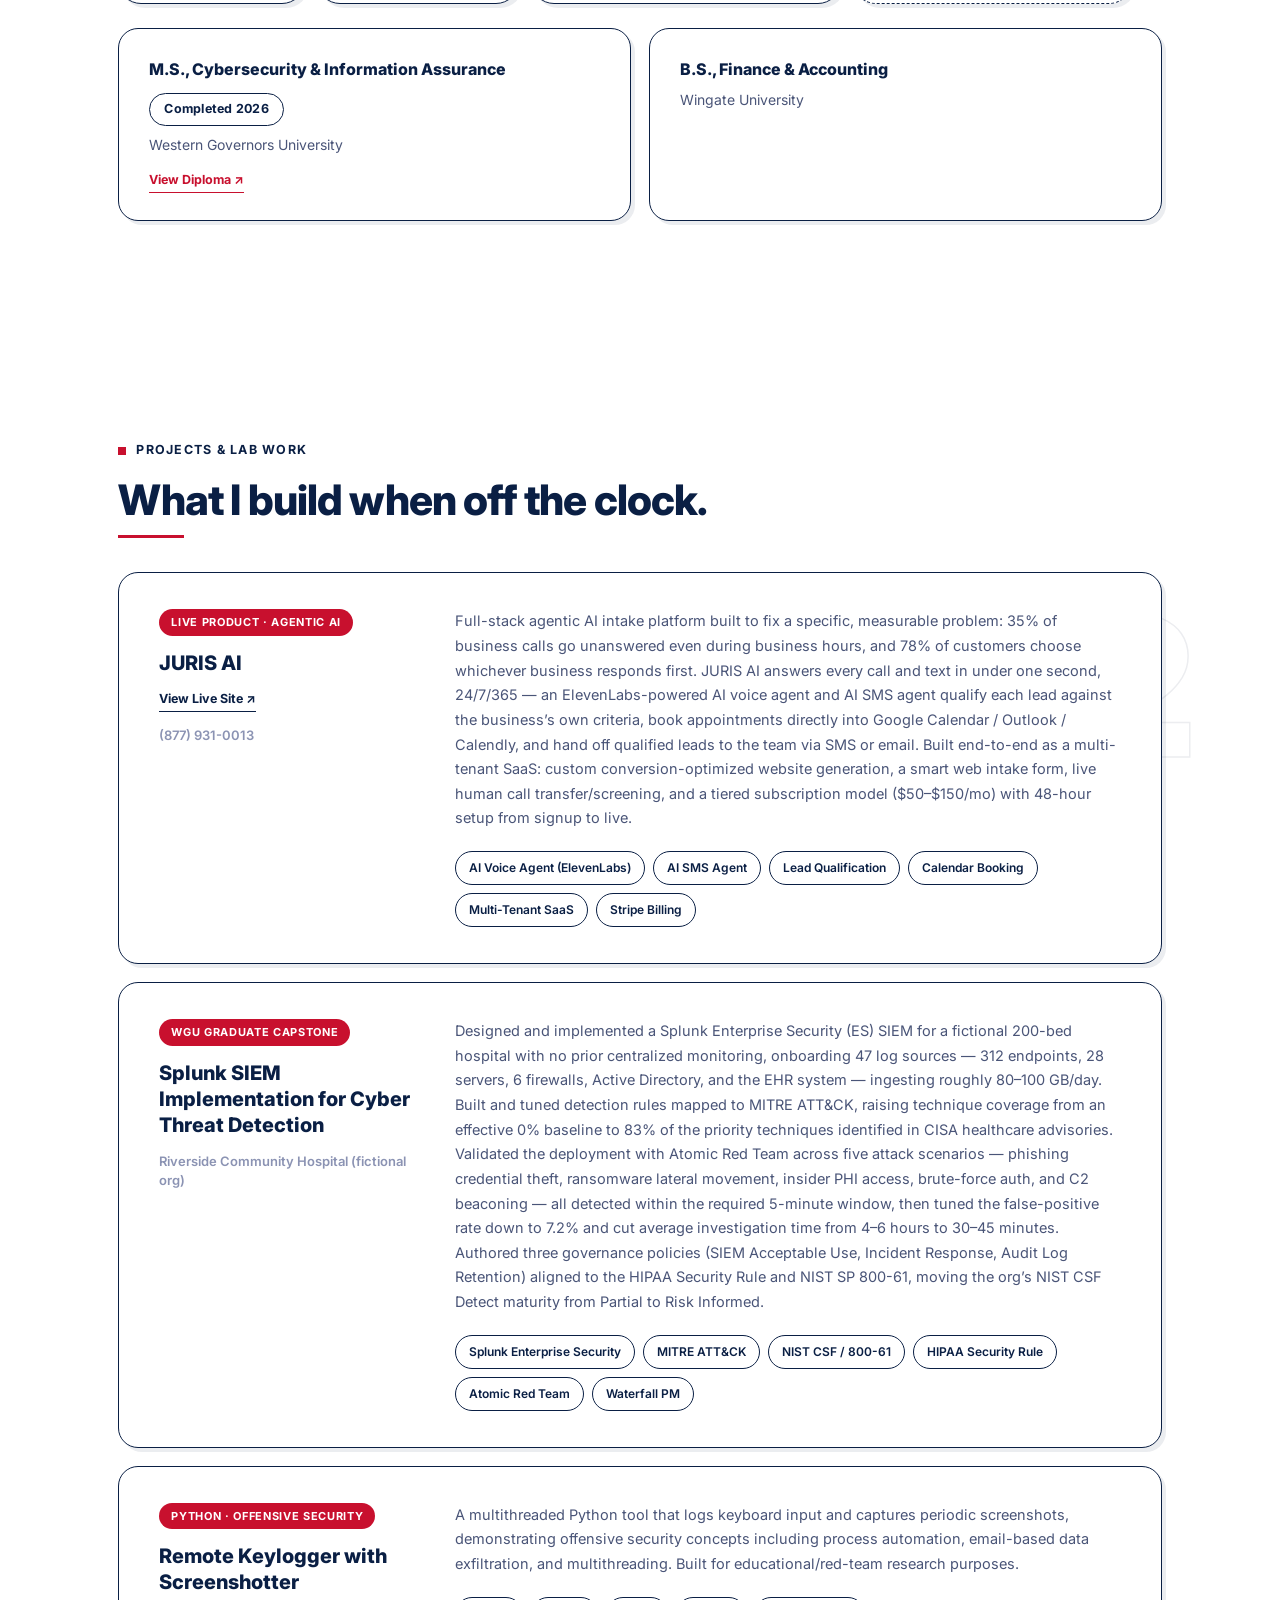
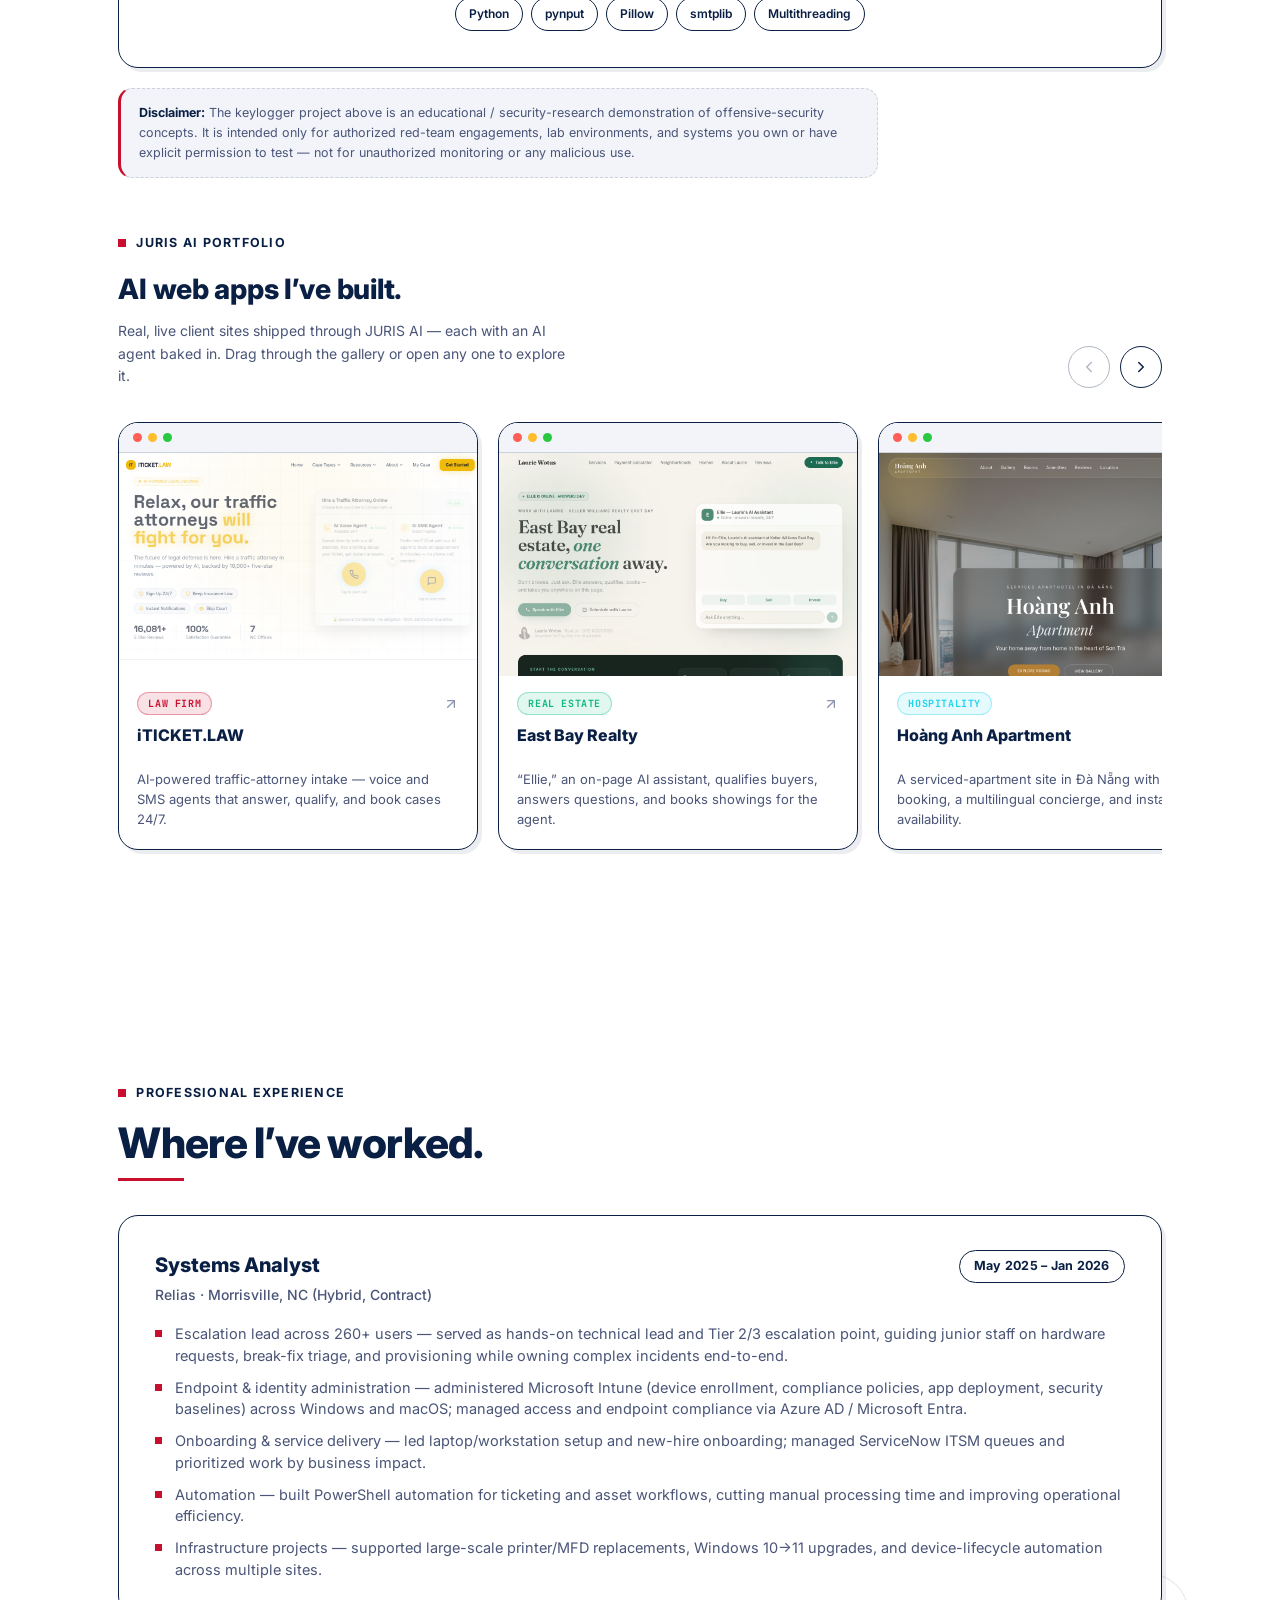
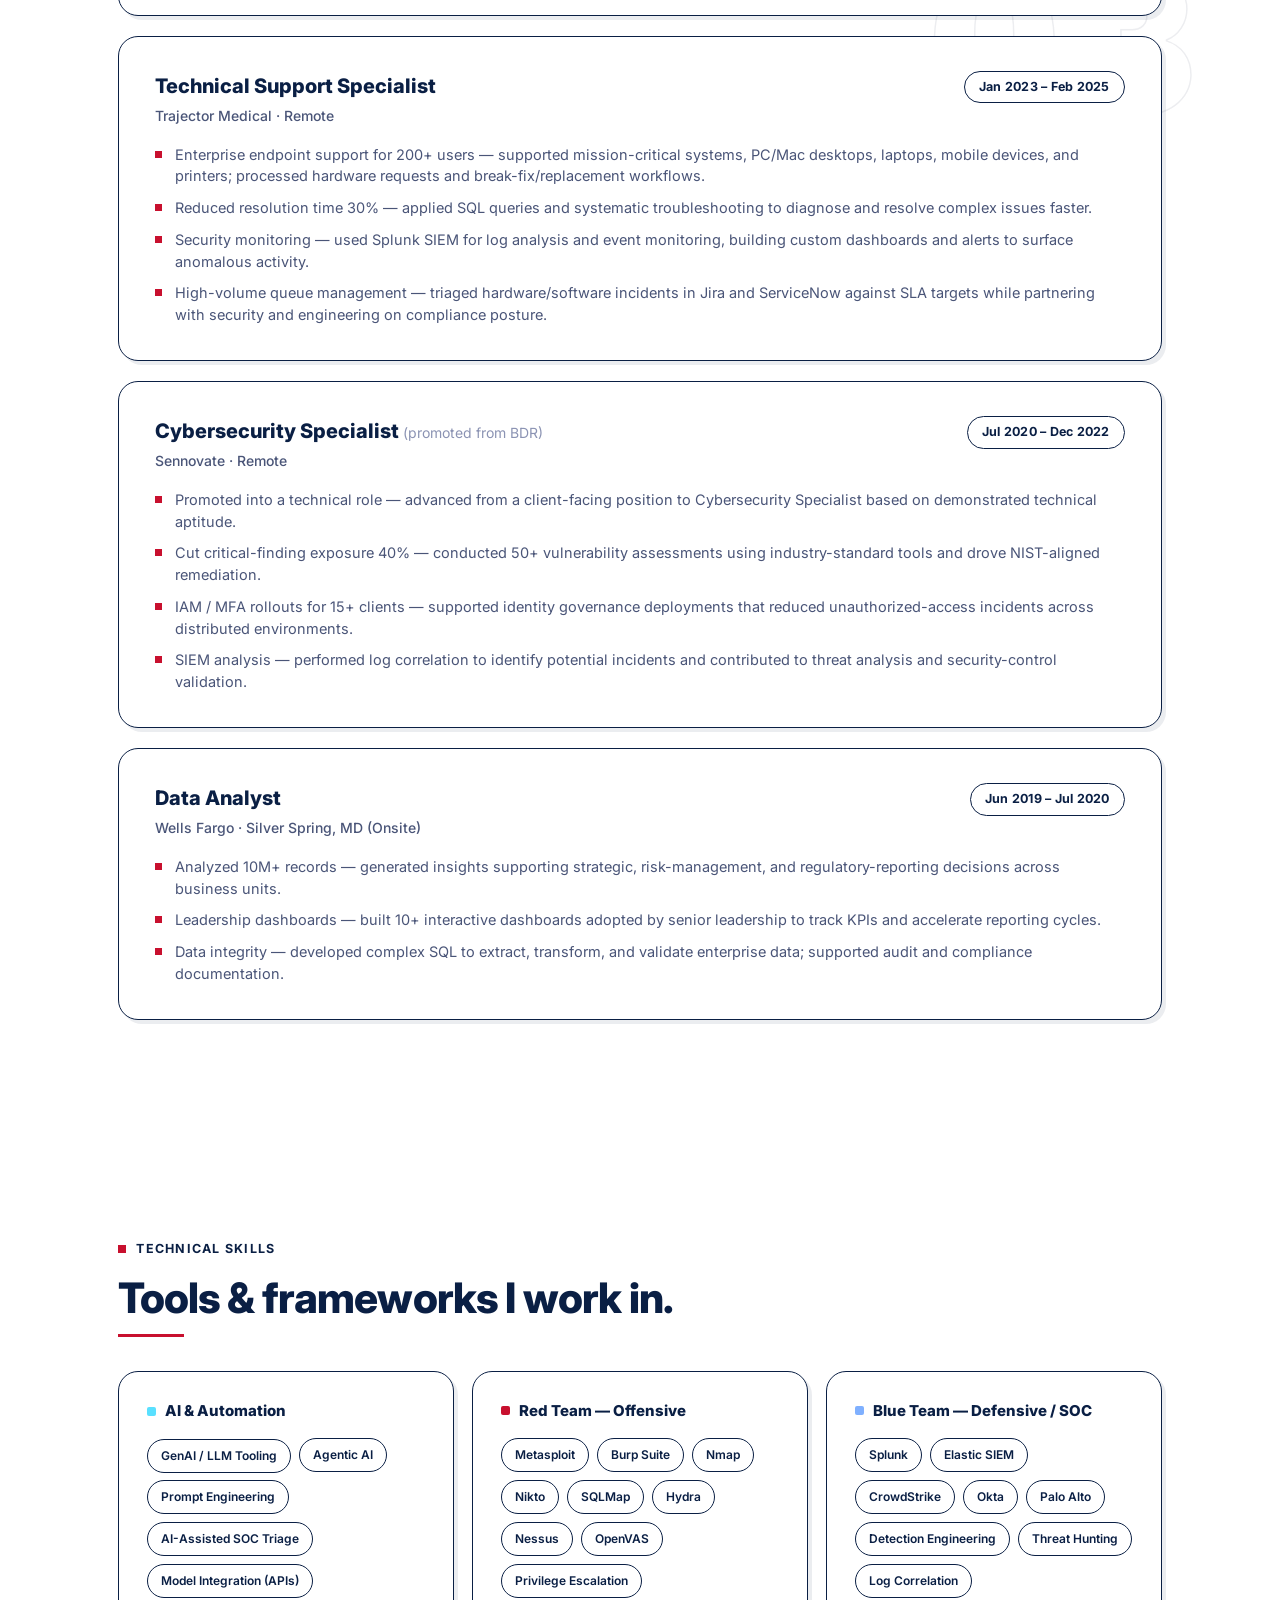
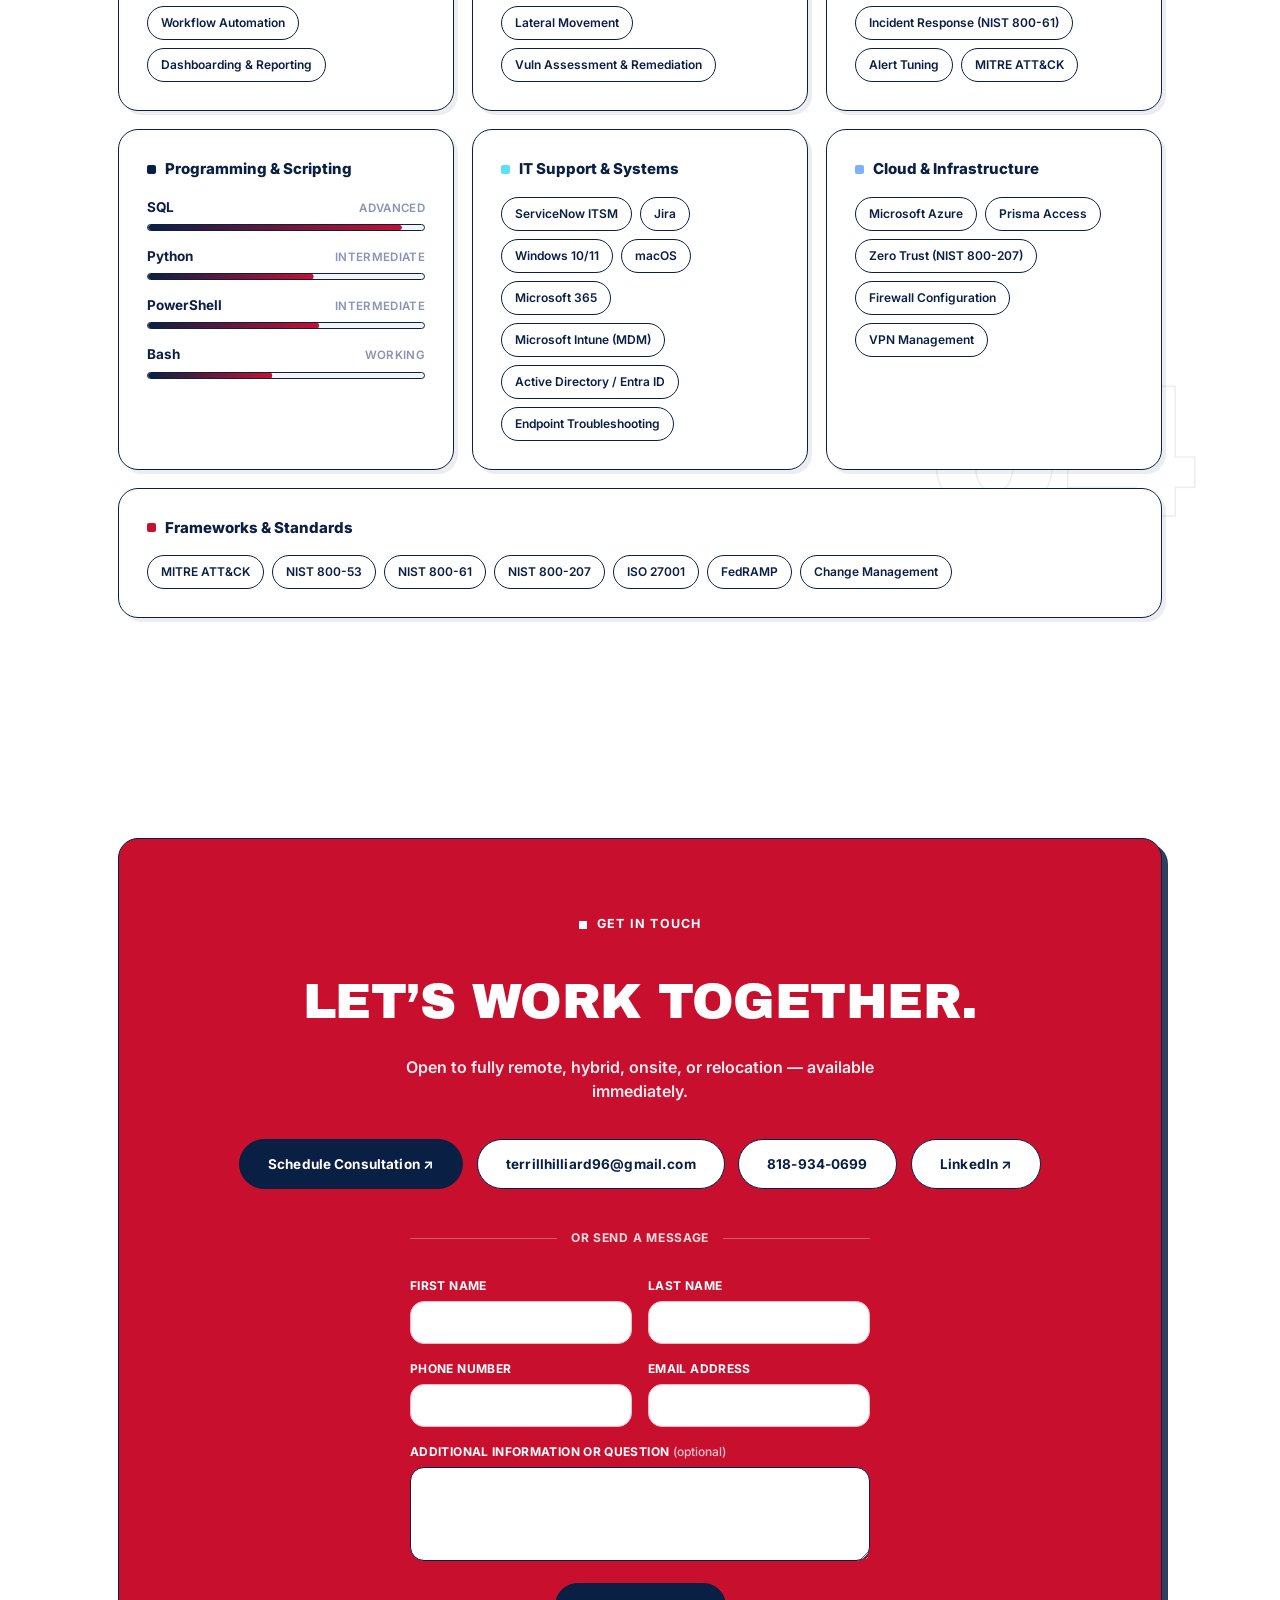
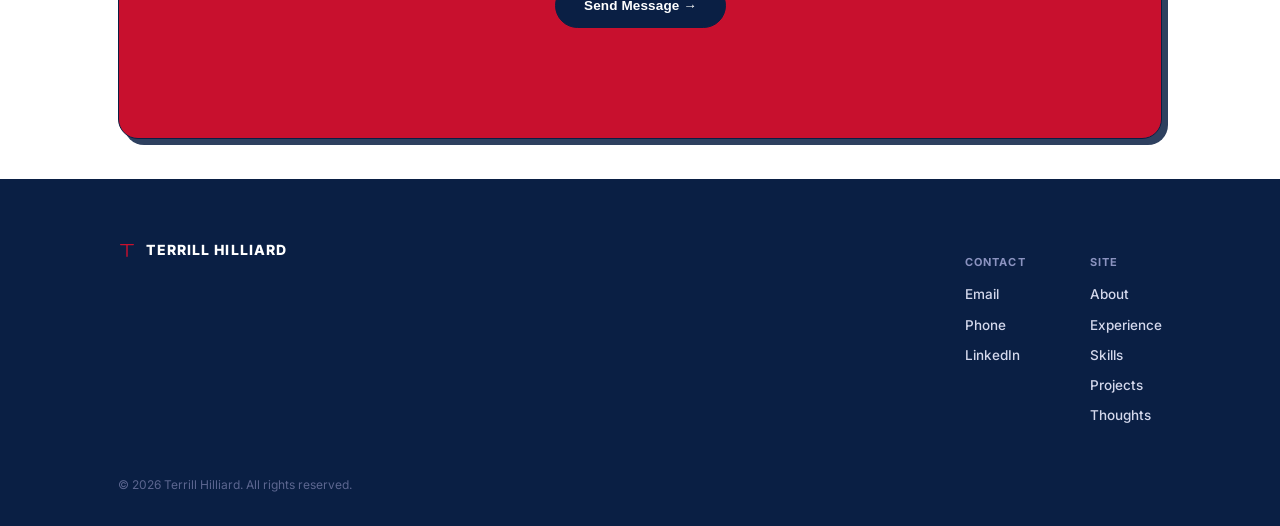
==== commit 4eafc3d9: "Add AI web apps portfolio slider to Projects section Clones the drag-to-scroll gallery from jurisai." ====
--- a/index.html
+++ b/index.html
@@ -8,7 +8,7 @@
 <link rel="icon" type="image/svg+xml" href="favicon.svg">
 <link rel="apple-touch-icon" href="favicon.svg">
 <link href="https://fonts.googleapis.com/css2?family=Archivo+Black&family=Inter:wght@400;500;600;700;800&family=JetBrains+Mono:wght@400;600&display=swap" rel="stylesheet">
-<link rel="stylesheet" href="styles.css?v=20260714">
+<link rel="stylesheet" href="styles.css?v=20260715">
 </head>
 <body>
 
@@ -295,6 +295,100 @@
     engagements, lab environments, and systems you own or have explicit permission to test &mdash;
     not for unauthorized monitoring or any malicious use.
   </p>
+
+  <div class="portfolio-block reveal">
+    <div class="portfolio-block-head">
+      <div>
+        <p class="section-eyebrow"><span class="sq"></span>JURIS AI Portfolio</p>
+        <h3 class="portfolio-block-title">AI web apps I&rsquo;ve built.</h3>
+        <p class="portfolio-block-copy">Real, live client sites shipped through JURIS AI &mdash; each with an AI agent baked in. Drag through the gallery or open any one to explore it.</p>
+      </div>
+      <div class="portfolio-nav-group">
+        <button type="button" class="portfolio-nav" id="portfolioPrev" aria-label="Previous">
+          <svg viewBox="0 0 24 24" fill="none" stroke="currentColor" stroke-width="2" stroke-linecap="round" stroke-linejoin="round" aria-hidden="true"><path d="m15 18-6-6 6-6"/></svg>
+        </button>
+        <button type="button" class="portfolio-nav" id="portfolioNext" aria-label="Next">
+          <svg viewBox="0 0 24 24" fill="none" stroke="currentColor" stroke-width="2" stroke-linecap="round" stroke-linejoin="round" aria-hidden="true"><path d="m9 18 6-6-6-6"/></svg>
+        </button>
+      </div>
+    </div>
+
+    <div class="portfolio-track" id="portfolioTrack">
+
+      <a class="portfolio-card" href="https://demo-test.base44.app/" target="_blank" rel="noopener" style="--pf-accent:#c8102e; --pf-accent-rgb:200,16,46;">
+        <div class="portfolio-chrome"><span class="portfolio-dot"></span><span class="portfolio-dot"></span><span class="portfolio-dot"></span></div>
+        <div class="portfolio-shot">
+          <img src="assets/portfolio/law.png" alt="iTICKET.LAW — front page" loading="lazy" draggable="false">
+          <span class="portfolio-view">Open live site
+            <svg viewBox="0 0 24 24" fill="none" stroke="currentColor" stroke-width="2" stroke-linecap="round" stroke-linejoin="round" aria-hidden="true"><path d="M15 3h6v6"/><path d="M10 14 21 3"/><path d="M18 13v6a2 2 0 0 1-2 2H5a2 2 0 0 1-2-2V8a2 2 0 0 1 2-2h6"/></svg>
+          </span>
+        </div>
+        <div class="portfolio-meta">
+          <div class="portfolio-meta-top">
+            <span class="portfolio-chip">Law Firm</span>
+            <svg class="portfolio-arrow" viewBox="0 0 24 24" fill="none" stroke="currentColor" stroke-width="2" stroke-linecap="round" stroke-linejoin="round" aria-hidden="true"><path d="M7 7h10v10"/><path d="M7 17 17 7"/></svg>
+          </div>
+          <h4>iTICKET.LAW</h4>
+          <p>AI-powered traffic-attorney intake &mdash; voice and SMS agents that answer, qualify, and book cases 24/7.</p>
+        </div>
+      </a>
+
+      <a class="portfolio-card" href="https://juris-ai-realestate.vercel.app/" target="_blank" rel="noopener" style="--pf-accent:#10b981; --pf-accent-rgb:16,185,129;">
+        <div class="portfolio-chrome"><span class="portfolio-dot"></span><span class="portfolio-dot"></span><span class="portfolio-dot"></span></div>
+        <div class="portfolio-shot">
+          <img src="assets/portfolio/realestate.png" alt="East Bay Realty — front page" loading="lazy" draggable="false">
+          <span class="portfolio-view">Open live site
+            <svg viewBox="0 0 24 24" fill="none" stroke="currentColor" stroke-width="2" stroke-linecap="round" stroke-linejoin="round" aria-hidden="true"><path d="M15 3h6v6"/><path d="M10 14 21 3"/><path d="M18 13v6a2 2 0 0 1-2 2H5a2 2 0 0 1-2-2V8a2 2 0 0 1 2-2h6"/></svg>
+          </span>
+        </div>
+        <div class="portfolio-meta">
+          <div class="portfolio-meta-top">
+            <span class="portfolio-chip">Real Estate</span>
+            <svg class="portfolio-arrow" viewBox="0 0 24 24" fill="none" stroke="currentColor" stroke-width="2" stroke-linecap="round" stroke-linejoin="round" aria-hidden="true"><path d="M7 7h10v10"/><path d="M7 17 17 7"/></svg>
+          </div>
+          <h4>East Bay Realty</h4>
+          <p>&ldquo;Ellie,&rdquo; an on-page AI assistant, qualifies buyers, answers questions, and books showings for the agent.</p>
+        </div>
+      </a>
+
+      <a class="portfolio-card" href="https://hoang-anh-stays.base44.app/" target="_blank" rel="noopener" style="--pf-accent:#22d3ee; --pf-accent-rgb:34,211,238;">
+        <div class="portfolio-chrome"><span class="portfolio-dot"></span><span class="portfolio-dot"></span><span class="portfolio-dot"></span></div>
+        <div class="portfolio-shot">
+          <img src="assets/portfolio/hospitality.png" alt="Hoàng Anh Apartment — front page" loading="lazy" draggable="false">
+          <span class="portfolio-view">Open live site
+            <svg viewBox="0 0 24 24" fill="none" stroke="currentColor" stroke-width="2" stroke-linecap="round" stroke-linejoin="round" aria-hidden="true"><path d="M15 3h6v6"/><path d="M10 14 21 3"/><path d="M18 13v6a2 2 0 0 1-2 2H5a2 2 0 0 1-2-2V8a2 2 0 0 1 2-2h6"/></svg>
+          </span>
+        </div>
+        <div class="portfolio-meta">
+          <div class="portfolio-meta-top">
+            <span class="portfolio-chip">Hospitality</span>
+            <svg class="portfolio-arrow" viewBox="0 0 24 24" fill="none" stroke="currentColor" stroke-width="2" stroke-linecap="round" stroke-linejoin="round" aria-hidden="true"><path d="M7 7h10v10"/><path d="M7 17 17 7"/></svg>
+          </div>
+          <h4>Hoàng Anh Apartment</h4>
+          <p>A serviced-apartment site in Đà Nẵng with AI booking, a multilingual concierge, and instant availability.</p>
+        </div>
+      </a>
+
+      <a class="portfolio-card" href="https://limenako-sacred-glow.base44.app/" target="_blank" rel="noopener" style="--pf-accent:#a855f7; --pf-accent-rgb:168,85,247;">
+        <div class="portfolio-chrome"><span class="portfolio-dot"></span><span class="portfolio-dot"></span><span class="portfolio-dot"></span></div>
+        <div class="portfolio-shot">
+          <img src="assets/portfolio/ecommerce.png" alt="Simply Sacred — front page" loading="lazy" draggable="false">
+          <span class="portfolio-view">Open live site
+            <svg viewBox="0 0 24 24" fill="none" stroke="currentColor" stroke-width="2" stroke-linecap="round" stroke-linejoin="round" aria-hidden="true"><path d="M15 3h6v6"/><path d="M10 14 21 3"/><path d="M18 13v6a2 2 0 0 1-2 2H5a2 2 0 0 1-2-2V8a2 2 0 0 1 2-2h6"/></svg>
+          </span>
+        </div>
+        <div class="portfolio-meta">
+          <div class="portfolio-meta-top">
+            <span class="portfolio-chip">E-commerce</span>
+            <svg class="portfolio-arrow" viewBox="0 0 24 24" fill="none" stroke="currentColor" stroke-width="2" stroke-linecap="round" stroke-linejoin="round" aria-hidden="true"><path d="M7 7h10v10"/><path d="M7 17 17 7"/></svg>
+          </div>
+          <h4>Simply Sacred</h4>
+          <p>A skincare storefront with an AI shopping concierge that recommends rituals and guides checkout.</p>
+        </div>
+      </a>
+
+    </div>
+  </div>
 </section>
 
 <!-- EXPERIENCE -->
@@ -521,8 +615,8 @@
   <p class="footer-copy">&copy; 2026 Terrill Hilliard. All rights reserved.</p>
 </footer>
 
-<script src="fx.js?v=20260714"></script>
-<script src="script.js?v=20260714"></script>
-<script src="voice-agent.js?v=20260714"></script>
+<script src="fx.js?v=20260715"></script>
+<script src="script.js?v=20260715"></script>
+<script src="voice-agent.js?v=20260715"></script>
 </body>
 </html>
--- a/styles.css
+++ b/styles.css
@@ -940,6 +940,143 @@
 }
 .project-disclaimer strong{ color: var(--ink); font-weight: 700; }
 
+/* Portfolio slider — AI web apps built through JURIS AI */
+.portfolio-block{ margin-top: 56px; }
+.portfolio-block-head{
+  display: flex;
+  align-items: flex-end;
+  justify-content: space-between;
+  gap: 24px;
+  flex-wrap: wrap;
+}
+.portfolio-block-title{
+  font-size: clamp(22px, 3vw, 28px);
+  font-weight: 800;
+  letter-spacing: -0.01em;
+  margin-top: 2px;
+}
+.portfolio-block-copy{
+  margin-top: 10px;
+  max-width: 460px;
+  font-size: 14px;
+  line-height: 1.6;
+  color: var(--ink-dim);
+}
+.portfolio-nav-group{ display: flex; gap: 10px; flex-shrink: 0; }
+.portfolio-nav{
+  width: 42px; height: 42px;
+  border-radius: 50%;
+  display: flex;
+  align-items: center;
+  justify-content: center;
+  border: 1.5px solid var(--ink);
+  background: #fff;
+  color: var(--ink);
+  cursor: pointer;
+  transition: background 0.2s ease, color 0.2s ease, transform 0.2s ease, opacity 0.2s ease;
+}
+.portfolio-nav svg{ width: 18px; height: 18px; }
+.portfolio-nav:hover:not(:disabled){ background: var(--ink); color: #fff; transform: translateY(-2px); }
+.portfolio-nav:active:not(:disabled){ transform: translateY(0); }
+.portfolio-nav:disabled{ opacity: 0.32; cursor: default; }
+
+.portfolio-track{
+  margin-top: 28px;
+  display: flex;
+  gap: 20px;
+  overflow-x: auto;
+  scroll-snap-type: x mandatory;
+  scrollbar-width: none;
+  padding: 6px 2px 14px;
+  cursor: grab;
+}
+.portfolio-track::-webkit-scrollbar{ display: none; }
+.portfolio-track.dragging{ cursor: grabbing; scroll-snap-type: none; }
+.portfolio-track.dragging img{ pointer-events: none; }
+
+.portfolio-card{
+  flex: 0 0 auto;
+  width: min(84vw, 360px);
+  scroll-snap-align: start;
+  text-decoration: none;
+  background: #fff;
+  border: 1.5px solid var(--ink);
+  border-radius: var(--radius-lg);
+  overflow: hidden;
+  box-shadow: 4px 4px 0 rgba(10,31,68,0.08);
+  transition: transform 0.28s cubic-bezier(0.2,0.8,0.2,1), box-shadow 0.28s ease, border-color 0.28s ease;
+}
+.portfolio-card:hover{
+  transform: translateY(-6px);
+  border-color: var(--pf-accent, var(--accent));
+  box-shadow: 0 20px 40px -20px rgba(10,31,68,0.35), 6px 6px 0 var(--pf-accent, var(--accent));
+}
+.portfolio-chrome{
+  display: flex;
+  align-items: center;
+  gap: 6px;
+  padding: 10px 14px;
+  background: var(--bg-alt);
+  border-bottom: 1.5px solid var(--line);
+}
+.portfolio-dot{ width: 9px; height: 9px; border-radius: 50%; flex-shrink: 0; }
+.portfolio-dot:nth-child(1){ background: #ff5f57; }
+.portfolio-dot:nth-child(2){ background: #febc2e; }
+.portfolio-dot:nth-child(3){ background: #28c840; }
+.portfolio-shot{ position: relative; aspect-ratio: 16 / 10; overflow: hidden; background: var(--bg-alt); }
+.portfolio-shot img{
+  width: 100%; height: 100%;
+  object-fit: cover;
+  object-position: center top;
+  display: block;
+  user-select: none;
+  transition: transform 0.5s cubic-bezier(0.2,0.8,0.2,1);
+}
+.portfolio-card:hover .portfolio-shot img{ transform: scale(1.05); }
+.portfolio-view{
+  position: absolute;
+  left: 50%;
+  bottom: 14px;
+  transform: translate(-50%, 12px);
+  display: inline-flex;
+  align-items: center;
+  gap: 6px;
+  padding: 9px 16px;
+  border-radius: var(--radius-sm);
+  font-size: 12px;
+  font-weight: 700;
+  color: #fff;
+  background: var(--pf-accent, var(--accent));
+  box-shadow: 0 12px 26px -8px rgba(10,31,68,0.5);
+  opacity: 0;
+  transition: opacity 0.25s ease, transform 0.25s ease;
+  white-space: nowrap;
+}
+.portfolio-view svg{ width: 13px; height: 13px; }
+.portfolio-card:hover .portfolio-view{ opacity: 1; transform: translate(-50%, 0); }
+.portfolio-meta{ padding: 16px 18px 20px; }
+.portfolio-meta-top{ display: flex; align-items: center; justify-content: space-between; gap: 10px; margin-bottom: 8px; }
+.portfolio-chip{
+  font-family: "JetBrains Mono", monospace;
+  font-size: 10px;
+  font-weight: 700;
+  letter-spacing: 0.06em;
+  text-transform: uppercase;
+  color: var(--pf-accent, var(--accent));
+  background: rgba(var(--pf-accent-rgb, 200,16,46), 0.12);
+  border: 1px solid rgba(var(--pf-accent-rgb, 200,16,46), 0.35);
+  padding: 3px 10px;
+  border-radius: var(--radius-sm);
+}
+.portfolio-arrow{ width: 16px; height: 16px; color: var(--ink-faint); transition: transform 0.25s ease, color 0.25s ease; }
+.portfolio-card:hover .portfolio-arrow{ color: var(--pf-accent, var(--accent)); transform: translate(2px,-2px); }
+.portfolio-meta h4{ margin-top: 2px; font-size: 16px; font-weight: 800; color: var(--ink); }
+.portfolio-meta p{ margin-top: 6px; font-size: 13px; line-height: 1.55; color: var(--ink-dim); }
+
+@media (max-width: 560px){
+  .portfolio-block-head{ align-items: flex-start; }
+}
+
 @media (max-width: 780px){
   .project-card{ grid-template-columns: 1fr; gap: 20px; }
 }
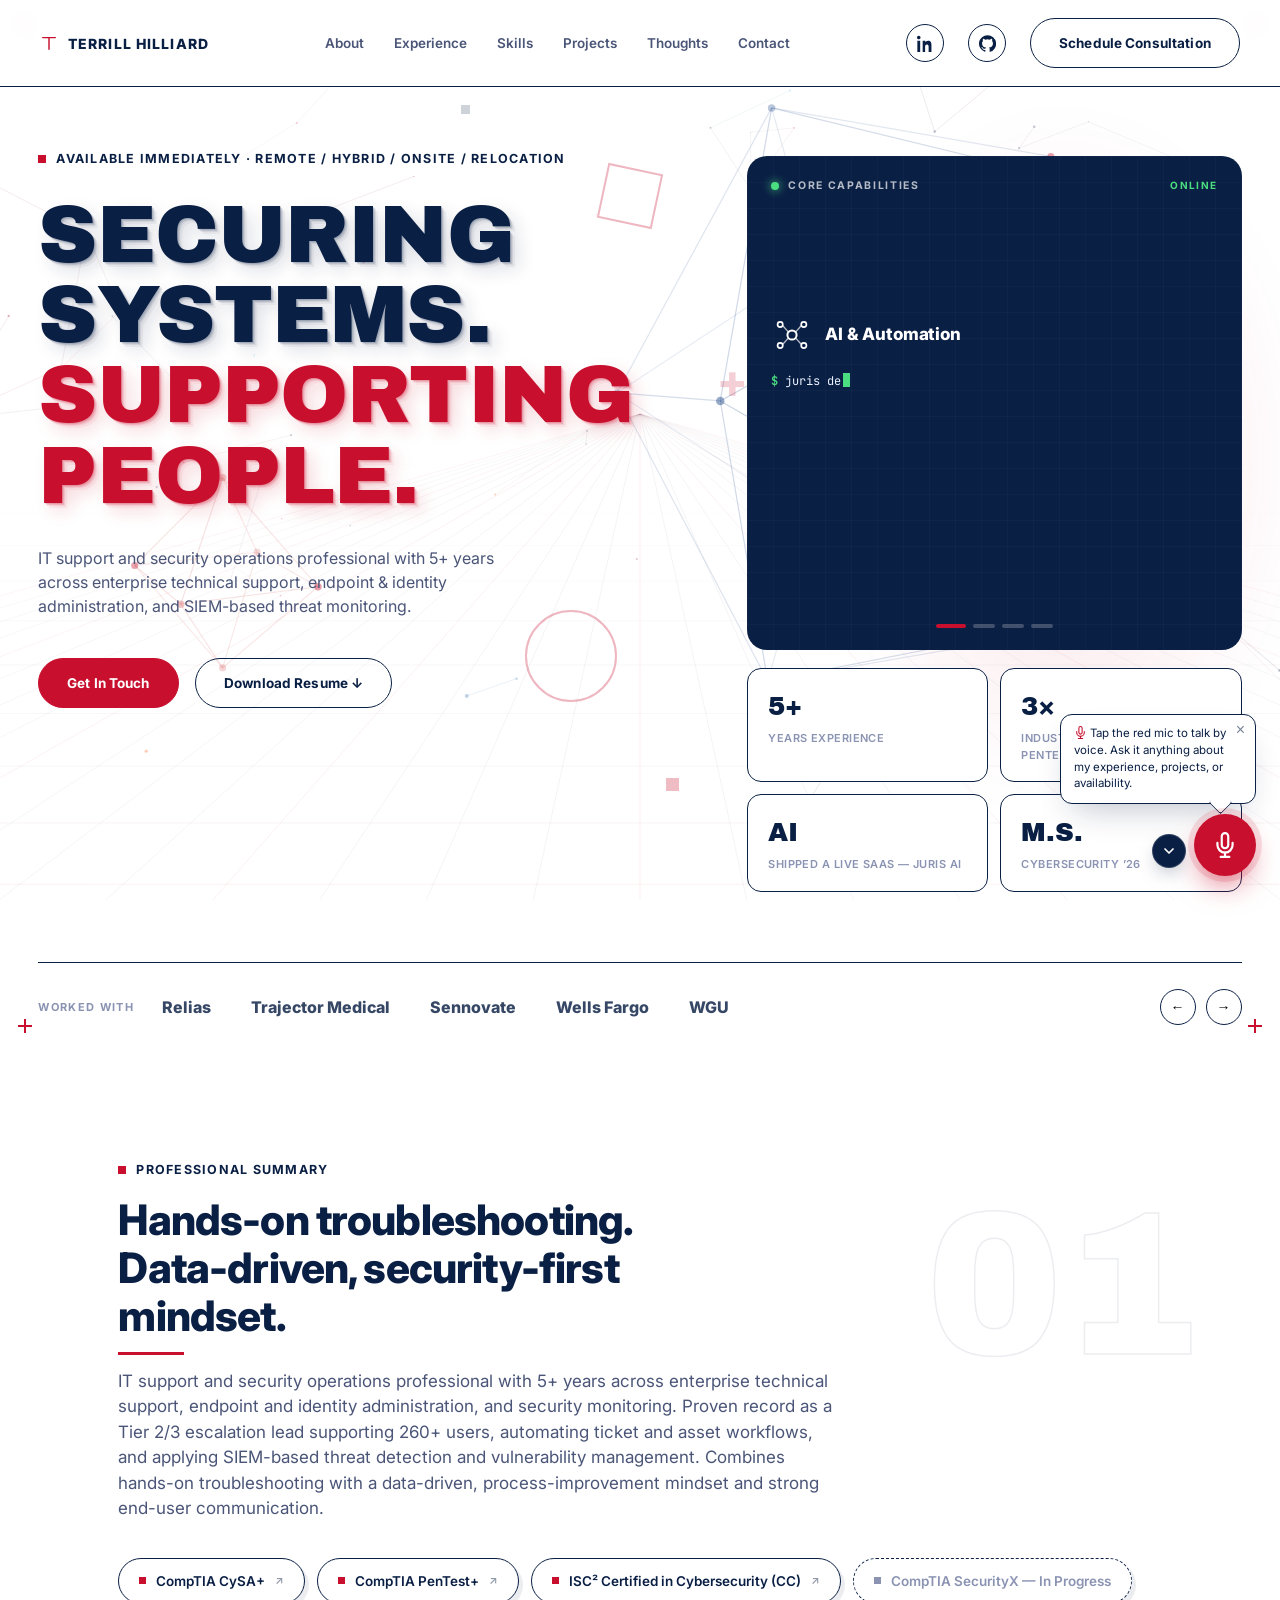
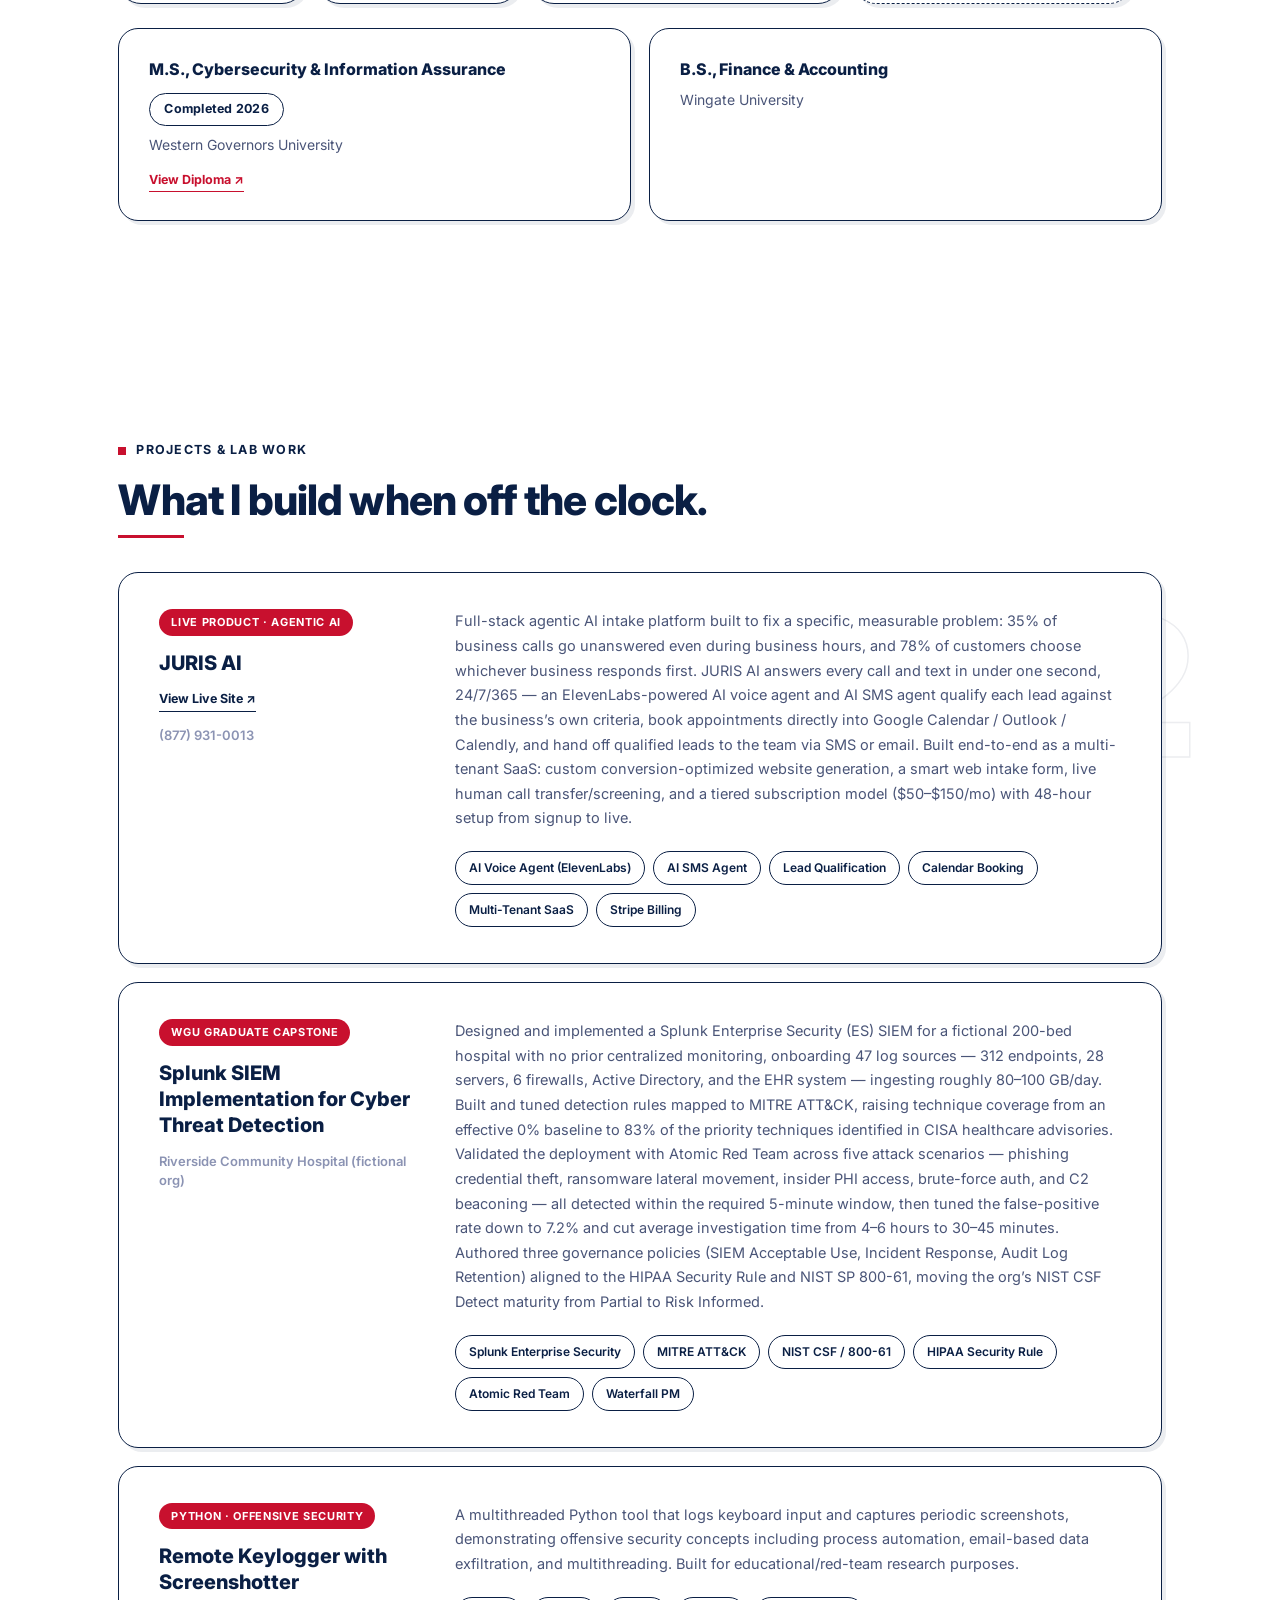
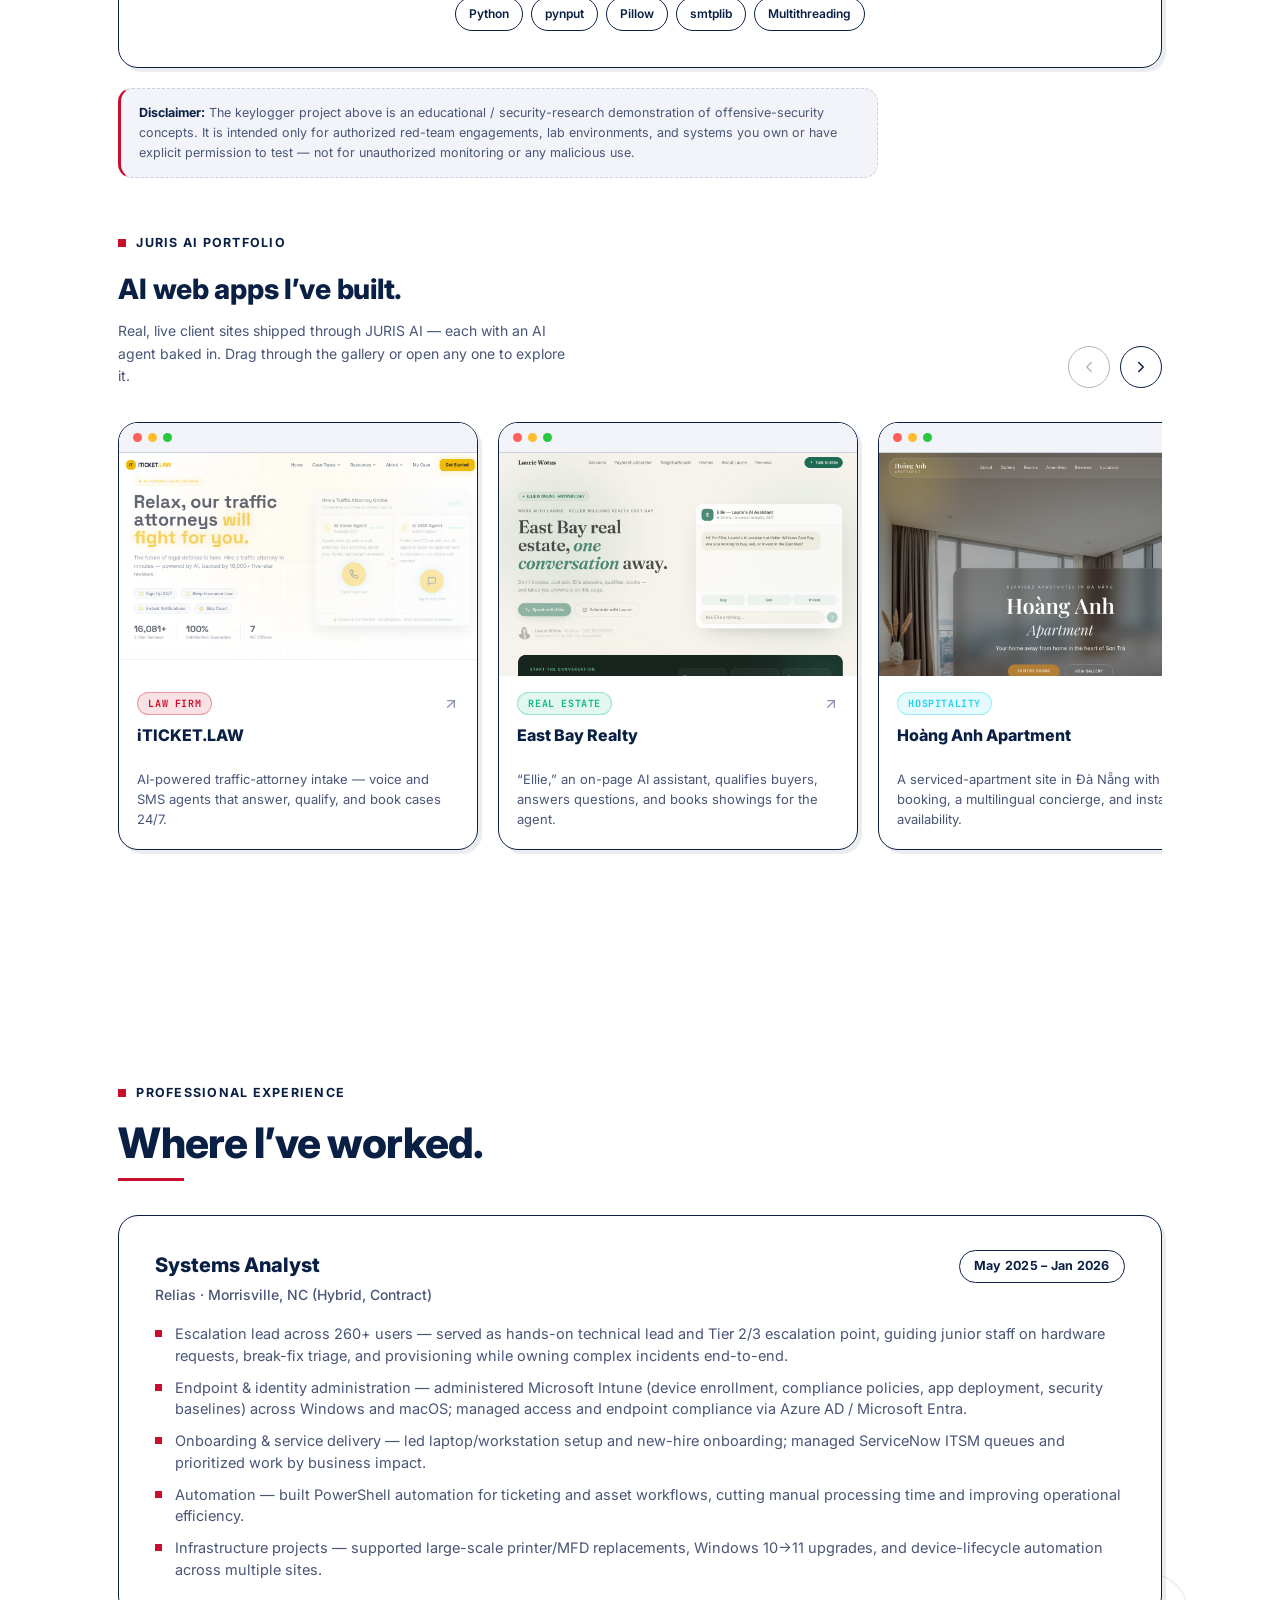
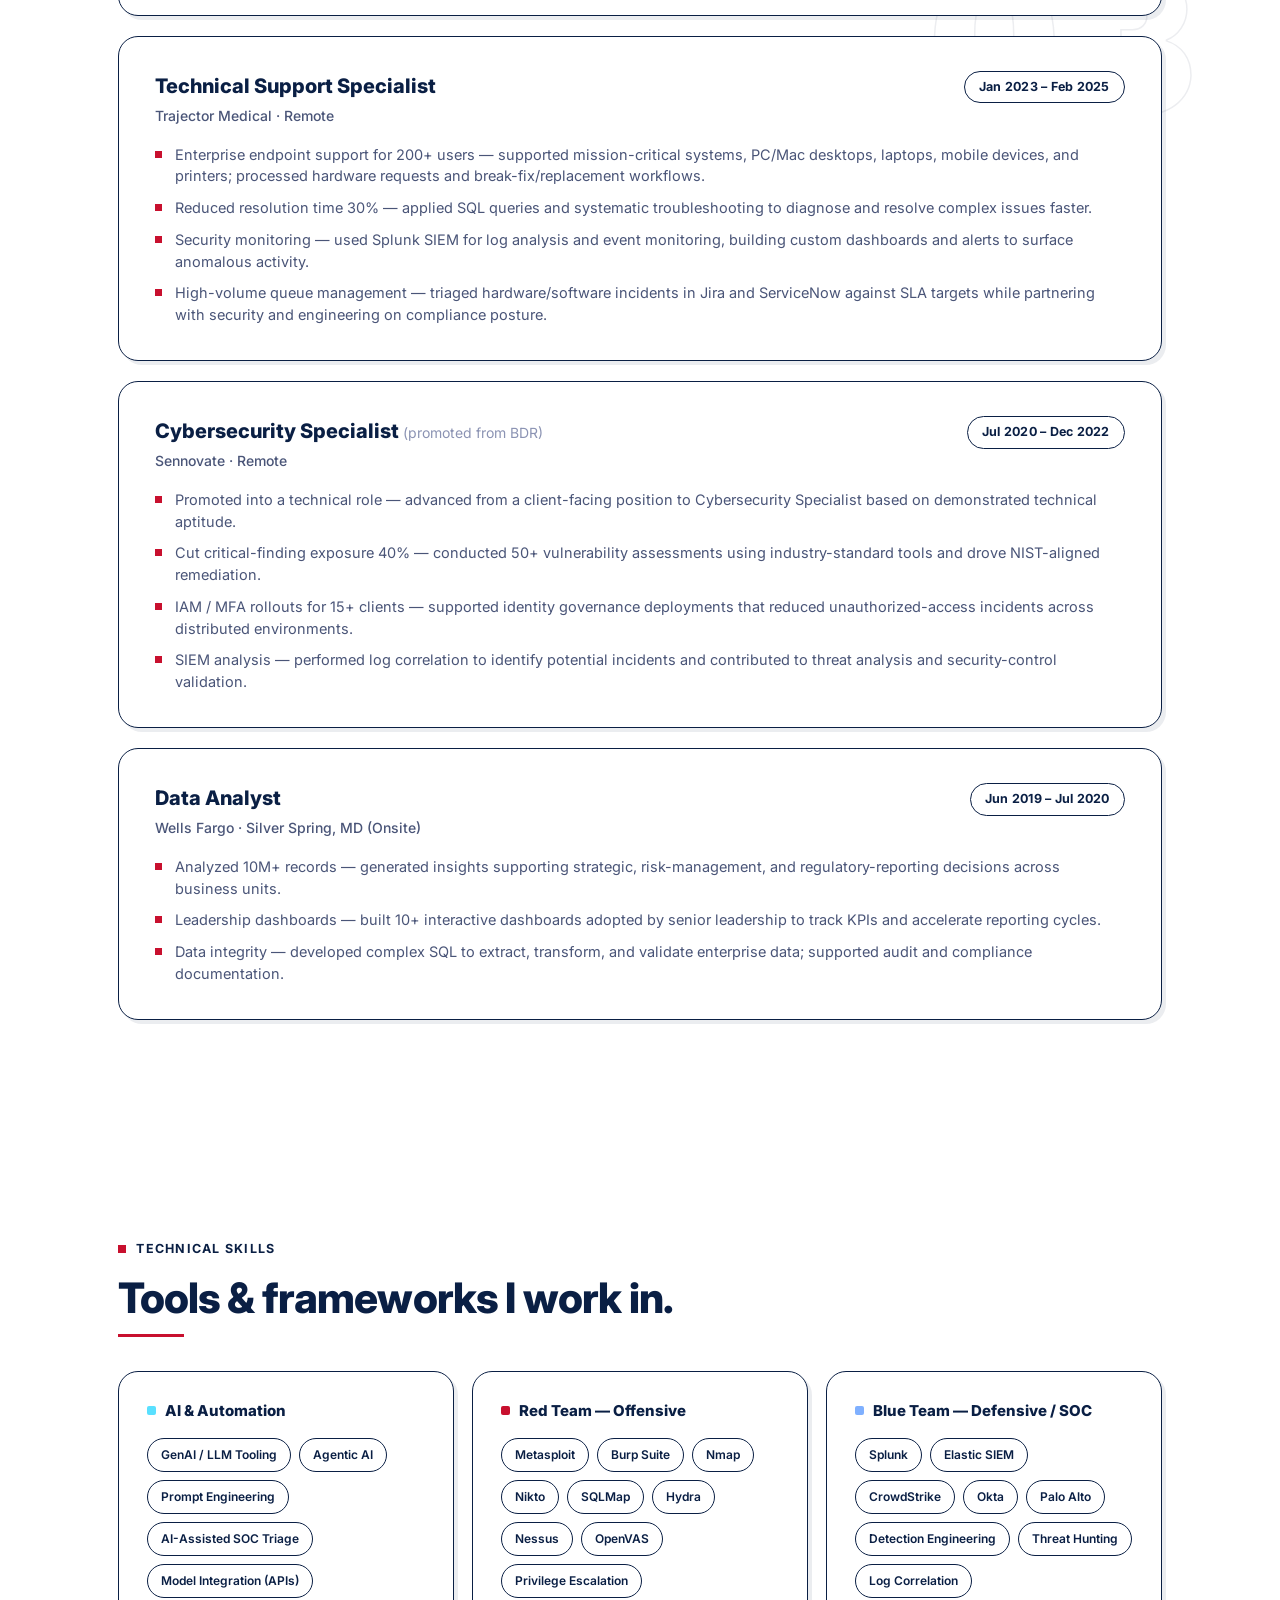
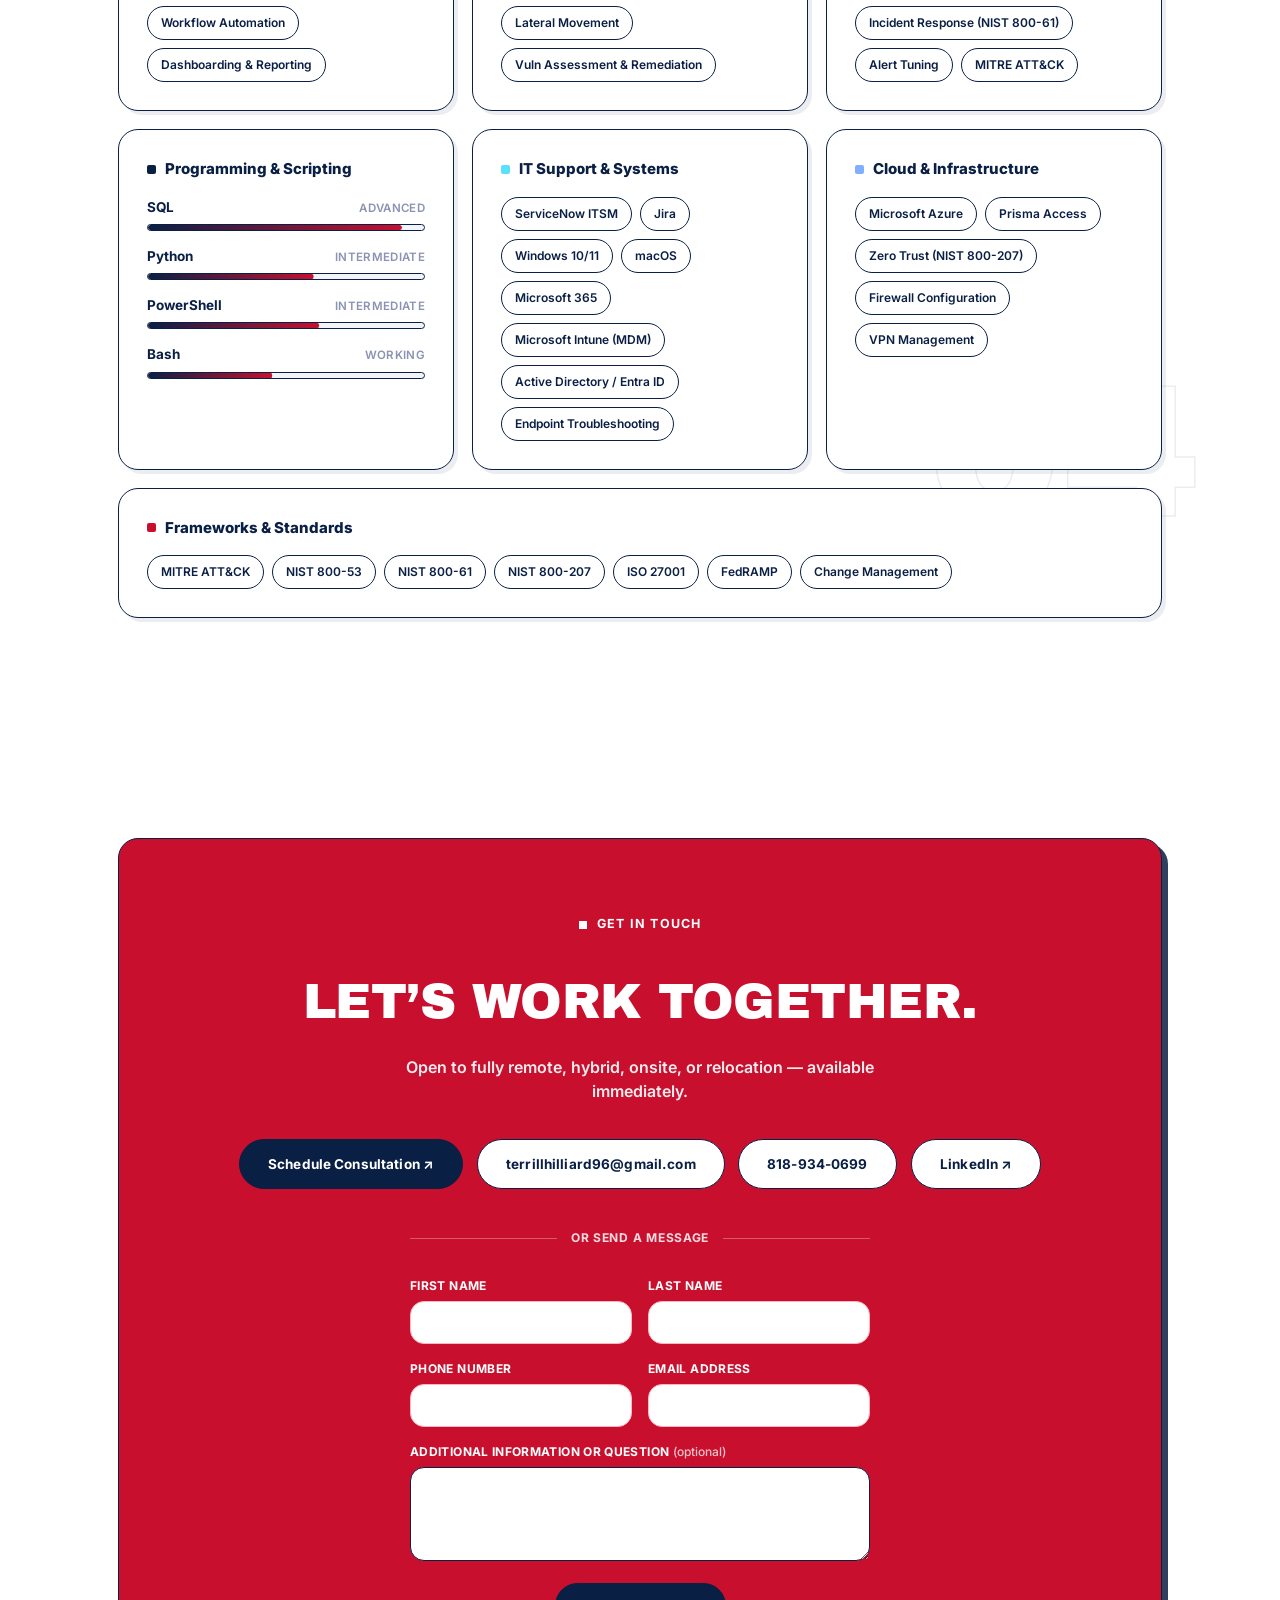
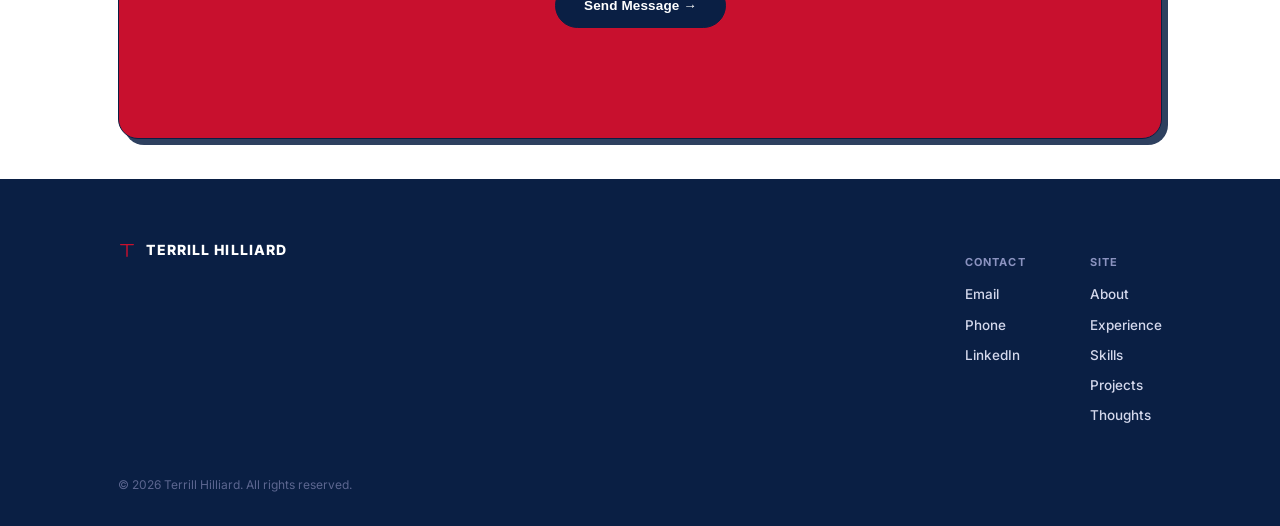
==== commit 487390c2: "Add Non Boutique Spa to the AI web apps portfolio Fifth portfolio card for non-boutique-spa.vercel.a" ====
--- a/index.html
+++ b/index.html
@@ -387,6 +387,24 @@
         </div>
       </a>
 
+      <a class="portfolio-card" href="https://non-boutique-spa.vercel.app/" target="_blank" rel="noopener" style="--pf-accent:#d4a24a; --pf-accent-rgb:212,162,74;">
+        <div class="portfolio-chrome"><span class="portfolio-dot"></span><span class="portfolio-dot"></span><span class="portfolio-dot"></span></div>
+        <div class="portfolio-shot">
+          <img src="assets/portfolio/spa.jpg" alt="Nón Boutique Spa — front page" loading="lazy" draggable="false">
+          <span class="portfolio-view">Open live site
+            <svg viewBox="0 0 24 24" fill="none" stroke="currentColor" stroke-width="2" stroke-linecap="round" stroke-linejoin="round" aria-hidden="true"><path d="M15 3h6v6"/><path d="M10 14 21 3"/><path d="M18 13v6a2 2 0 0 1-2 2H5a2 2 0 0 1-2-2V8a2 2 0 0 1 2-2h6"/></svg>
+          </span>
+        </div>
+        <div class="portfolio-meta">
+          <div class="portfolio-meta-top">
+            <span class="portfolio-chip">Wellness &amp; Spa</span>
+            <svg class="portfolio-arrow" viewBox="0 0 24 24" fill="none" stroke="currentColor" stroke-width="2" stroke-linecap="round" stroke-linejoin="round" aria-hidden="true"><path d="M7 7h10v10"/><path d="M7 17 17 7"/></svg>
+          </div>
+          <h4>Nón Boutique Spa</h4>
+          <p>A Đà Nẵng spa site with &ldquo;Nón Assistant&rdquo; &mdash; a bilingual AI voice &amp; chat concierge for services, pricing, and bookings.</p>
+        </div>
+      </a>
+
     </div>
   </div>
 </section>
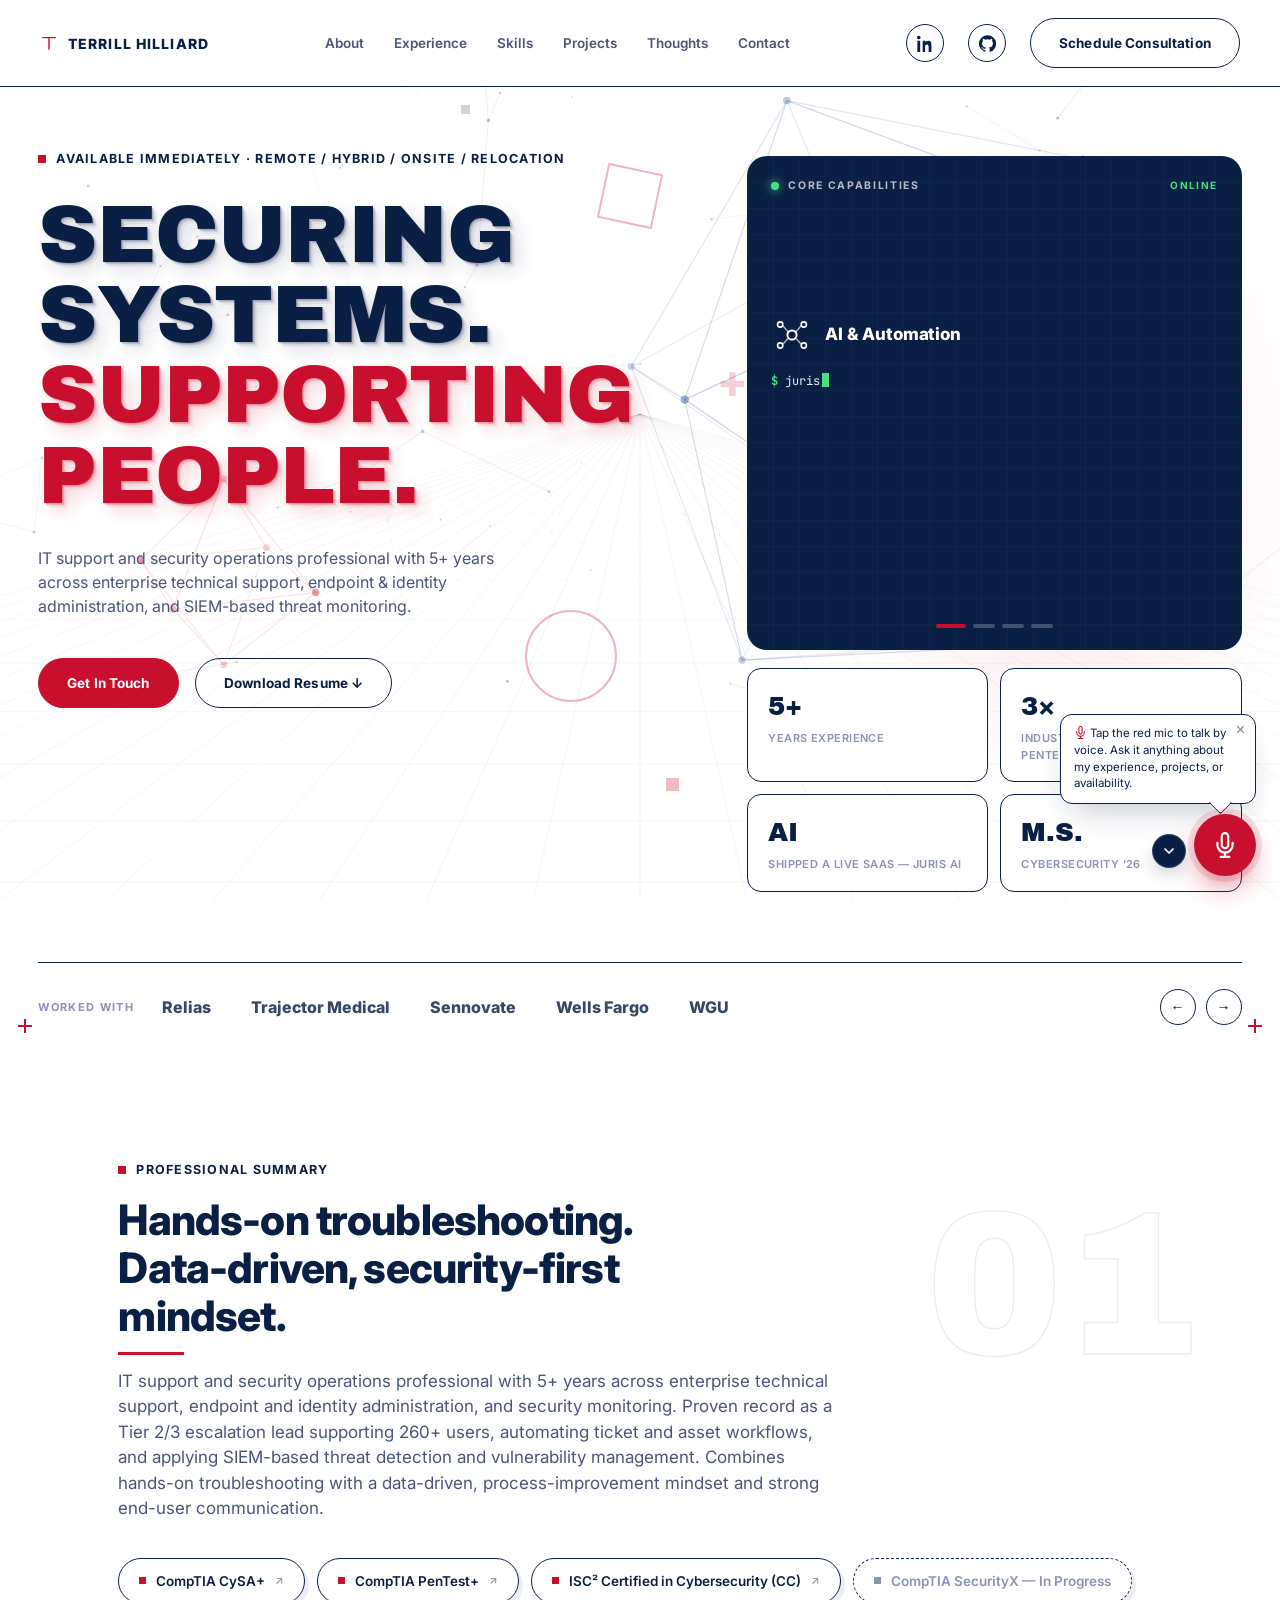
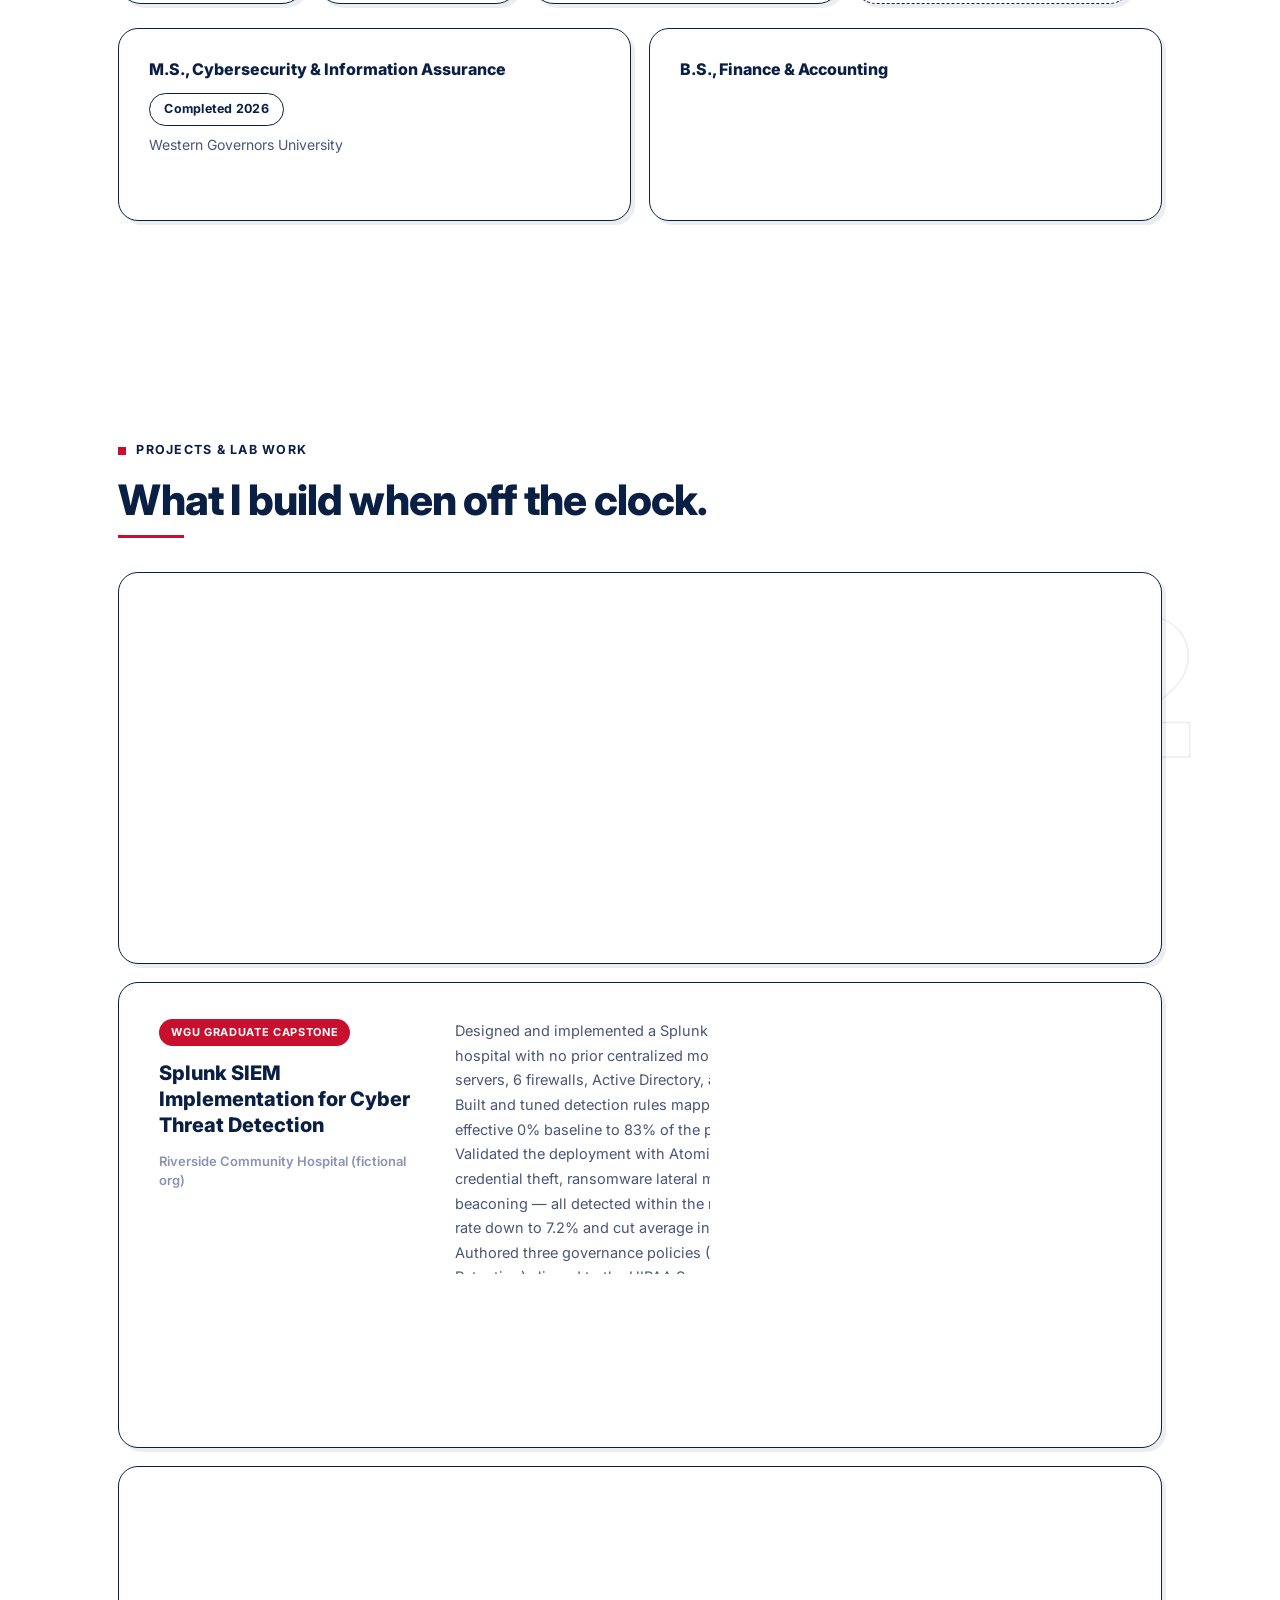
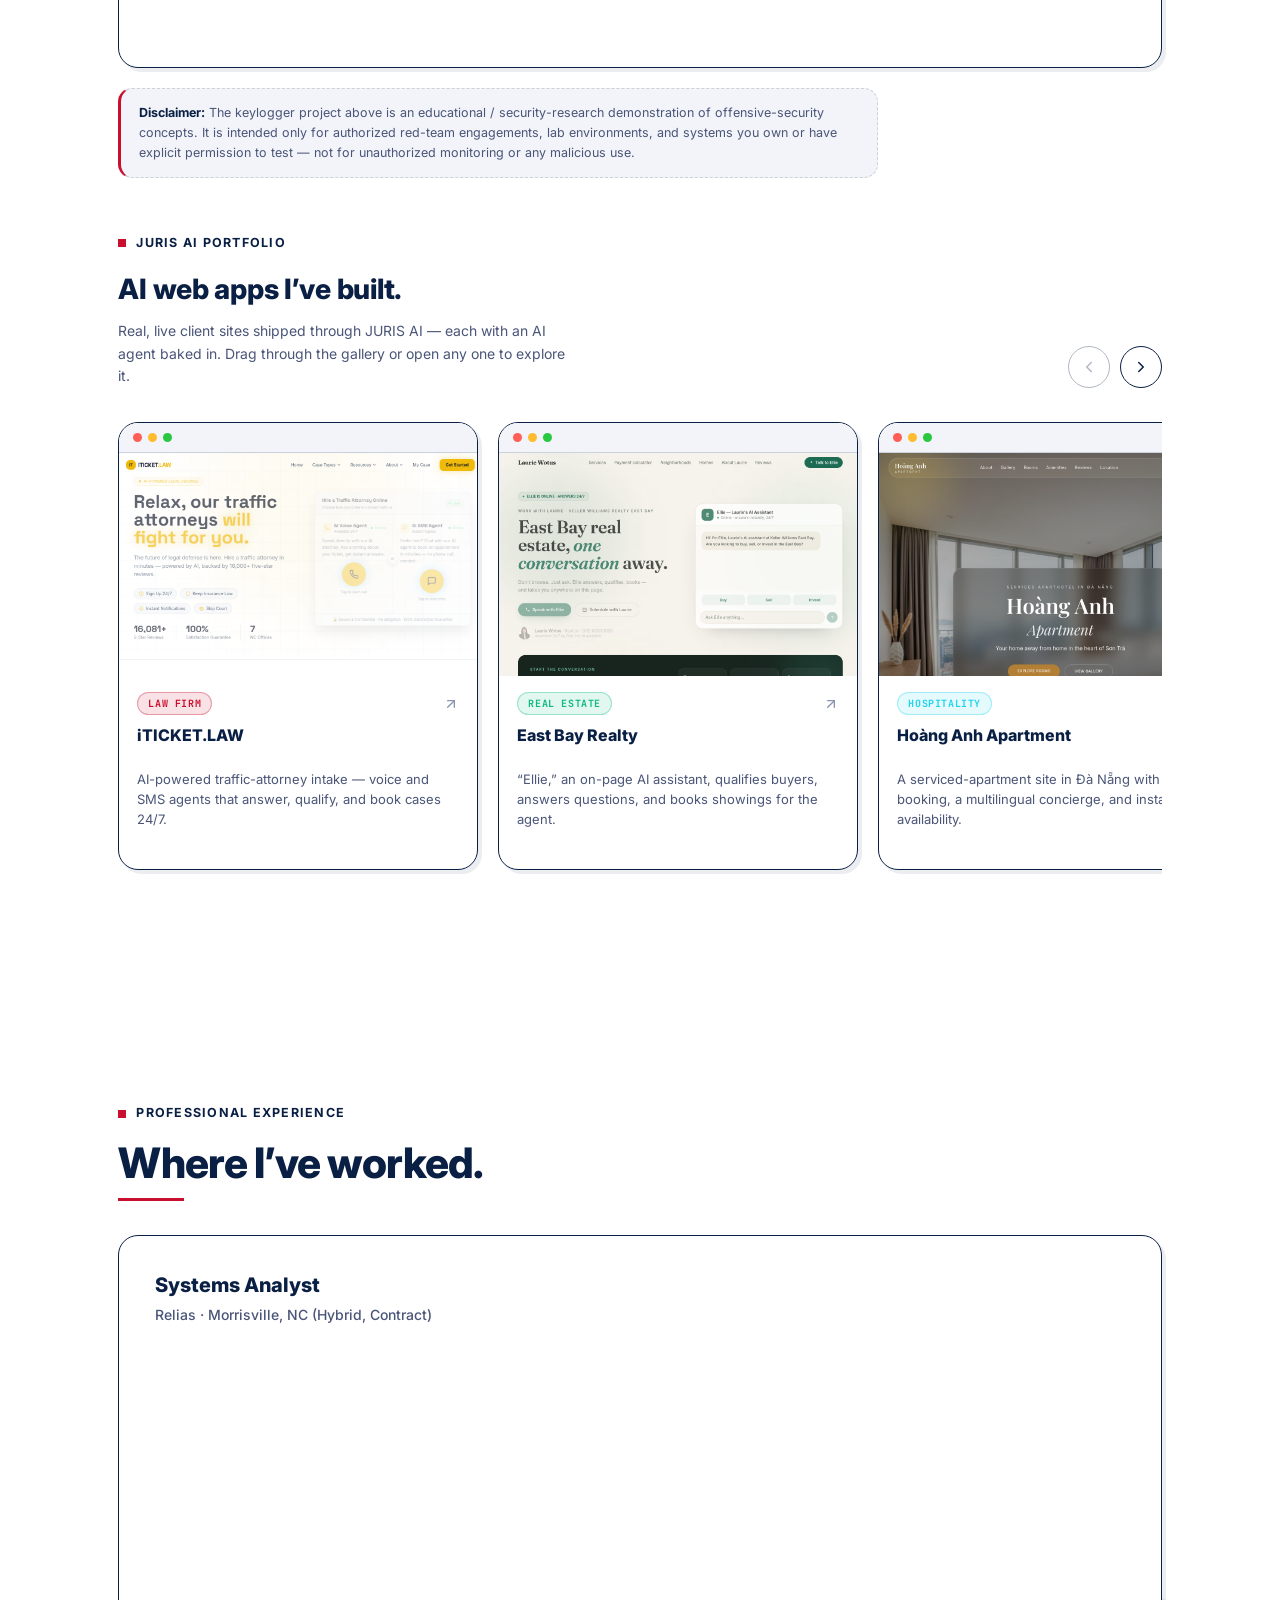
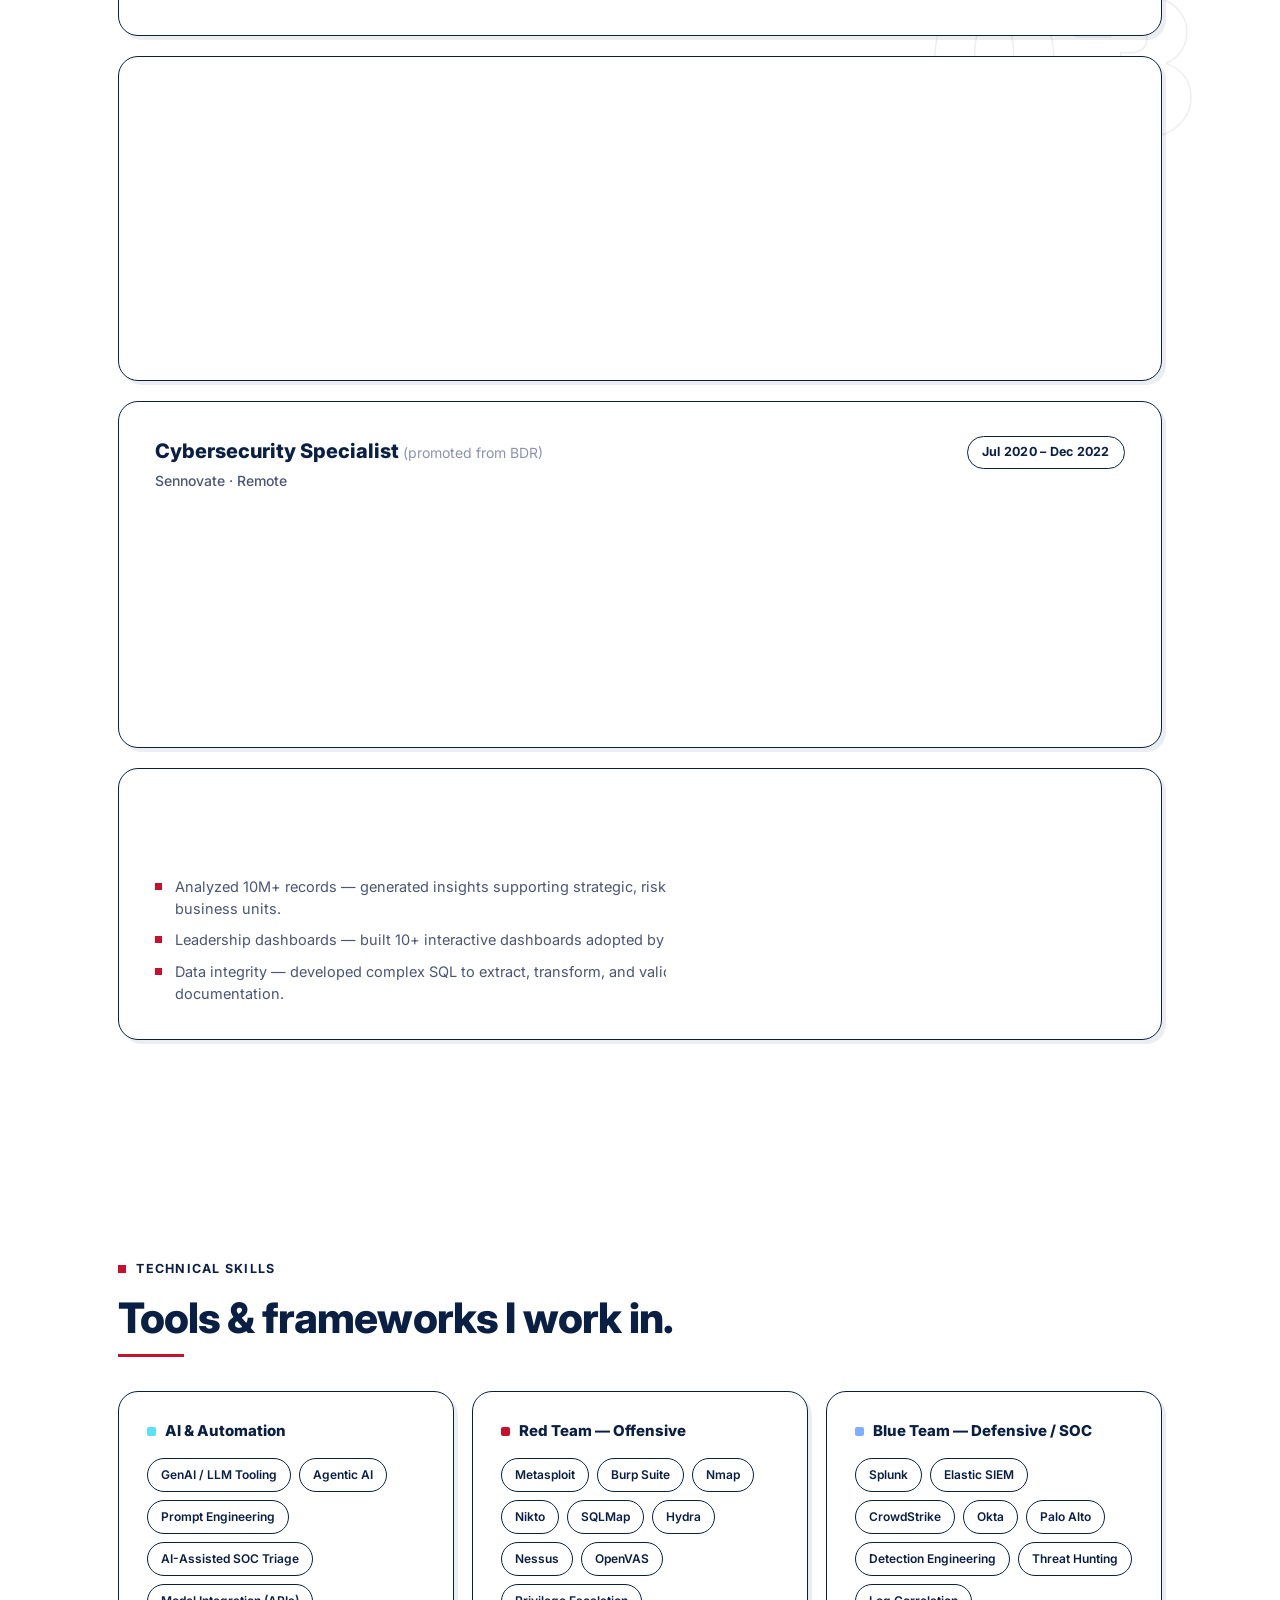
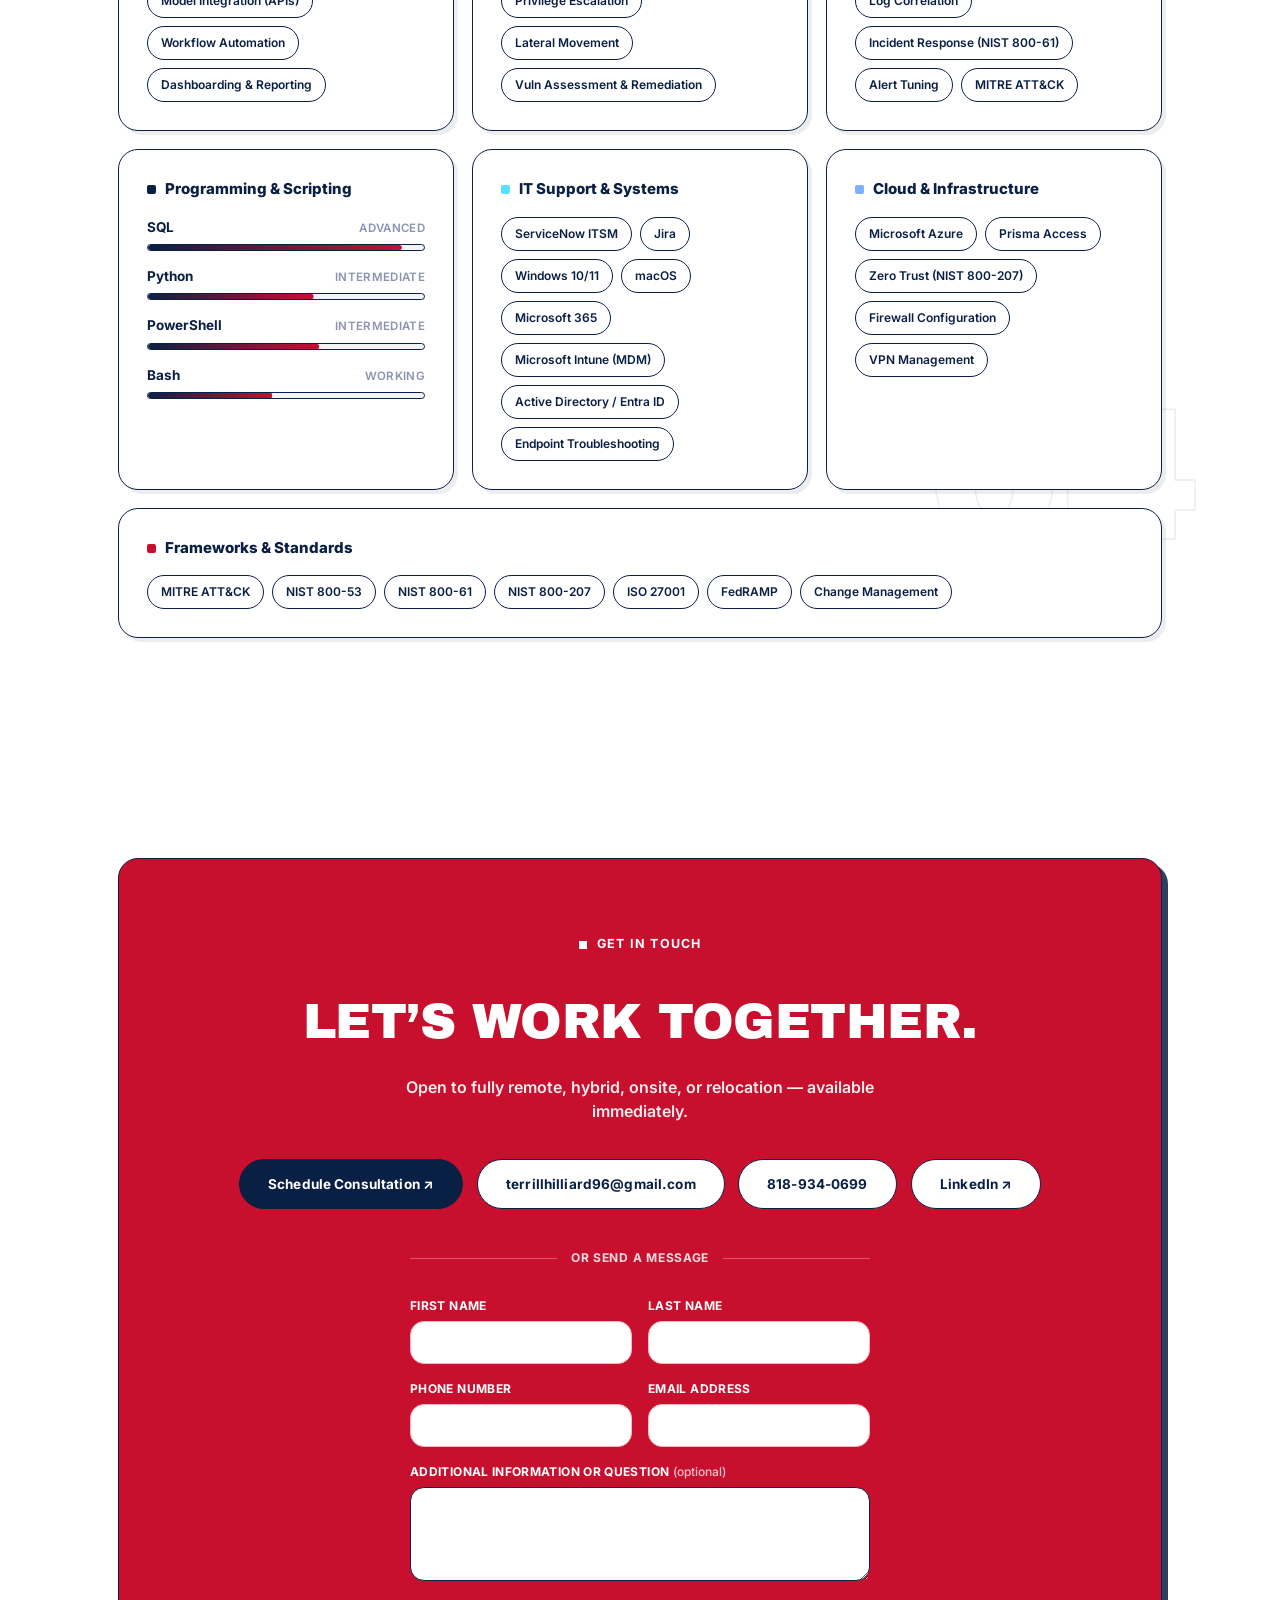
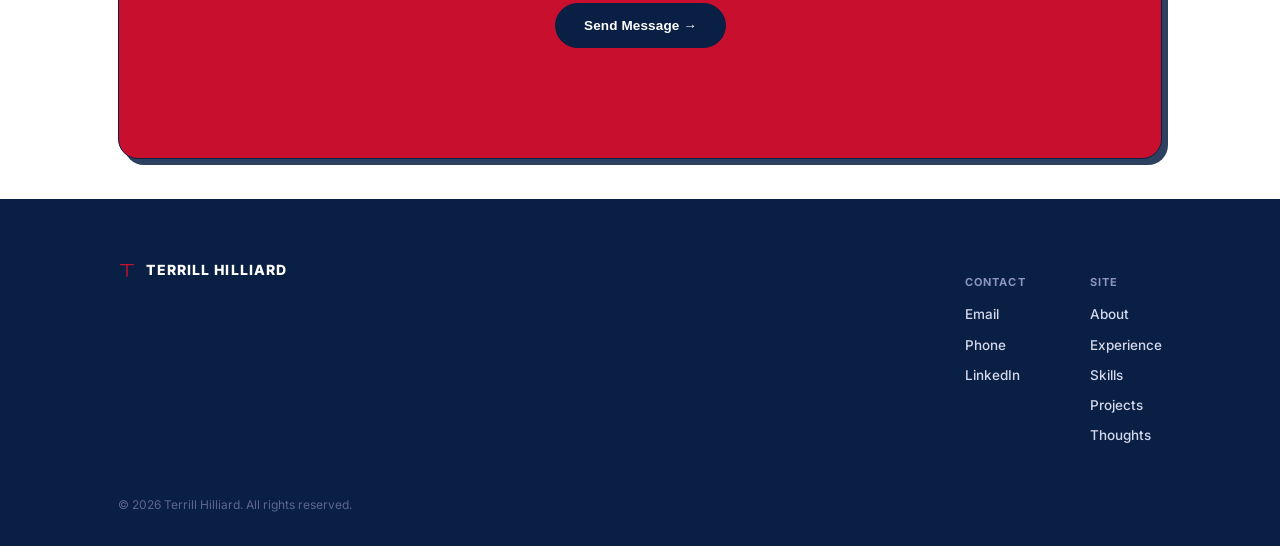
==== commit 664f2430: "Add Hustleman Capital to the AI web apps portfolio Sixth portfolio card for hustleman-capital-landin" ====
--- a/index.html
+++ b/index.html
@@ -405,6 +405,24 @@
         </div>
       </a>
 
+      <a class="portfolio-card" href="https://hustleman-capital-landing.vercel.app/" target="_blank" rel="noopener" style="--pf-accent:#f59e0b; --pf-accent-rgb:245,158,11;">
+        <div class="portfolio-chrome"><span class="portfolio-dot"></span><span class="portfolio-dot"></span><span class="portfolio-dot"></span></div>
+        <div class="portfolio-shot">
+          <img src="assets/portfolio/hustleman.jpg" alt="Hustleman Capital — front page" loading="lazy" draggable="false">
+          <span class="portfolio-view">Open live site
+            <svg viewBox="0 0 24 24" fill="none" stroke="currentColor" stroke-width="2" stroke-linecap="round" stroke-linejoin="round" aria-hidden="true"><path d="M15 3h6v6"/><path d="M10 14 21 3"/><path d="M18 13v6a2 2 0 0 1-2 2H5a2 2 0 0 1-2-2V8a2 2 0 0 1 2-2h6"/></svg>
+          </span>
+        </div>
+        <div class="portfolio-meta">
+          <div class="portfolio-meta-top">
+            <span class="portfolio-chip">Membership SaaS</span>
+            <svg class="portfolio-arrow" viewBox="0 0 24 24" fill="none" stroke="currentColor" stroke-width="2" stroke-linecap="round" stroke-linejoin="round" aria-hidden="true"><path d="M7 7h10v10"/><path d="M7 17 17 7"/></svg>
+          </div>
+          <h4>Hustleman Capital</h4>
+          <p>An AI sports picks, credit education, and investment-research membership platform, with &ldquo;Hustleman Assistant&rdquo; answering questions and routing leads.</p>
+        </div>
+      </a>
+
     </div>
   </div>
 </section>
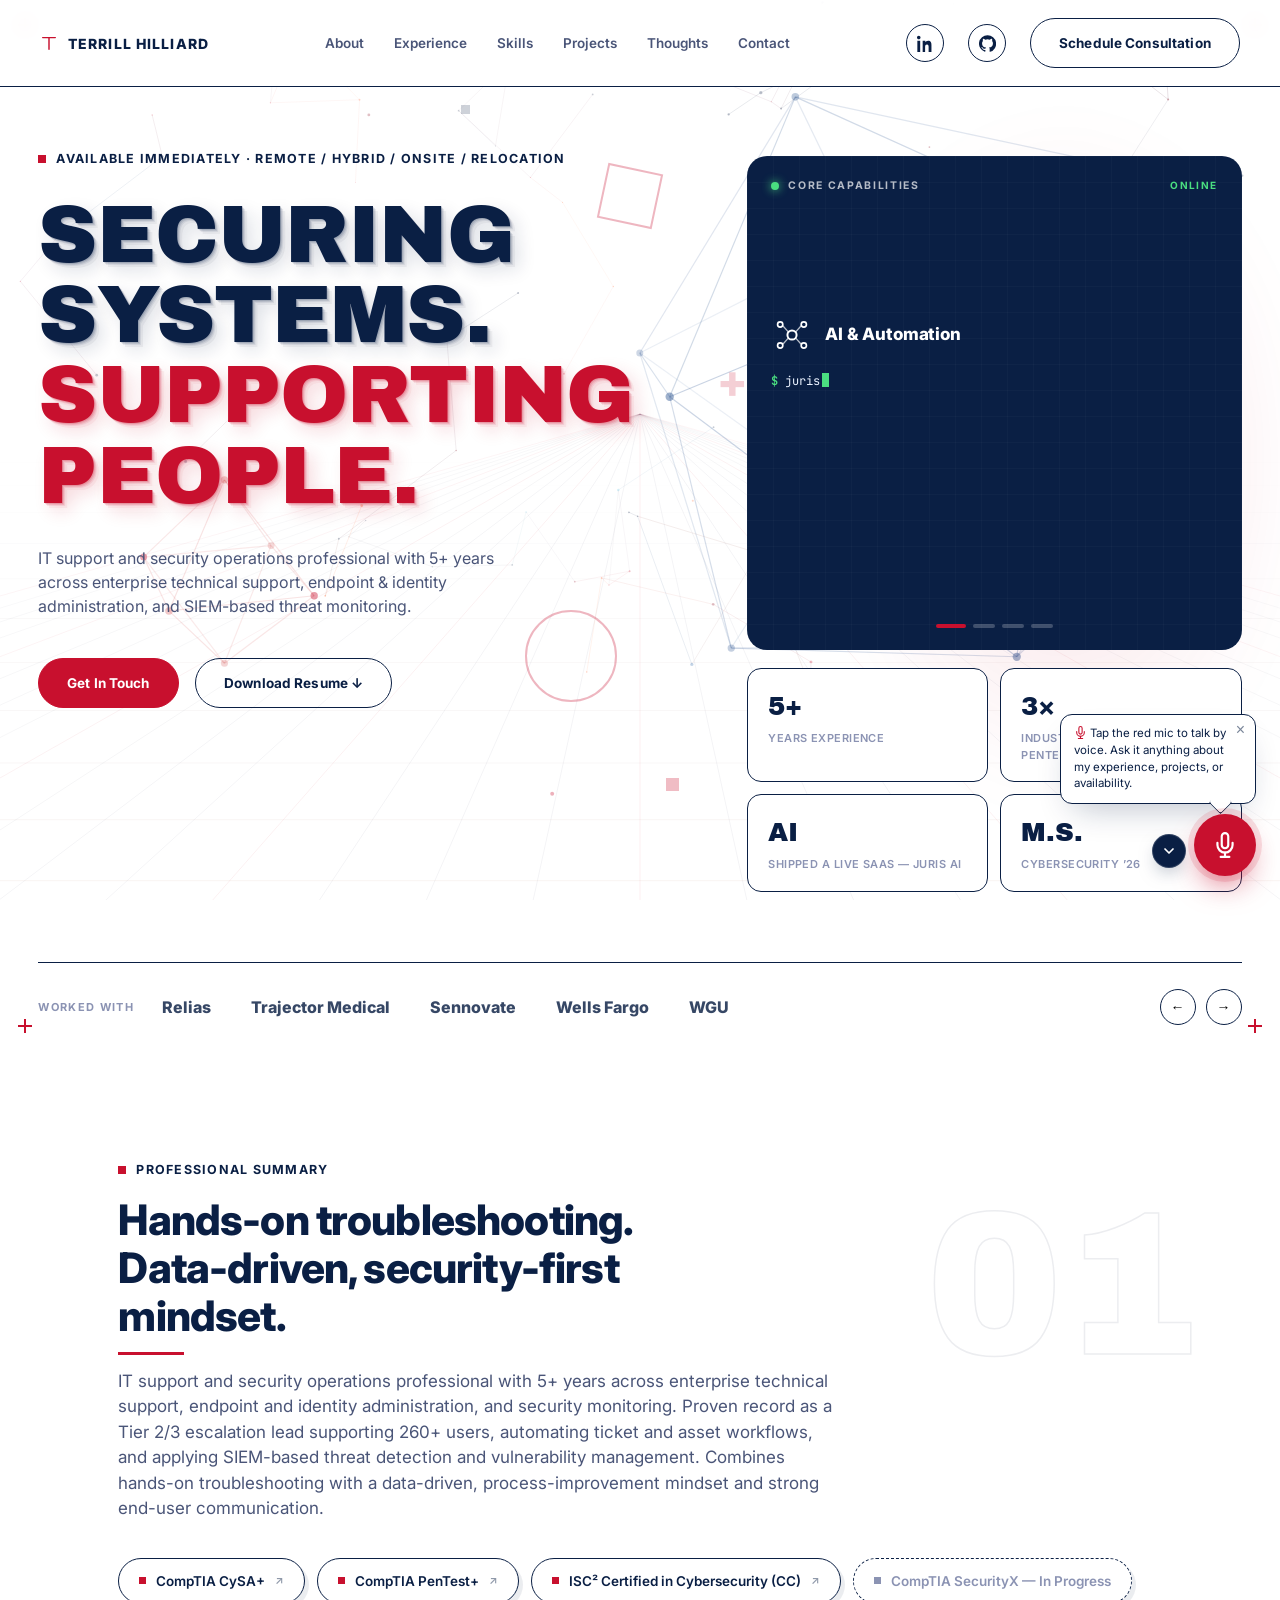
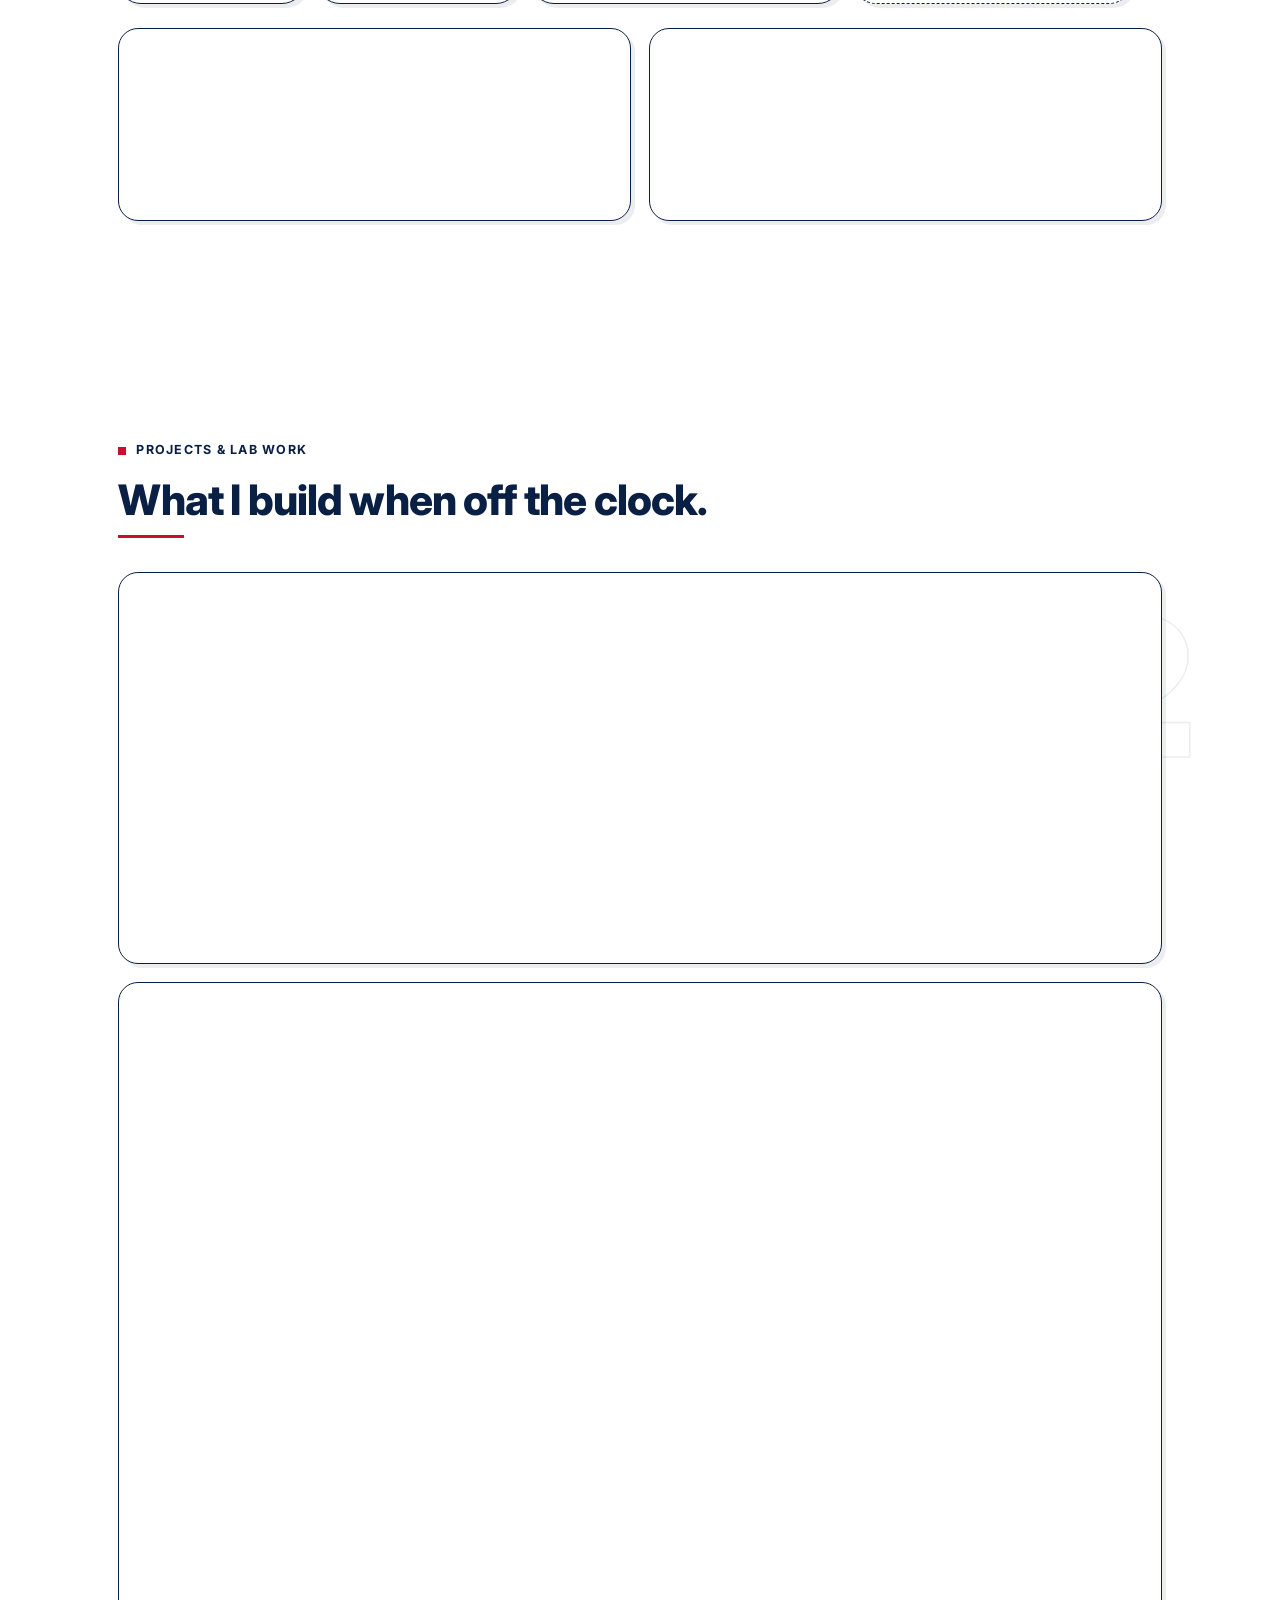
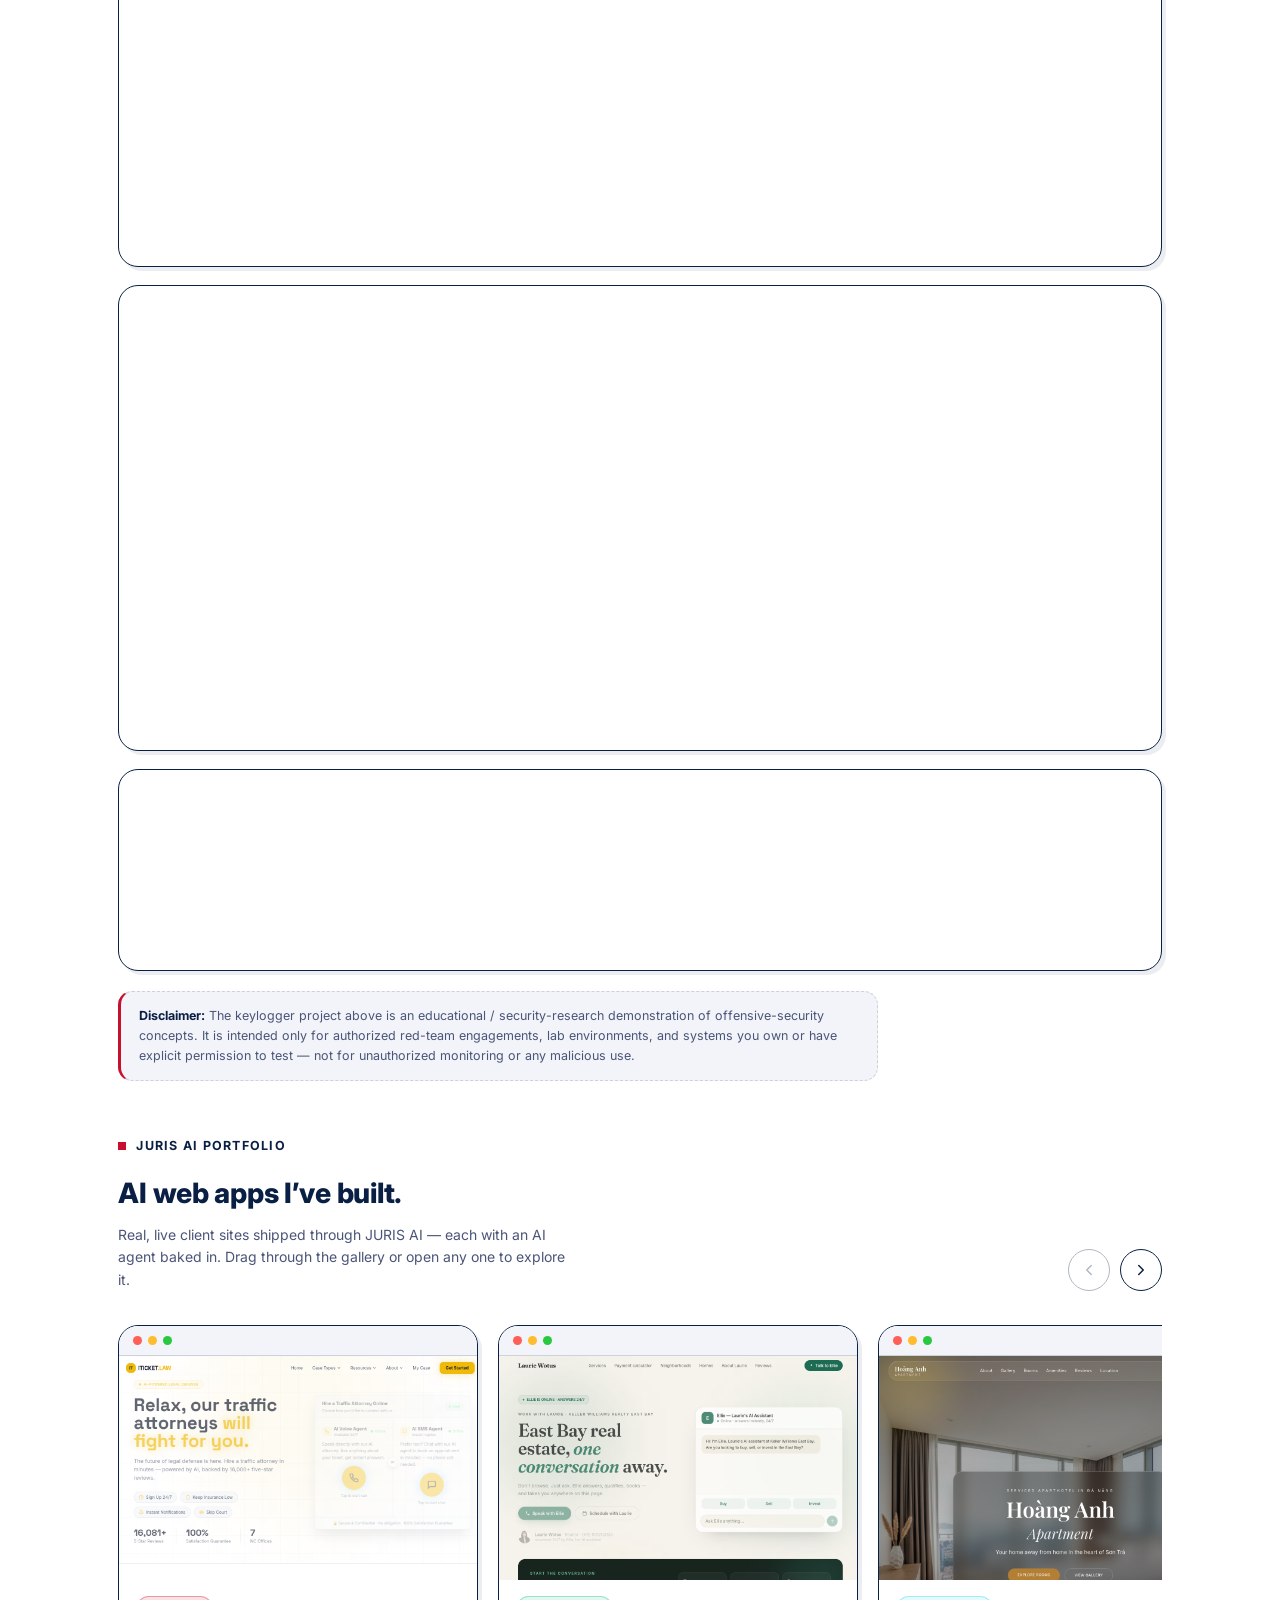
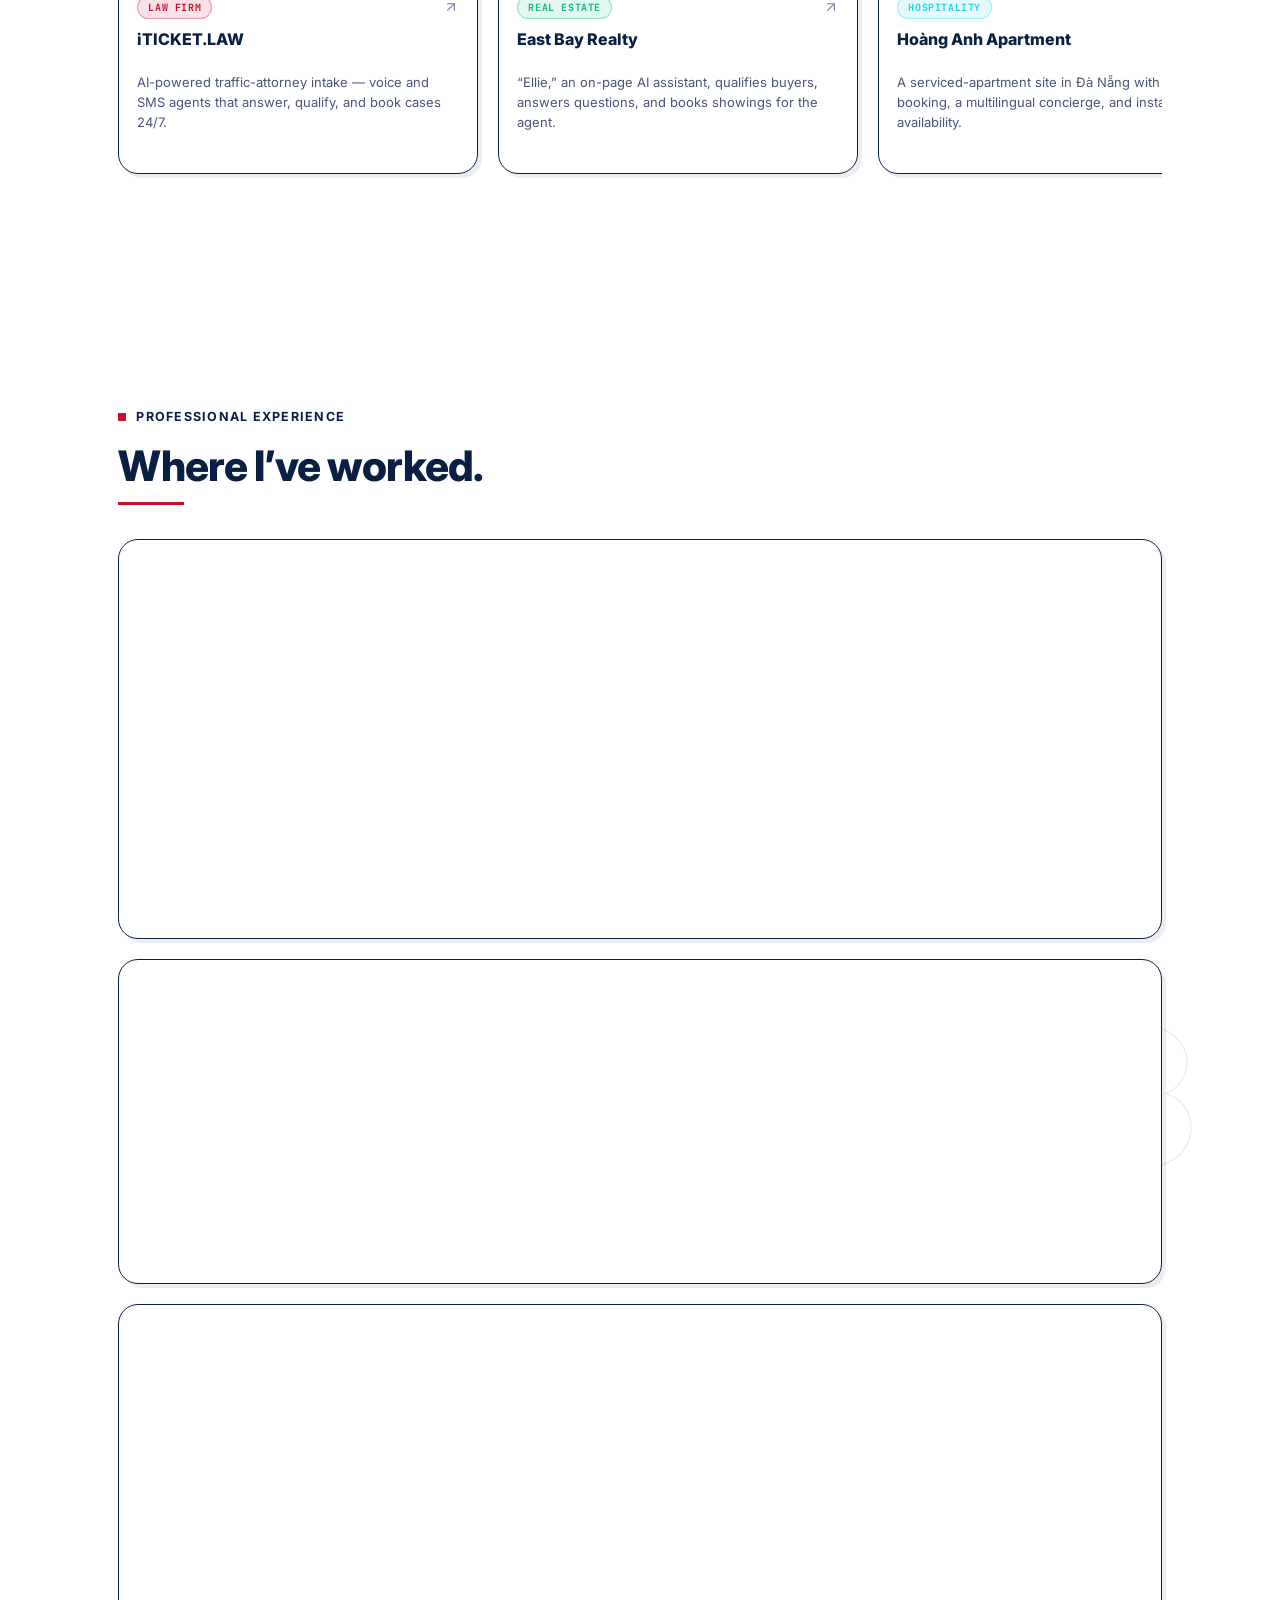
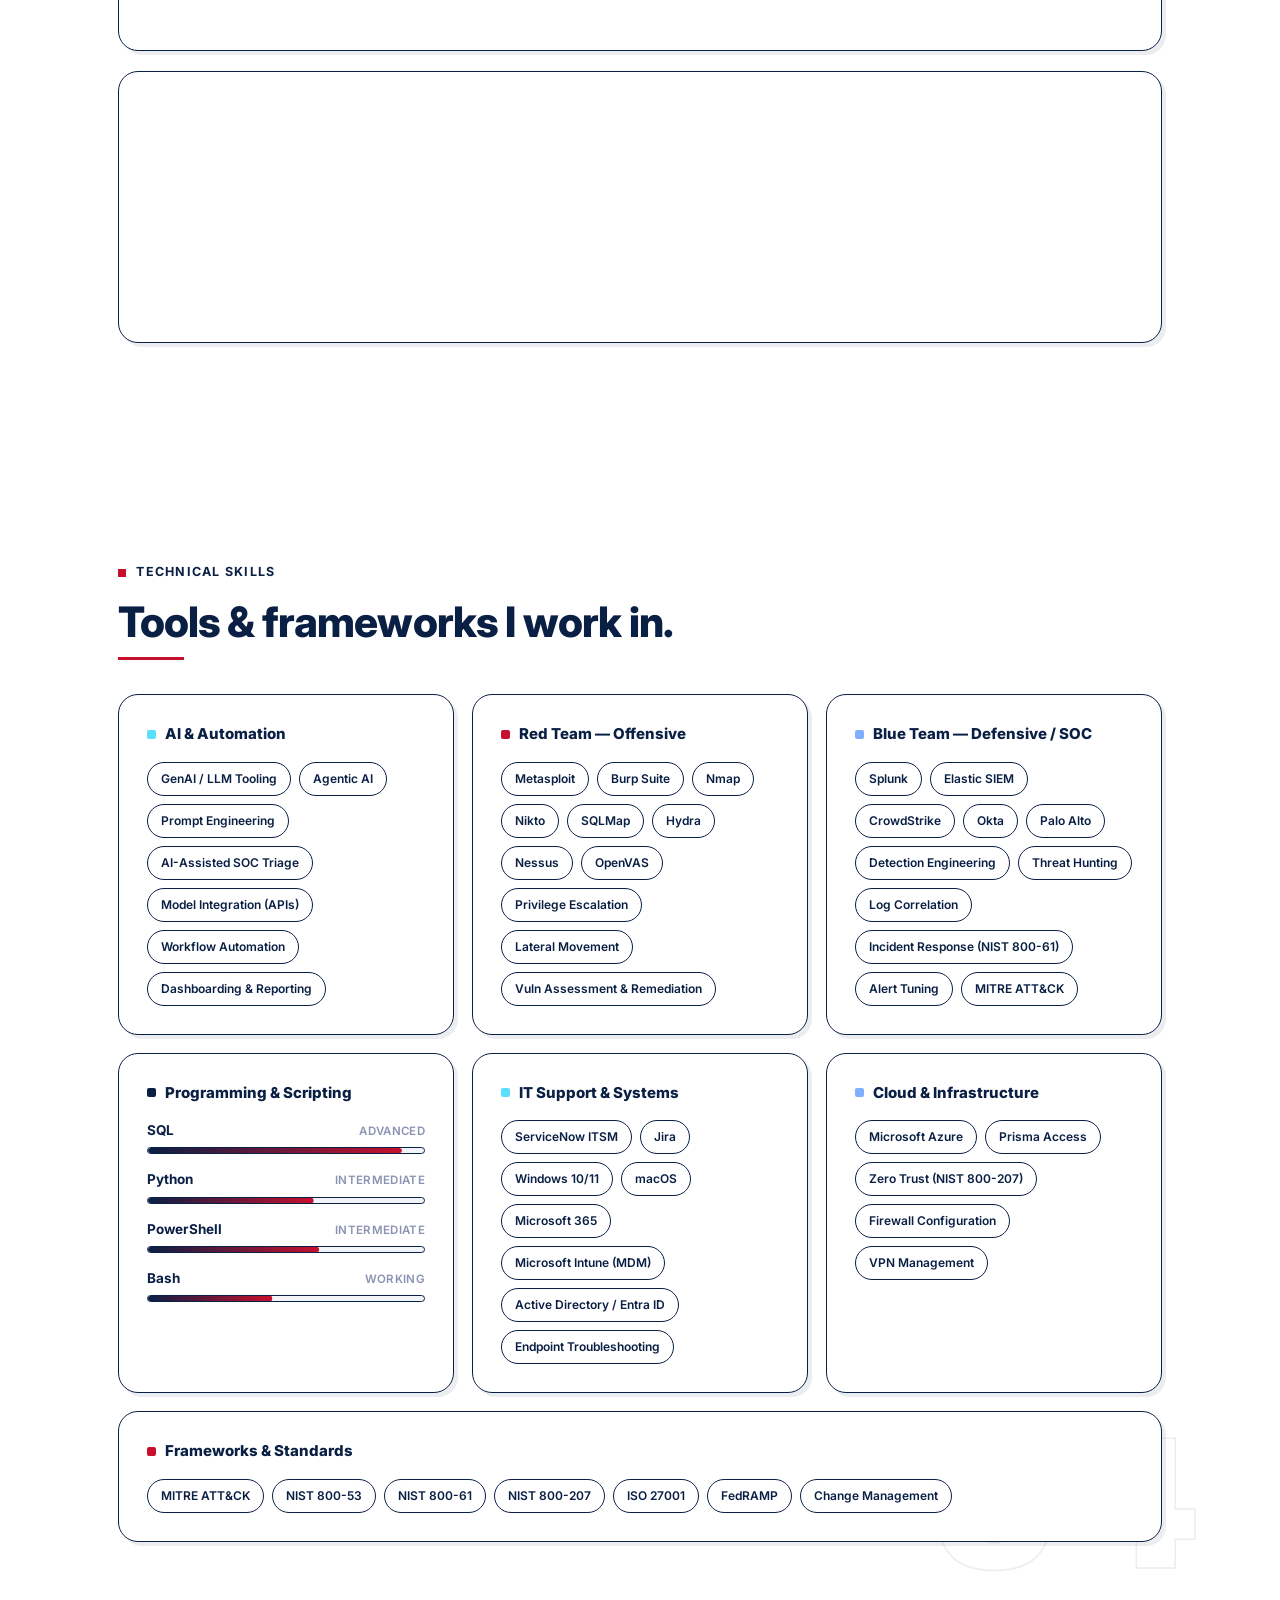
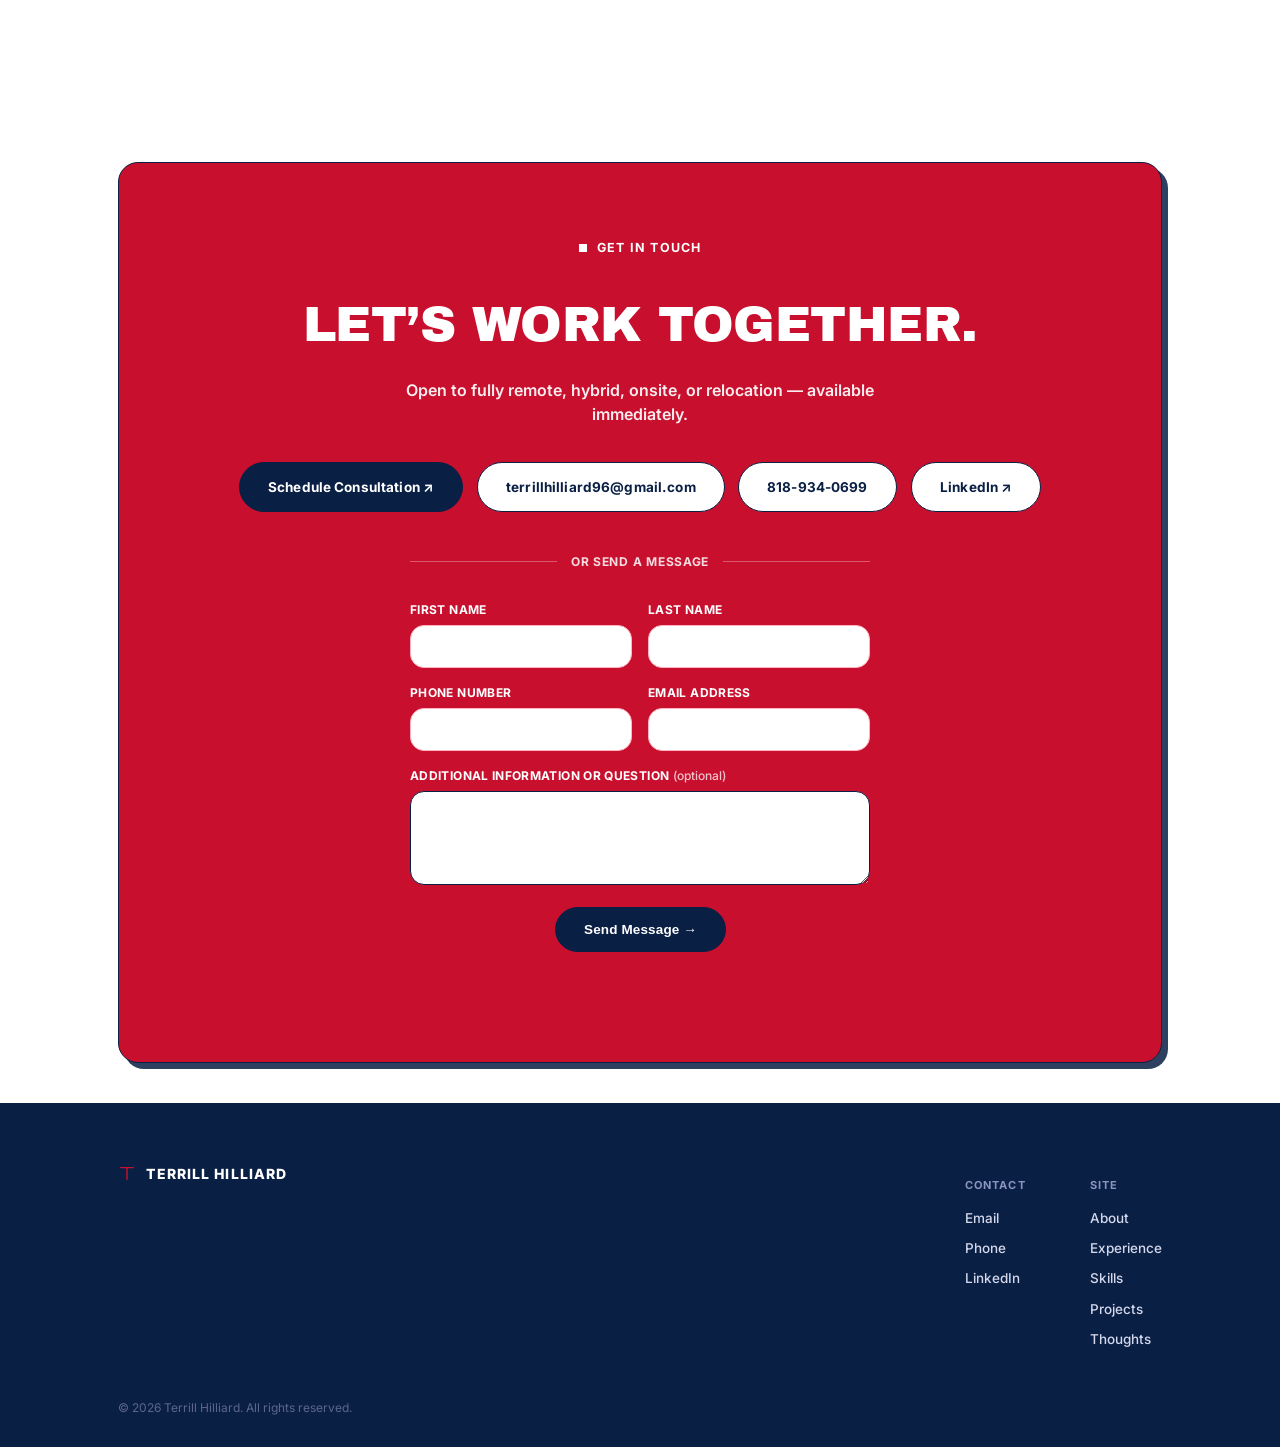
==== commit 59d68bae: "Add netrecon project card with live web console screenshot New card in Projects & Lab Work linking t" ====
--- a/index.html
+++ b/index.html
@@ -245,6 +245,33 @@
         </div>
       </div>
     </a>
+
+    <div class="glass project-card has-shot reveal">
+      <div class="project-card-shot">
+        <div class="portfolio-chrome"><span class="portfolio-dot"></span><span class="portfolio-dot"></span><span class="portfolio-dot"></span></div>
+        <img src="assets/portfolio/recon-console.jpg" alt="Recon Console — live web dashboard" loading="lazy">
+      </div>
+      <div class="project-card-head">
+        <span class="project-tag">Python &middot; Security Tooling</span>
+        <h3>netrecon</h3>
+        <div class="project-links">
+          <a class="project-live-link" href="https://github.com/terrillhilliard/netrecon" target="_blank" rel="noopener">View on GitHub &#8599;</a>
+          <a class="project-live-link" href="https://recon-console-theta.vercel.app/" target="_blank" rel="noopener">Live Demo &#8599;</a>
+        </div>
+      </div>
+      <div class="project-card-body">
+        <p>A dependency-light Python CLI for network reconnaissance and asset inventory &mdash; concurrent
+          ping/ARP host discovery, async TCP port scanning, MAC-vendor/hostname/service enrichment, and a
+          SQLite asset inventory that accumulates across runs. Runs on pure stdlib with no admin rights and
+          no Npcap; an optional <code>serve</code> command spins up a live web console (radar view, host
+          drill-down, port scanner, traffic telemetry) on the same engine, and a growing SIEM spine ingests
+          Suricata <code>eve.json</code> and Zeek logs for IDS alerting.</p>
+        <div class="tags">
+          <span>Python (async)</span><span>SQLite</span><span>Passive Monitoring</span>
+          <span>Suricata / Zeek Ingest</span><span>Live Web Console</span>
+        </div>
+      </div>
+    </div>
 
     <div class="glass project-card reveal">
       <div class="project-card-head">
--- a/styles.css
+++ b/styles.css
@@ -921,6 +921,23 @@
   padding-bottom: 2px;
 }
 a.project-card:hover .project-live-link{ color: var(--accent); border-color: var(--accent); }
+.project-links{ display: flex; flex-wrap: wrap; gap: 16px; }
+a.project-live-link{ cursor: pointer; transition: color 0.2s ease, border-color 0.2s ease; }
+a.project-live-link:hover{ color: var(--accent); border-color: var(--accent); }
+.project-card.has-shot{ grid-template-rows: auto auto; }
+.project-card-shot{
+  grid-column: 1 / -1;
+  border: 1.5px solid var(--ink);
+  border-radius: var(--radius-md);
+  overflow: hidden;
+}
+.project-card-shot img{
+  width: 100%;
+  display: block;
+  aspect-ratio: 16 / 9;
+  object-fit: cover;
+  object-position: top;
+}
 .project-card-meta{
   font-size: 13px;
   font-weight: 600;
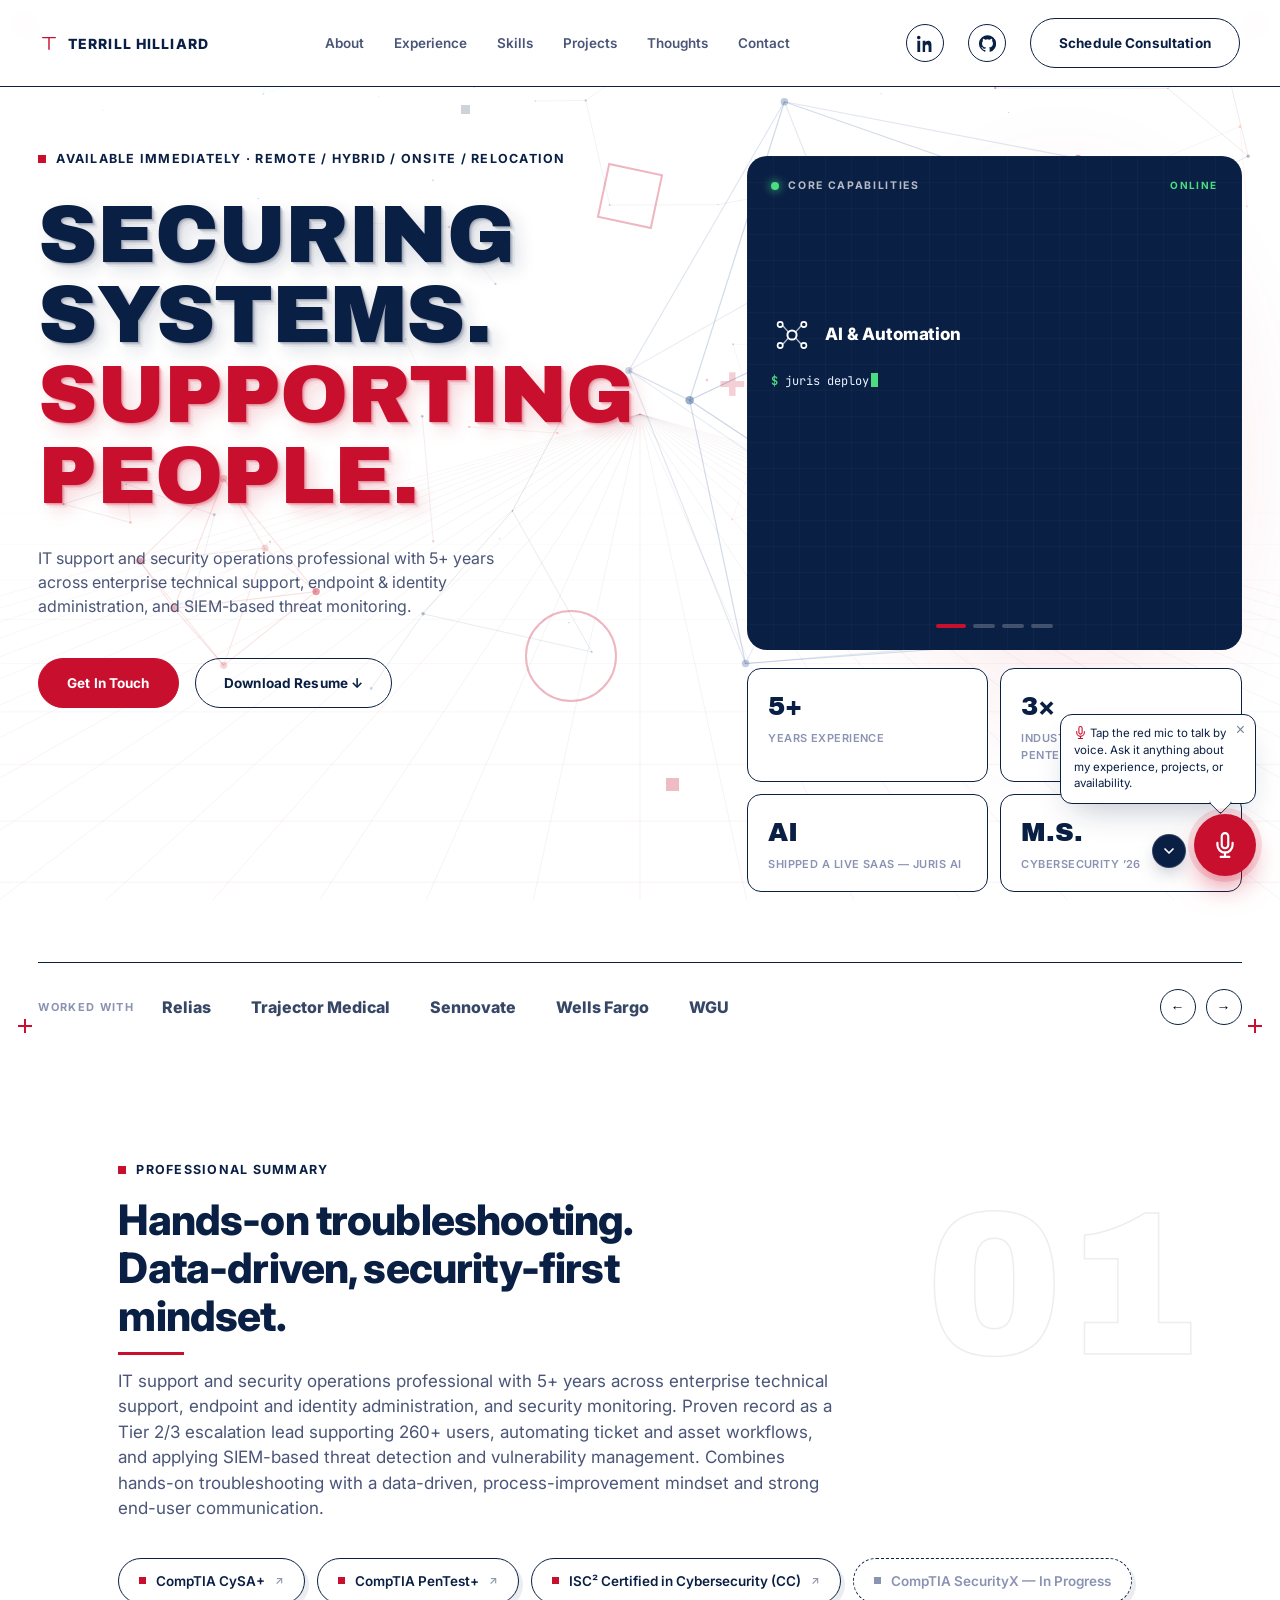
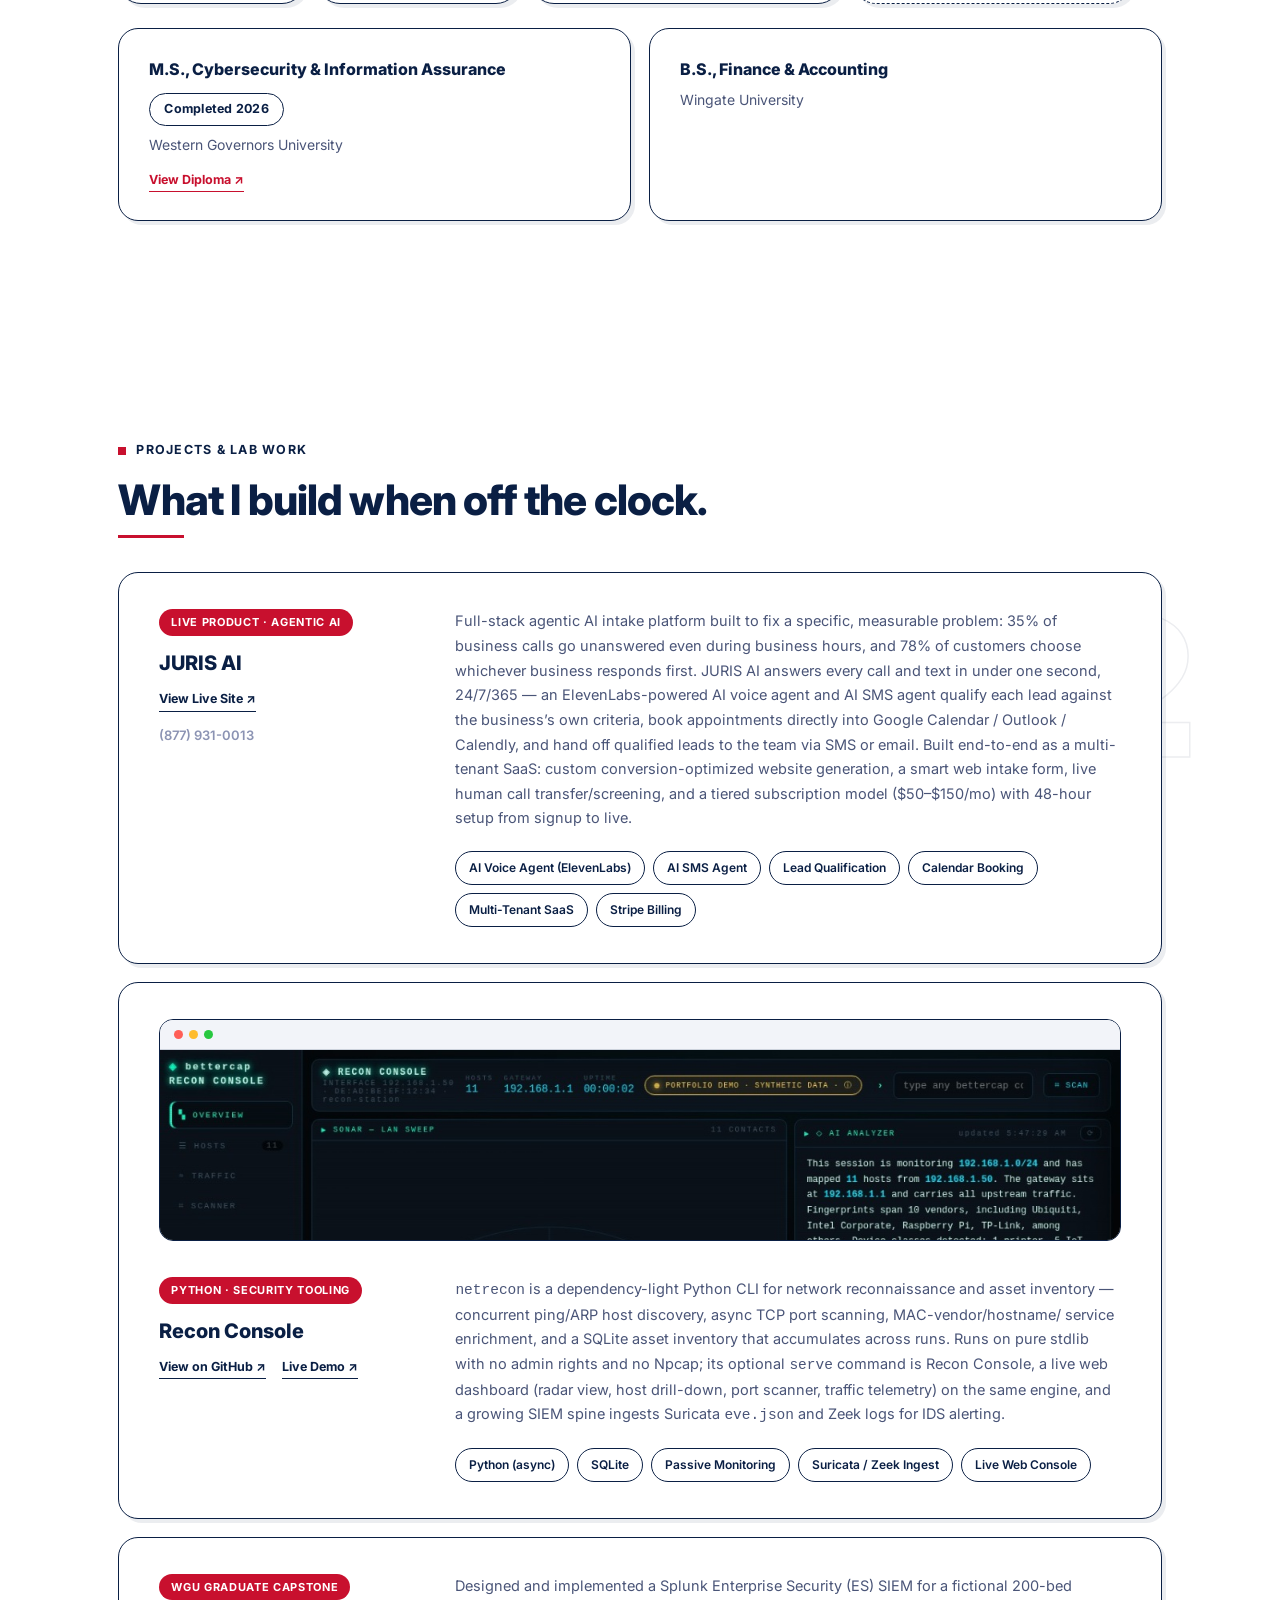
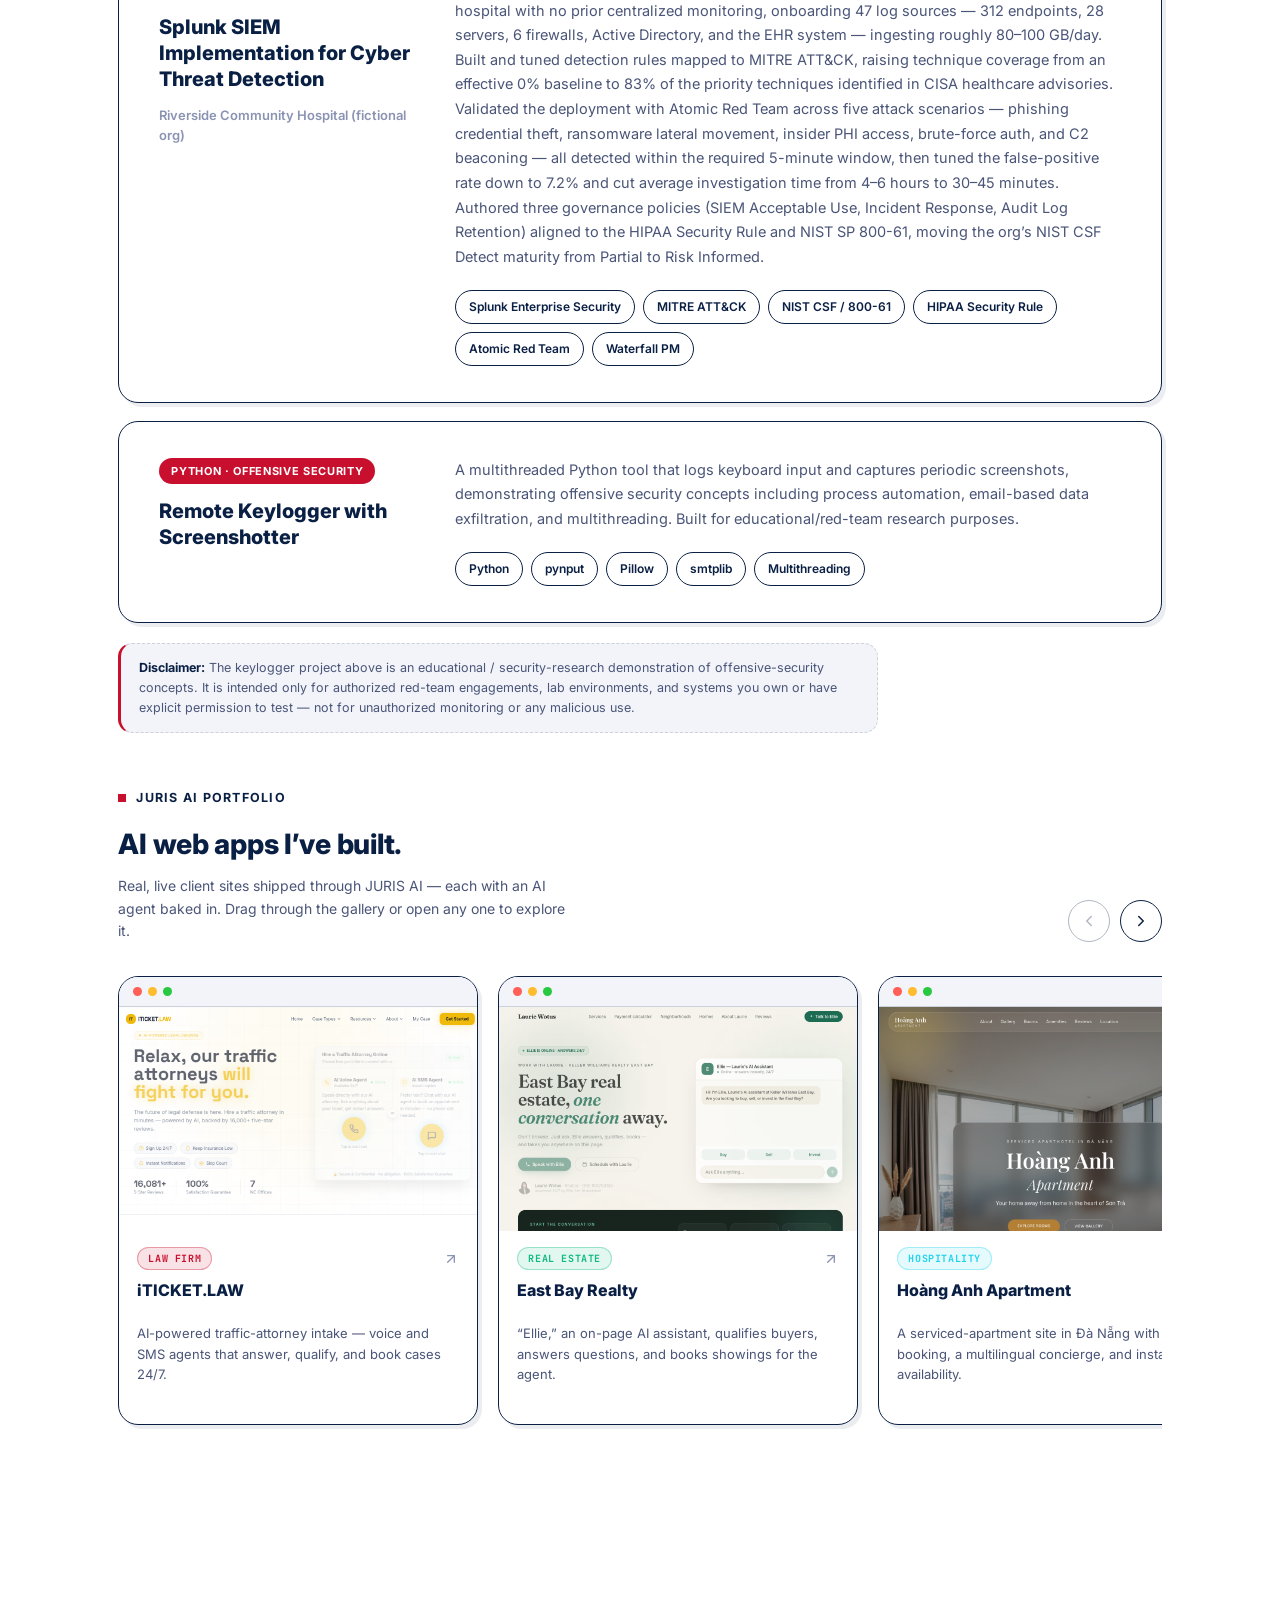
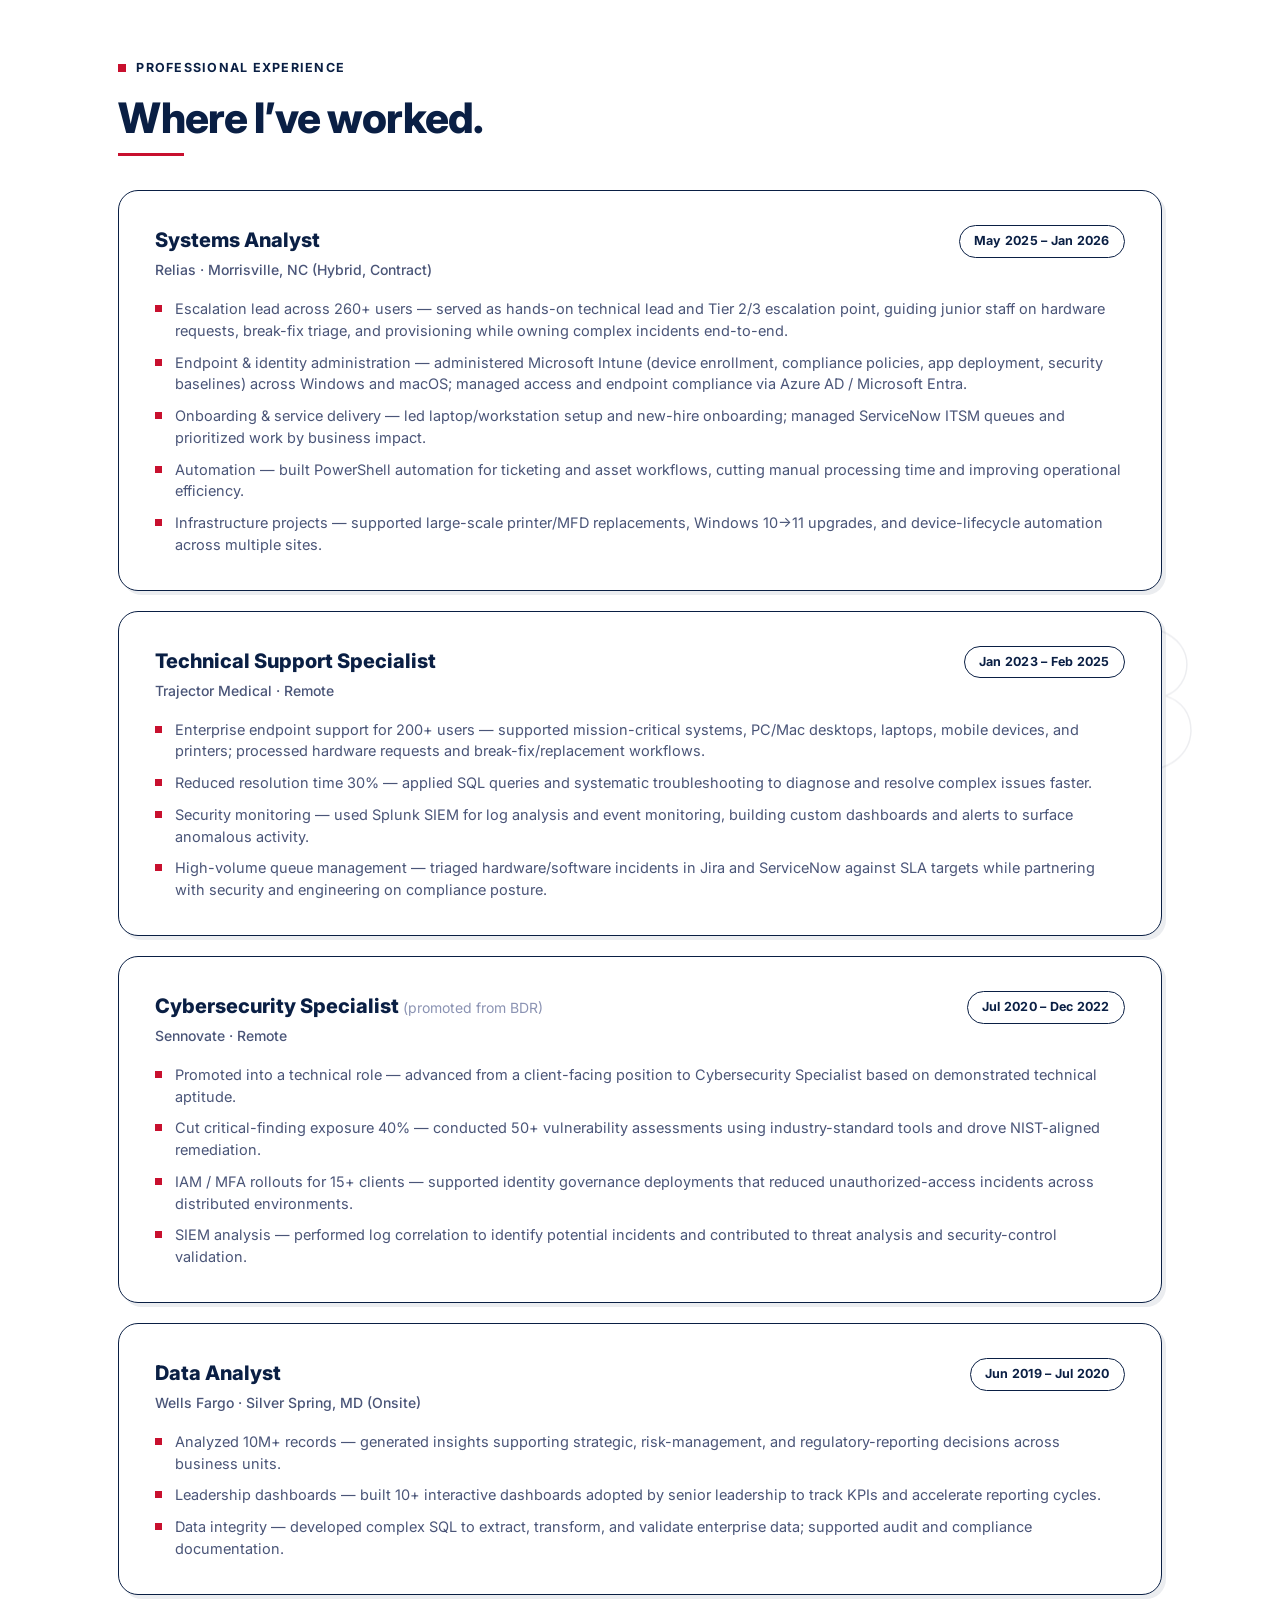
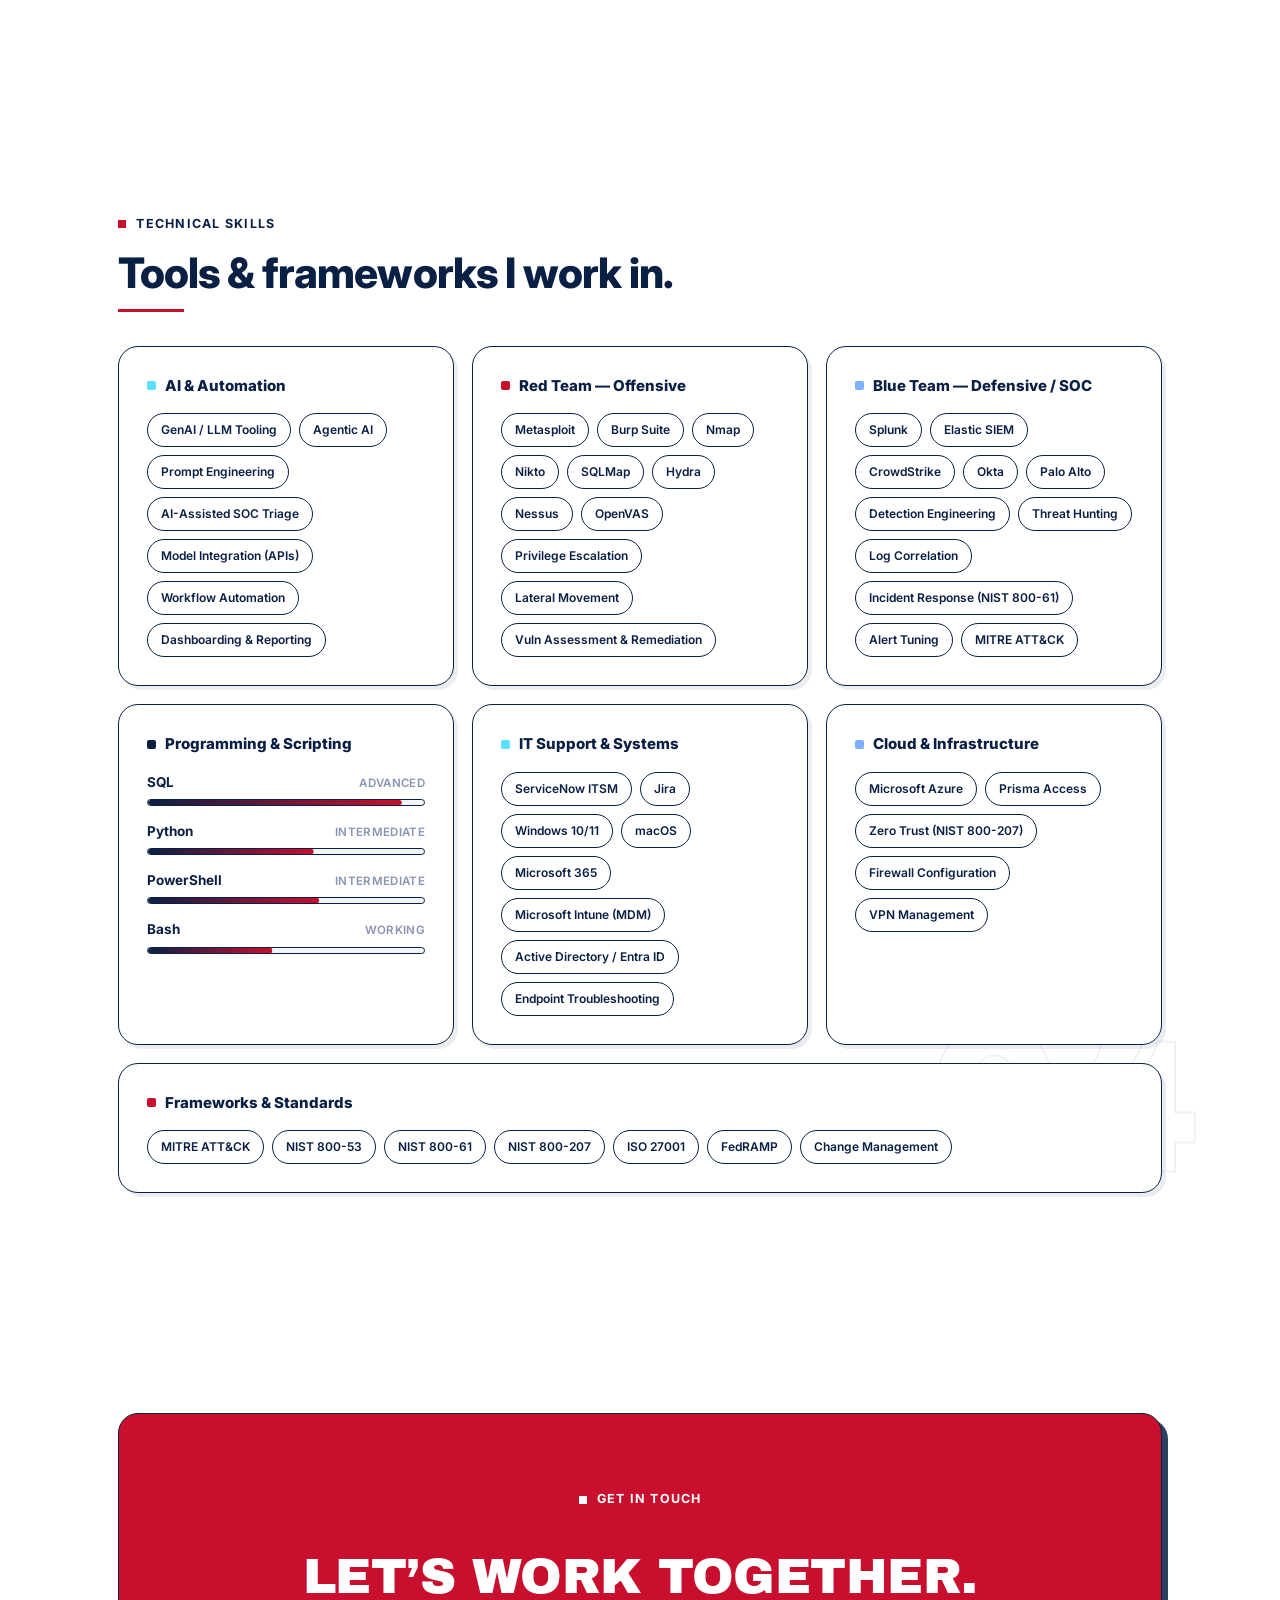
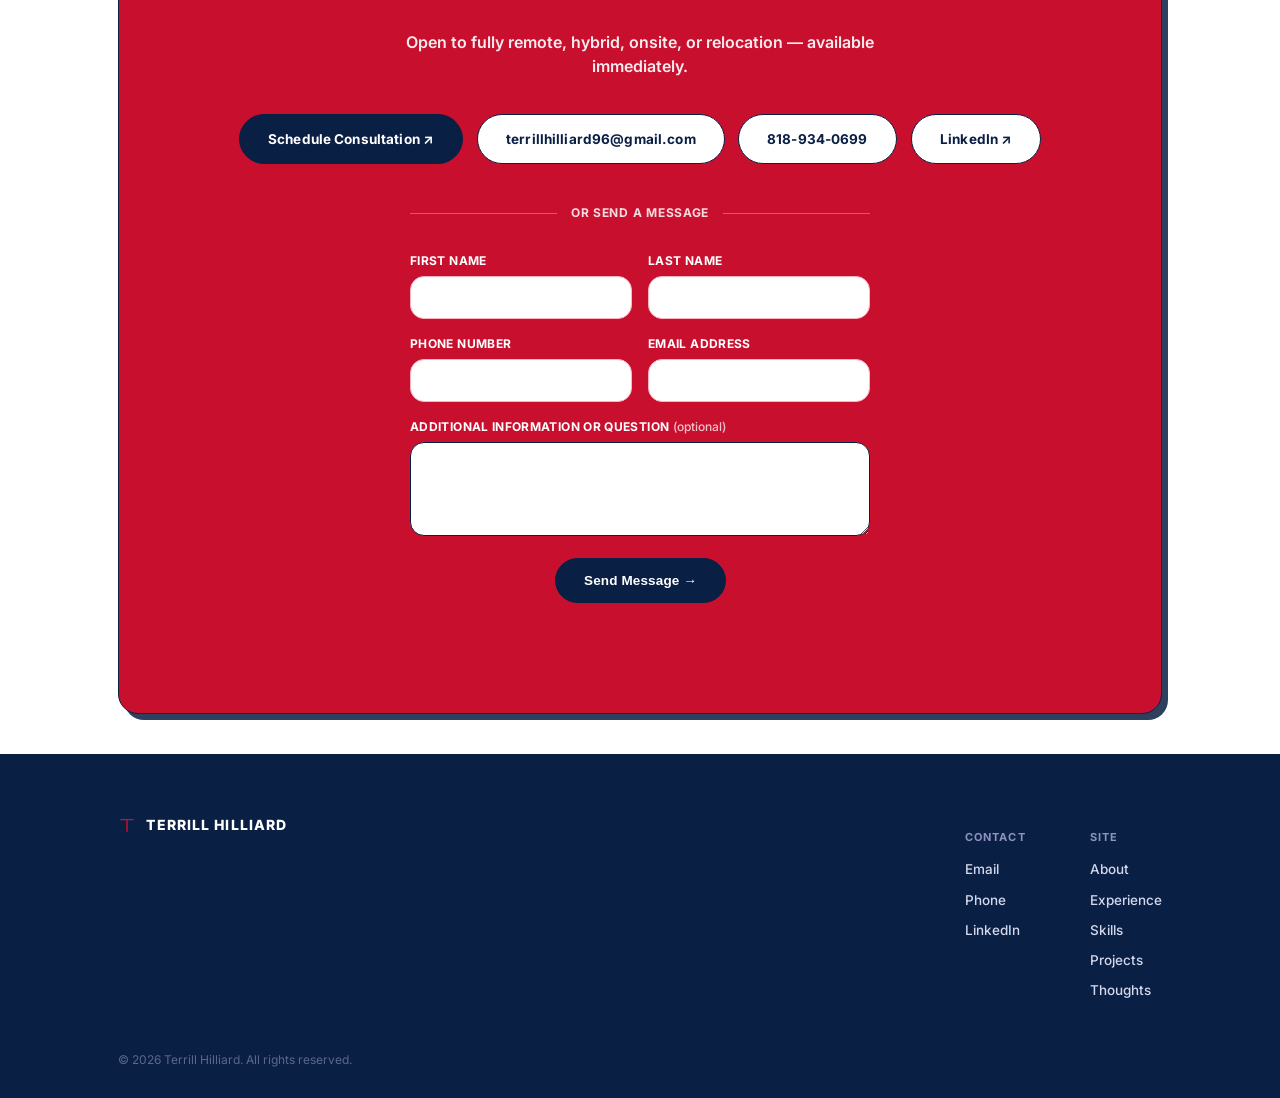
==== commit 19026186: "Rename netrecon card title to Recon Console Matches the live dashboard's own branding; body text now" ====
--- a/index.html
+++ b/index.html
@@ -253,19 +253,19 @@
       </div>
       <div class="project-card-head">
         <span class="project-tag">Python &middot; Security Tooling</span>
-        <h3>netrecon</h3>
+        <h3>Recon Console</h3>
         <div class="project-links">
           <a class="project-live-link" href="https://github.com/terrillhilliard/netrecon" target="_blank" rel="noopener">View on GitHub &#8599;</a>
           <a class="project-live-link" href="https://recon-console-theta.vercel.app/" target="_blank" rel="noopener">Live Demo &#8599;</a>
         </div>
       </div>
       <div class="project-card-body">
-        <p>A dependency-light Python CLI for network reconnaissance and asset inventory &mdash; concurrent
-          ping/ARP host discovery, async TCP port scanning, MAC-vendor/hostname/service enrichment, and a
-          SQLite asset inventory that accumulates across runs. Runs on pure stdlib with no admin rights and
-          no Npcap; an optional <code>serve</code> command spins up a live web console (radar view, host
-          drill-down, port scanner, traffic telemetry) on the same engine, and a growing SIEM spine ingests
-          Suricata <code>eve.json</code> and Zeek logs for IDS alerting.</p>
+        <p><code>netrecon</code> is a dependency-light Python CLI for network reconnaissance and asset
+          inventory &mdash; concurrent ping/ARP host discovery, async TCP port scanning, MAC-vendor/hostname/
+          service enrichment, and a SQLite asset inventory that accumulates across runs. Runs on pure stdlib
+          with no admin rights and no Npcap; its optional <code>serve</code> command is Recon Console, a live
+          web dashboard (radar view, host drill-down, port scanner, traffic telemetry) on the same engine,
+          and a growing SIEM spine ingests Suricata <code>eve.json</code> and Zeek logs for IDS alerting.</p>
         <div class="tags">
           <span>Python (async)</span><span>SQLite</span><span>Passive Monitoring</span>
           <span>Suricata / Zeek Ingest</span><span>Live Web Console</span>
--- a/styles.css
+++ b/styles.css
@@ -933,8 +933,8 @@
 }
 .project-card-shot img{
   width: 100%;
+  height: 190px;
   display: block;
-  aspect-ratio: 16 / 9;
   object-fit: cover;
   object-position: top;
 }
